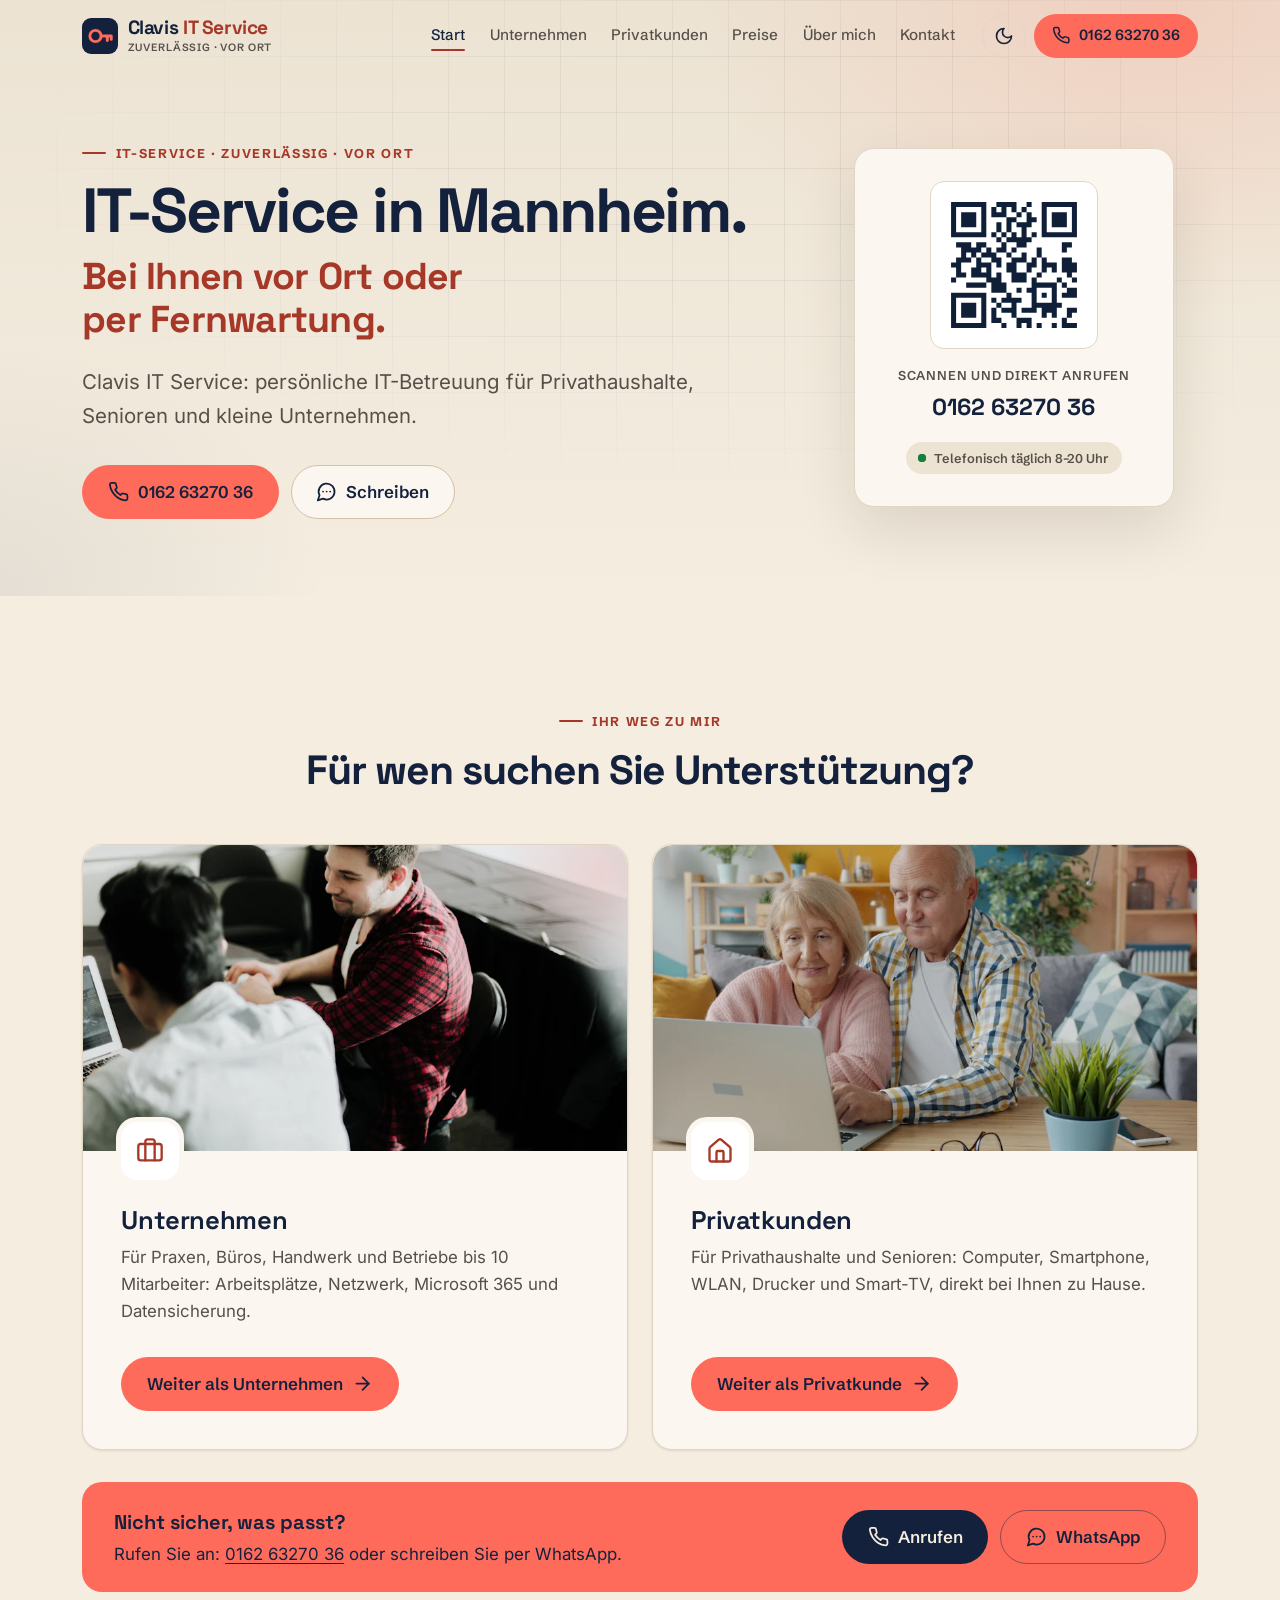
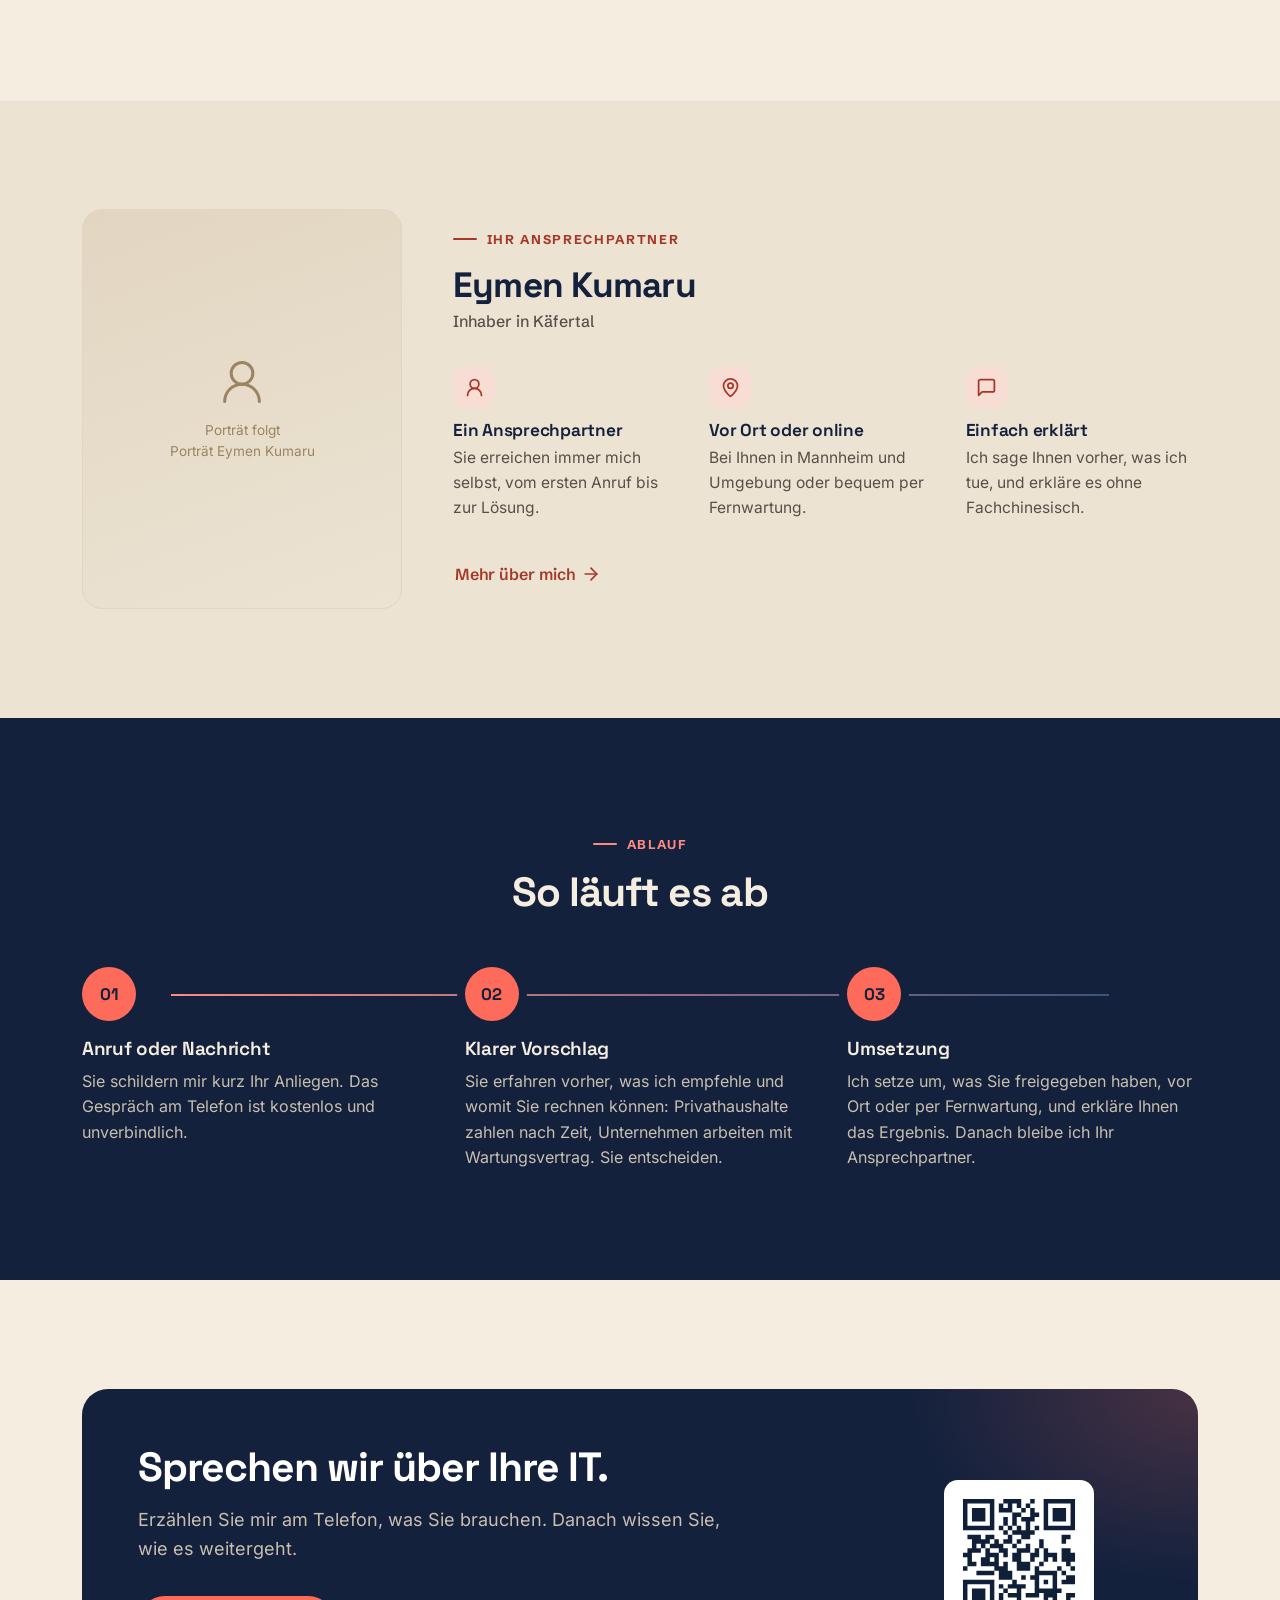
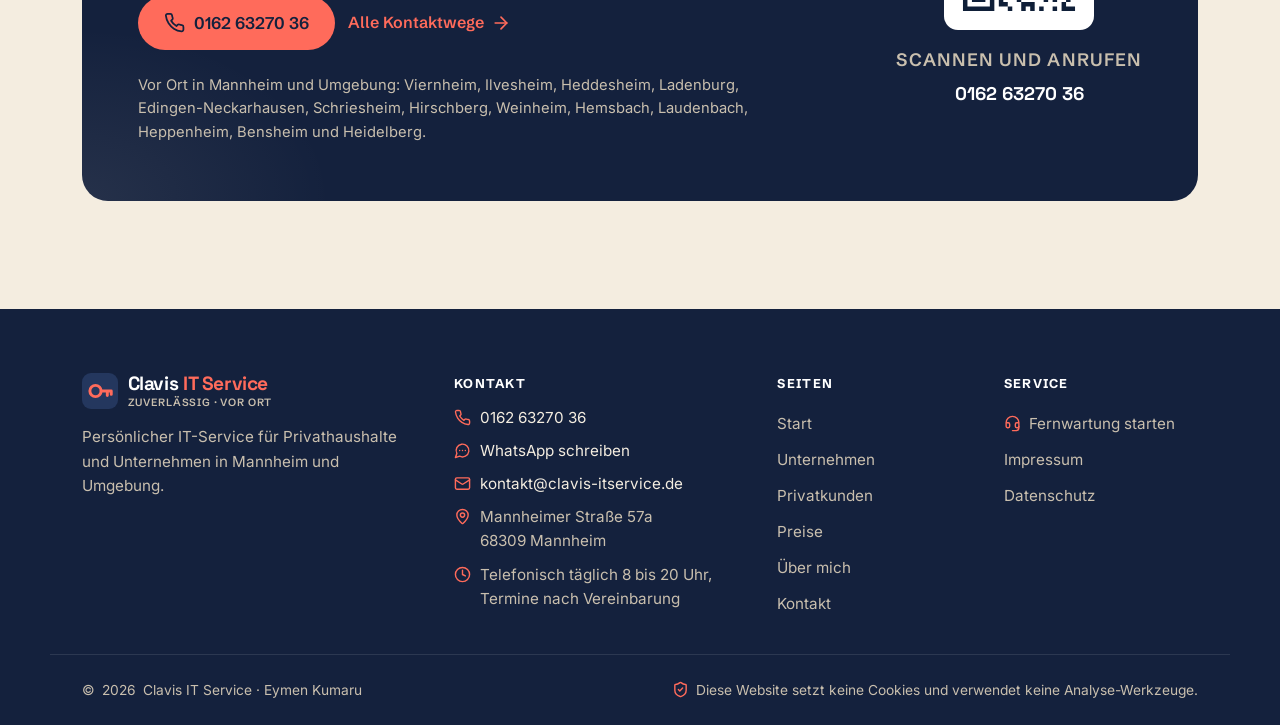
==== index.html @ de90e5bd "Farbpalette Navy, Cream und Coral Cream (#F4EDE0) als Seitenhintergrund, Navy (#14213D) für Ablauf-," ====
<!doctype html>
<html lang="de">
<head>
  <meta charset="utf-8">
  <meta name="viewport" content="width=device-width, initial-scale=1">
  <title>Clavis IT Service | IT-Service für Privathaushalte &amp; Unternehmen in Mannheim</title>
  <meta name="description" content="IT-Service in Mannheim und 25 km Umkreis: für Privathaushalte und Senioren vor Ort, für kleine Unternehmen im Wartungsvertrag. Auch per Fernwartung.">
  <link rel="canonical" href="https://clavis-itservice.de/">
  <meta name="theme-color" content="#F4EDE0" media="(prefers-color-scheme: light)">
  <meta name="theme-color" content="#14213D" media="(prefers-color-scheme: dark)">
  <meta property="og:type" content="website">
  <meta property="og:locale" content="de_DE">
  <meta property="og:site_name" content="Clavis IT Service">
  <meta property="og:title" content="Clavis IT Service | IT-Service für Privathaushalte &amp; Unternehmen in Mannheim">
  <meta property="og:description" content="IT-Service in Mannheim und 25 km Umkreis: für Privathaushalte und Senioren vor Ort, für kleine Unternehmen im Wartungsvertrag. Auch per Fernwartung.">
  <meta property="og:url" content="https://clavis-itservice.de/">
  <link rel="icon" href="assets/img/favicon.svg" type="image/svg+xml">
  <link rel="preload" href="assets/fonts/inter-latin-wght.woff2" as="font" type="font/woff2" crossorigin>
  <link rel="preload" href="assets/fonts/space-grotesk-latin-wght.woff2" as="font" type="font/woff2" crossorigin>
  <script>(function(){try{var t=localStorage.getItem('clavis-theme');if(t==='dark'||t==='light')document.documentElement.setAttribute('data-theme',t);}catch(e){}})();</script>
  <link rel="stylesheet" href="assets/css/styles.css?v=3">
  <script src="assets/js/main.js?v=3" defer></script>
  <script type="application/ld+json">{"@context":"https://schema.org","@type":"LocalBusiness","name":"Clavis IT Service","description":"Persönlicher IT-Service für Privathaushalte, Senioren und kleine Unternehmen in Mannheim und Umgebung.","url":"https://clavis-itservice.de/","telephone":"+49 162 6327036","email":"kontakt@clavis-itservice.de","founder":{"@type":"Person","name":"Eymen Kumaru"},"address":{"@type":"PostalAddress","streetAddress":"Mannheimer Straße 57a","postalCode":"68309","addressLocality":"Mannheim","addressCountry":"DE"},"openingHours":"Mo-Su 08:00-20:00","areaServed":["Mannheim","Viernheim","Ilvesheim","Heddesheim","Ladenburg","Edingen-Neckarhausen","Schriesheim","Hirschberg","Weinheim","Hemsbach","Laudenbach","Heppenheim","Bensheim","Heidelberg"]}</script>
</head>
<body>
<a class="skip-link" href="#main">Zum Inhalt springen</a>
<header class="site-header" data-header>
  <div class="container header-inner">
    <a class="brand" href="index.html" aria-label="Clavis IT Service – zur Startseite">
      <svg class="brand-mark" viewBox="0 0 32 32" aria-hidden="true"><rect width="32" height="32" rx="8"/><circle cx="12" cy="16" r="5" fill="none" stroke="#FF6B5B" stroke-width="2.6"/><path d="M17 16h9M22.5 16v4M26 16v3" fill="none" stroke="#FF6B5B" stroke-width="2.6" stroke-linecap="round"/></svg>
      <span class="brand-text"><span class="brand-name">Clavis <span>IT Service</span></span><span class="brand-claim">Zuverlässig · Vor Ort</span></span>
    </a>
    <nav class="nav" id="site-nav" aria-label="Hauptnavigation" data-nav>
      <ul class="nav-list"><li><a href="index.html" aria-current="page">Start</a></li><li><a href="geschaeftskunden.html">Unternehmen</a></li><li><a href="leistungen.html">Privatkunden</a></li><li><a href="preise.html">Preise</a></li><li><a href="ueber-mich.html">Über mich</a></li><li><a href="kontakt.html">Kontakt</a></li></ul>
      <div class="nav-extra"><a class="btn btn-primary btn-lg" href="tel:+491626327036"><svg class="icon" aria-hidden="true"><use href="assets/img/icons.svg#i-phone"/></svg>Anrufen: 0162 63270 36</a><a class="btn btn-outline btn-lg" href="https://wa.me/491626327036" rel="noopener"><svg class="icon" aria-hidden="true"><use href="assets/img/icons.svg#i-chat"/></svg>WhatsApp schreiben</a></div>
    </nav>
    <div class="header-actions">
      <button class="icon-btn theme-toggle" type="button" data-theme-toggle aria-label="Dunkle Darstellung aktivieren">
        <svg class="icon i-moon" aria-hidden="true"><use href="assets/img/icons.svg#i-moon"/></svg><svg class="icon i-sun" aria-hidden="true"><use href="assets/img/icons.svg#i-sun"/></svg>
      </button>
      <a class="btn btn-primary btn-sm header-phone" href="tel:+491626327036"><svg class="icon" aria-hidden="true"><use href="assets/img/icons.svg#i-phone"/></svg>0162 63270 36</a>
      <button class="icon-btn nav-toggle" type="button" aria-controls="site-nav" aria-expanded="false" aria-label="Menü öffnen" data-nav-toggle>
        <svg class="icon i-open" aria-hidden="true"><use href="assets/img/icons.svg#i-menu"/></svg><svg class="icon i-close" aria-hidden="true"><use href="assets/img/icons.svg#i-x"/></svg>
      </button>
    </div>
  </div>
</header>
<main id="main">

  <section class="page-hero" aria-labelledby="hero-title">
    <div class="container hero-grid">
      <div>
        <p class="eyebrow reveal">IT-Service · Zuverlässig · Vor Ort</p>
        <h1 id="hero-title" class="reveal">IT-Service in Mannheim.<span class="hero-sub">Bei Ihnen vor Ort oder per Fernwartung.</span></h1>
        <p class="hero-lead reveal">Clavis IT Service: persönliche IT-Betreuung für Privathaushalte, Senioren und kleine Unternehmen.</p>
        <div class="btn-row reveal"><a class="btn btn-primary btn-lg" href="tel:+491626327036" aria-label="Anrufen: 0162 63270 36"><svg class="icon" aria-hidden="true"><use href="assets/img/icons.svg#i-phone"/></svg>0162 63270 36</a><a class="btn btn-outline btn-lg" href="https://wa.me/491626327036" rel="noopener"><svg class="icon" aria-hidden="true"><use href="assets/img/icons.svg#i-chat"/></svg>Schreiben</a></div>
      </div>
      <aside class="qr-card reveal" aria-label="Telefonnummer als QR-Code">
        <div class="qr"><img src="assets/img/qr-anrufen.svg" width="148" height="148" alt="QR-Code: Clavis IT Service anrufen, 0162 63270 36"></div>
        <p class="qr-label">Scannen und direkt anrufen</p>
        <a class="qr-phone" href="tel:+491626327036">0162 63270 36</a>
        <span class="status-badge"><i></i>Telefonisch täglich 8–20 Uhr</span>
      </aside>
    </div>
  </section>

  <section class="section" aria-labelledby="wer-title">
    <div class="container">
      <div class="section-head"><p class="eyebrow reveal">Ihr Weg zu mir</p><h2 id="wer-title" class="reveal">Für wen suchen Sie Unterstützung?</h2></div>
      <div class="grid-2">
        <article class="card card-hover audience reveal">
          <div class="card-media"><img src="assets/img/fotos/unternehmen-support-800.webp" srcset="assets/img/fotos/unternehmen-support-800.webp 800w, assets/img/fotos/unternehmen-support-1600.webp 1600w" sizes="(min-width: 720px) 50vw, 100vw" width="1600" height="1066" alt="IT-Unterstützung an einem Büroarbeitsplatz" loading="lazy" decoding="async"></div>
          <span class="card-icon"><svg class="icon" aria-hidden="true"><use href="assets/img/icons.svg#i-briefcase"/></svg></span>
          <h3>Unternehmen</h3>
          <p>Für Praxen, Büros, Handwerk und Betriebe bis 10 Mitarbeiter: Arbeitsplätze, Netzwerk, Microsoft 365 und Datensicherung.</p>
          <a class="btn btn-primary btn-lg" href="geschaeftskunden.html">Weiter als Unternehmen<svg class="icon icon-arrow" aria-hidden="true"><use href="assets/img/icons.svg#i-arrow"/></svg></a>
        </article>
        <article class="card card-hover audience reveal">
          <div class="card-media"><img src="assets/img/fotos/privat-laptop-800.webp" srcset="assets/img/fotos/privat-laptop-800.webp 800w, assets/img/fotos/privat-laptop-1600.webp 1600w" sizes="(min-width: 720px) 50vw, 100vw" width="1600" height="1066" alt="Älteres Ehepaar schaut im Wohnzimmer gemeinsam auf einen Laptop" loading="lazy" decoding="async"></div>
          <span class="card-icon"><svg class="icon" aria-hidden="true"><use href="assets/img/icons.svg#i-home"/></svg></span>
          <h3>Privatkunden</h3>
          <p>Für Privathaushalte und Senioren: Computer, Smartphone, WLAN, Drucker und Smart-TV, direkt bei Ihnen zu Hause.</p>
          <a class="btn btn-primary btn-lg" href="leistungen.html">Weiter als Privatkunde<svg class="icon icon-arrow" aria-hidden="true"><use href="assets/img/icons.svg#i-arrow"/></svg></a>
        </article>
      </div>
      <div class="coral-strip on-coral reveal">
        <p><strong>Nicht sicher, was passt?</strong>Rufen Sie an: <a href="tel:+491626327036" class="nowrap">0162 63270 36</a> oder schreiben Sie per WhatsApp.</p>
        <div class="btn-row"><a class="btn btn-primary btn-lg" href="tel:+491626327036"><svg class="icon" aria-hidden="true"><use href="assets/img/icons.svg#i-phone"/></svg>Anrufen</a><a class="btn btn-outline btn-lg" href="https://wa.me/491626327036" rel="noopener"><svg class="icon" aria-hidden="true"><use href="assets/img/icons.svg#i-chat"/></svg>WhatsApp</a></div>
      </div>
    </div>
  </section>

  <section class="section section-alt" aria-labelledby="person-title">
    <div class="container person">
      <div class="portrait reveal">
      <!-- FOTO: hier <img src="assets/img/..." alt="Porträt Eymen Kumaru" width="..." height="..." loading="lazy"> einsetzen und .ph entfernen -->
      <div class="ph" aria-hidden="true"><svg class="icon" aria-hidden="true"><use href="assets/img/icons.svg#i-user"/></svg><span>Porträt folgt<br>Porträt Eymen Kumaru</span></div>
    </div>
      <div>
        <p class="eyebrow reveal">Ihr Ansprechpartner</p>
        <h2 id="person-title" class="person-name reveal">Eymen Kumaru</h2>
        <p class="person-role reveal">Inhaber in Käfertal</p>
        <ul class="feature-list">
          <li class="reveal"><span class="card-icon"><svg class="icon" aria-hidden="true"><use href="assets/img/icons.svg#i-user"/></svg></span><h3>Ein Ansprechpartner</h3><p>Sie erreichen immer mich selbst, vom ersten Anruf bis zur Lösung.</p></li>
          <li class="reveal"><span class="card-icon"><svg class="icon" aria-hidden="true"><use href="assets/img/icons.svg#i-pin"/></svg></span><h3>Vor Ort oder online</h3><p>Bei Ihnen in Mannheim und Umgebung oder bequem per Fernwartung.</p></li>
          <li class="reveal"><span class="card-icon"><svg class="icon" aria-hidden="true"><use href="assets/img/icons.svg#i-message"/></svg></span><h3>Einfach erklärt</h3><p>Ich sage Ihnen vorher, was ich tue, und erkläre es ohne Fachchinesisch.</p></li>
        </ul>
        <div class="btn-row reveal" style="margin-top:2rem"><a class="btn-link" href="ueber-mich.html">Mehr über mich<svg class="icon icon-arrow" aria-hidden="true"><use href="assets/img/icons.svg#i-arrow"/></svg></a></div>
      </div>
    </div>
  </section>

  <section class="section section-navy" aria-labelledby="ablauf-title">
    <div class="container">
      <div class="section-head"><p class="eyebrow reveal">Ablauf</p><h2 id="ablauf-title" class="reveal">So läuft es ab</h2></div>
      <ol class="steps steps-3" data-reveal-line>
<li class="reveal"><span class="step-num" aria-hidden="true">01</span><h3>Anruf oder Nachricht</h3><p>Sie schildern mir kurz Ihr Anliegen. Das Gespräch am Telefon ist kostenlos und unverbindlich.</p></li>
<li class="reveal"><span class="step-num" aria-hidden="true">02</span><h3>Klarer Vorschlag</h3><p>Sie erfahren vorher, was ich empfehle und womit Sie rechnen können: Privathaushalte zahlen nach Zeit, Unternehmen arbeiten mit Wartungsvertrag. Sie entscheiden.</p></li>
<li class="reveal"><span class="step-num" aria-hidden="true">03</span><h3>Umsetzung</h3><p>Ich setze um, was Sie freigegeben haben, vor Ort oder per Fernwartung, und erkläre Ihnen das Ergebnis. Danach bleibe ich Ihr Ansprechpartner.</p></li>
</ol>
    </div>
  </section>

  <section class="cta-band" aria-labelledby="cta-title">
    <div class="container">
      <div class="cta-box reveal">
        <div>
          <h2 id="cta-title">Sprechen wir über Ihre IT.</h2>
          <p>Erzählen Sie mir am Telefon, was Sie brauchen. Danach wissen Sie, wie es weitergeht.</p>
          <div class="btn-row"><a class="btn btn-primary btn-lg" href="tel:+491626327036" aria-label="Anrufen: 0162 63270 36"><svg class="icon" aria-hidden="true"><use href="assets/img/icons.svg#i-phone"/></svg>0162 63270 36</a><a class="btn-link" href="kontakt.html">Alle Kontaktwege<svg class="icon icon-arrow" aria-hidden="true"><use href="assets/img/icons.svg#i-arrow"/></svg></a></div>
          <p class="cta-area">Vor Ort in Mannheim und Umgebung: Viernheim, Ilvesheim, Heddesheim, Ladenburg, Edingen-Neckarhausen, Schriesheim, Hirschberg, Weinheim, Hemsbach, Laudenbach, Heppenheim, Bensheim und Heidelberg.</p>
        </div>
        <div class="cta-qr">
          <div class="qr"><img src="assets/img/qr-anrufen.svg" width="130" height="130" alt="QR-Code: anrufen unter 0162 63270 36" loading="lazy"></div>
          <p class="qr-label">Scannen und anrufen</p>
          <a class="qr-phone" href="tel:+491626327036">0162 63270 36</a>
        </div>
      </div>
    </div>
  </section>

</main>
<footer class="site-footer">
  <div class="container footer-grid">
    <div>
      <a class="brand" href="index.html" aria-label="Clavis IT Service – zur Startseite">
        <svg class="brand-mark" viewBox="0 0 32 32" aria-hidden="true"><rect width="32" height="32" rx="8"/><circle cx="12" cy="16" r="5" fill="none" stroke="#FF6B5B" stroke-width="2.6"/><path d="M17 16h9M22.5 16v4M26 16v3" fill="none" stroke="#FF6B5B" stroke-width="2.6" stroke-linecap="round"/></svg>
      <span class="brand-text"><span class="brand-name">Clavis <span>IT Service</span></span><span class="brand-claim">Zuverlässig · Vor Ort</span></span>
      </a>
      <p>Persönlicher IT-Service für Privathaushalte und Unternehmen in Mannheim und Umgebung.</p>
    </div>
    <div>
      <p class="footer-title">Kontakt</p>
      <ul class="footer-contact">
        <li><svg class="icon" aria-hidden="true"><use href="assets/img/icons.svg#i-phone"/></svg><a href="tel:+491626327036">0162 63270 36</a></li>
        <li><svg class="icon" aria-hidden="true"><use href="assets/img/icons.svg#i-chat"/></svg><a href="https://wa.me/491626327036" rel="noopener">WhatsApp schreiben</a></li>
        <li><svg class="icon" aria-hidden="true"><use href="assets/img/icons.svg#i-mail"/></svg><a href="mailto:kontakt@clavis-itservice.de">kontakt@clavis-itservice.de</a></li>
        <li><svg class="icon" aria-hidden="true"><use href="assets/img/icons.svg#i-pin"/></svg><span>Mannheimer Straße 57a<br>68309 Mannheim</span></li>
        <li><svg class="icon" aria-hidden="true"><use href="assets/img/icons.svg#i-clock"/></svg><span>Telefonisch täglich 8 bis 20 Uhr,<br>Termine nach Vereinbarung</span></li>
      </ul>
    </div>
    <nav aria-label="Seiten">
      <p class="footer-title">Seiten</p>
      <ul class="footer-links"><li><a href="index.html">Start</a></li><li><a href="geschaeftskunden.html">Unternehmen</a></li><li><a href="leistungen.html">Privatkunden</a></li><li><a href="preise.html">Preise</a></li><li><a href="ueber-mich.html">Über mich</a></li><li><a href="kontakt.html">Kontakt</a></li></ul>
    </nav>
    <nav aria-label="Service und Rechtliches">
      <p class="footer-title">Service</p>
      <ul class="footer-links">
        <li><a href="fernwartung.html"><svg class="icon" aria-hidden="true"><use href="assets/img/icons.svg#i-headset"/></svg>Fernwartung starten</a></li>
        <li><a href="impressum.html">Impressum</a></li>
        <li><a href="datenschutz.html">Datenschutz</a></li>
      </ul>
    </nav>
  </div>
  <div class="container footer-bottom">
    <span>© <span data-year>2026</span> Clavis IT Service · Eymen Kumaru</span>
    <span><svg class="icon" aria-hidden="true"><use href="assets/img/icons.svg#i-shield"/></svg>Diese Website setzt keine Cookies und verwendet keine Analyse-Werkzeuge.</span>
  </div>
</footer>
</body>
</html>
---- assets/css/styles.css ----
/* ==========================================================================
   Clavis IT Service – Stylesheet
   Creme & Sand · Navy · Petrol · Hell/Dunkel · lokale Schriften
   ========================================================================== */

/* ---------- Schriften (lokal, SIL OFL 1.1) ---------- */
@font-face {
  font-family: "Inter";
  src: url("../fonts/inter-latin-wght.woff2") format("woff2");
  font-weight: 100 900; font-style: normal; font-display: swap;
}
@font-face {
  font-family: "Space Grotesk";
  src: url("../fonts/space-grotesk-latin-wght.woff2") format("woff2");
  font-weight: 300 700; font-style: normal; font-display: swap;
}
@font-face {
  font-family: "Schibsted Grotesk";
  src: url("../fonts/schibsted-grotesk-latin-wght.woff2") format("woff2");
  font-weight: 400 900; font-style: normal; font-display: swap;
}

/* ---------- Tokens: Hell ---------- */
:root {
  color-scheme: light;

  /* Markenfarben */
  --navy: #14213d;
  --cream: #f4ede0;
  --coral: #ff6b5b;

  /* Abstufungen */
  --cream-soft: #fbf7f0;
  --sand-100: #ece3d3;
  --sand-200: #e2d6c1;
  --sand-300: #d2c2a6;
  --sand-500: #9c8462;
  --navy-950: #0e182d;
  --navy-900: var(--navy);
  --navy-800: #1c2d50;
  --navy-700: #24375e;
  --coral-dark: #a63828;        /* Coral für Text auf Cream und Sand (≥ 5:1) */
  --coral-hover: #ff8576;
  --on-navy: #f4ede0;
  --on-navy-muted: #c9bfae;

  /* Semantik */
  --bg: var(--cream);
  --bg-alt: var(--sand-100);
  --surface: var(--cream-soft);
  --surface-2: #ffffff;
  --text: var(--navy);
  --text-muted: #565049;
  --border: #e1d6c4;
  --border-strong: var(--sand-300);
  --accent: var(--coral-dark);
  --accent-soft: #f8ddd5;
  --btn-bg: var(--coral);
  --btn-fg: var(--navy);
  --btn-hover: var(--coral-hover);
  --header-bg: rgba(244, 237, 224, .88);
  --hero-a: var(--sand-100);
  --hero-b: var(--cream);
  --glow: rgba(255, 107, 91, .16);
  --grid-line: rgba(20, 33, 61, .06);
  --media-a: var(--sand-200);
  --media-b: var(--sand-100);
  --footer-bg: var(--navy);
  --warn-bg: #fdf4e1;
  --warn-border: #ead3a0;
  --warn-text: #5e410b;
  --warn-icon: #a16207;
  --ok: #15803d;
  --shadow-sm: 0 1px 2px rgba(60, 45, 25, .05), 0 1px 3px rgba(60, 45, 25, .06);
  --shadow-md: 0 4px 12px rgba(60, 45, 25, .05), 0 12px 32px rgba(60, 45, 25, .08);
  --shadow-lg: 0 24px 56px rgba(60, 45, 25, .12);

  /* Typografie */
  --font: "Inter", "Segoe UI", system-ui, -apple-system, sans-serif;
  --font-display: "Space Grotesk", "Segoe UI", system-ui, sans-serif;
  --font-ui: "Schibsted Grotesk", "Segoe UI", system-ui, sans-serif;
  --fs-md: 1.125rem;
  --fs-lg: clamp(1.1rem, 1rem + .45vw, 1.275rem);
  --fs-h3: 1.18rem;
  --fs-h2: clamp(1.75rem, 1.3rem + 1.9vw, 2.55rem);
  --fs-h1: clamp(2.25rem, 1.45rem + 3.6vw, 3.9rem);

  /* Abstände (8er-Raster) */
  --s-1: .25rem; --s-2: .5rem; --s-3: .75rem; --s-4: 1rem; --s-5: 1.5rem;
  --s-6: 2rem; --s-7: 3rem; --s-8: 4rem; --s-9: 6rem;
  --section-y: clamp(4rem, 2.8rem + 5vw, 7rem);

  /* Formen */
  --r-sm: 8px; --r-md: 14px; --r-lg: 20px; --r-pill: 999px;

  /* Bewegung */
  --ease-out: cubic-bezier(.16, 1, .3, 1);
  --t-fast: 160ms;
  --t-med: 260ms;
  --t-slow: 700ms;

  /* Ebenen */
  --z-header: 100;
  --z-skip: 1000;

  --header-h: 72px;
  --container: 1180px;
}

/* ---------- Tokens: Dunkel (Schalter oder Systemeinstellung) ---------- */
:root[data-theme="dark"] {
  color-scheme: dark;
  --bg: var(--navy); --bg-alt: #182847; --surface: #1c2d50; --surface-2: #22365e;
  --text: var(--cream); --text-muted: #c2b9aa; --border: #2b3e66; --border-strong: #3c527f;
  --accent: #ff8a7d; --accent-soft: rgba(255, 107, 91, .14);
  --btn-bg: var(--coral); --btn-fg: var(--navy); --btn-hover: var(--coral-hover);
  --header-bg: rgba(20, 33, 61, .86);
  --hero-a: #1a2a4a; --hero-b: var(--navy); --glow: rgba(255, 107, 91, .12); --grid-line: rgba(255, 255, 255, .04);
  --media-a: #22365e; --media-b: #1c2d50; --footer-bg: var(--navy-950);
  --warn-bg: rgba(234, 179, 8, .08); --warn-border: rgba(234, 179, 8, .32); --warn-text: #f3dc9f; --warn-icon: #facc15;
  --ok: #4ade80;
  --shadow-sm: 0 1px 2px rgba(0, 0, 0, .3); --shadow-md: 0 8px 24px rgba(0, 0, 0, .3); --shadow-lg: 0 24px 56px rgba(0, 0, 0, .45);
}
@media (prefers-color-scheme: dark) {
  :root:not([data-theme="light"]) {
    color-scheme: dark;
    --bg: var(--navy); --bg-alt: #182847; --surface: #1c2d50; --surface-2: #22365e;
    --text: var(--cream); --text-muted: #c2b9aa; --border: #2b3e66; --border-strong: #3c527f;
    --accent: #ff8a7d; --accent-soft: rgba(255, 107, 91, .14);
    --btn-bg: var(--coral); --btn-fg: var(--navy); --btn-hover: var(--coral-hover);
    --header-bg: rgba(20, 33, 61, .86);
    --hero-a: #1a2a4a; --hero-b: var(--navy); --glow: rgba(255, 107, 91, .12); --grid-line: rgba(255, 255, 255, .04);
    --media-a: #22365e; --media-b: #1c2d50; --footer-bg: var(--navy-950);
    --warn-bg: rgba(234, 179, 8, .08); --warn-border: rgba(234, 179, 8, .32); --warn-text: #f3dc9f; --warn-icon: #facc15;
    --ok: #4ade80;
    --shadow-sm: 0 1px 2px rgba(0, 0, 0, .3); --shadow-md: 0 8px 24px rgba(0, 0, 0, .3); --shadow-lg: 0 24px 56px rgba(0, 0, 0, .45);
  }
}

/* ---------- Basis ---------- */
*, *::before, *::after { box-sizing: border-box; }
html { -webkit-text-size-adjust: 100%; scroll-behavior: smooth; scroll-padding-top: calc(var(--header-h) + 16px); }
body {
  margin: 0; font-family: var(--font); font-size: 1rem; line-height: 1.6;
  color: var(--text); background: var(--bg);
  -webkit-font-smoothing: antialiased; overflow-x: hidden;
  transition: background-color var(--t-med) ease, color var(--t-med) ease;
}
img, svg { display: block; max-width: 100%; }
[hidden] { display: none !important; }
h1, h2, h3 { font-family: var(--font-display); line-height: 1.12; letter-spacing: -.025em; margin: 0; text-wrap: balance; font-weight: 700; }
h2 { font-size: var(--fs-h2); }
h3 { font-size: var(--fs-h3); font-weight: 650; letter-spacing: -.015em; line-height: 1.25; }
p { margin: 0; }
a { color: var(--accent); text-underline-offset: .2em; }
ul, ol { margin: 0; padding: 0; }
button, input { font: inherit; color: inherit; }
strong { font-weight: 650; }
:focus-visible { outline: 3px solid var(--accent); outline-offset: 3px; border-radius: 4px; }

.container { width: 100%; max-width: var(--container); margin-inline: auto; padding-inline: clamp(1rem, 4vw, 2rem); }
.icon { width: 1.25em; height: 1.25em; flex: none; fill: none; stroke: currentColor; stroke-width: 2; stroke-linecap: round; stroke-linejoin: round; }
.skip-link { position: absolute; left: 1rem; top: -100px; z-index: var(--z-skip); padding: .75rem 1rem; background: var(--btn-bg); color: var(--btn-fg); font-weight: 600; border-radius: var(--r-sm); text-decoration: none; }
.skip-link:focus { top: 1rem; }
.nowrap { white-space: nowrap; }
.prose p { color: var(--text-muted); font-size: var(--fs-md); }
.prose p + p { margin-top: var(--s-4); }

/* ---------- Buttons ---------- */
.btn {
  --b-bg: transparent; --b-fg: inherit; --b-bd: transparent;
  display: inline-flex; align-items: center; justify-content: center; gap: .55rem;
  min-height: 48px; padding: .75rem 1.3rem;
  font-family: var(--font-ui); font-weight: 600; font-size: 1rem; line-height: 1.2;
  color: var(--b-fg); background: var(--b-bg); border: 1.5px solid var(--b-bd); border-radius: var(--r-pill);
  text-decoration: none; cursor: pointer; touch-action: manipulation;
  transition: background-color var(--t-fast) ease, border-color var(--t-fast) ease, color var(--t-fast) ease,
              transform var(--t-fast) var(--ease-out), box-shadow var(--t-med) ease;
}
.btn:active { transform: scale(.97); }
.icon-arrow { transition: transform var(--t-med) var(--ease-out); }
.btn:hover .icon-arrow, .btn-link:hover .icon-arrow { transform: translateX(3px); }
.btn-primary { --b-bg: var(--btn-bg); --b-fg: var(--btn-fg); }
.btn-primary:hover { --b-bg: var(--btn-hover); box-shadow: 0 8px 22px rgba(255, 107, 91, .35); }
.btn-outline { --b-fg: var(--text); --b-bd: var(--border-strong); --b-bg: var(--surface); }
.btn-outline:hover { --b-bd: var(--text); }
.btn-link {
  display: inline-flex; align-items: center; gap: .4rem; min-height: 44px; padding: .5rem .1rem;
  color: var(--accent); font-family: var(--font-ui); font-weight: 600; text-decoration: none; border-radius: 4px;
}
.btn-link:hover { text-decoration: underline; }
.btn-sm { min-height: 44px; padding: .5rem 1.05rem; font-size: .92rem; }
.btn-lg { min-height: 54px; padding: .9rem 1.55rem; font-size: 1.06rem; }
.btn-row { display: flex; flex-wrap: wrap; align-items: center; gap: var(--s-3); }
@media (max-width: 520px) { .btn-row > .btn { width: 100%; } }

/* ---------- Header ---------- */
.site-header {
  position: fixed; inset: 0 0 auto; z-index: var(--z-header); height: var(--header-h);
  color: var(--text); border-bottom: 1px solid transparent;
  transition: background-color var(--t-med) ease, border-color var(--t-med) ease, box-shadow var(--t-med) ease;
}
.site-header.is-scrolled {
  background: var(--header-bg);
  -webkit-backdrop-filter: saturate(180%) blur(14px); backdrop-filter: saturate(180%) blur(14px);
  border-bottom-color: var(--border); box-shadow: 0 4px 20px rgba(15, 31, 56, .05);
}
.header-inner { height: 100%; display: flex; align-items: center; gap: var(--s-4); }
.brand { display: inline-flex; align-items: center; gap: .6rem; color: inherit; text-decoration: none; margin-right: auto; }
.brand-mark { width: 36px; height: 36px; }
.brand-mark rect { fill: var(--navy-900); }
.brand-text { display: grid; line-height: 1.05; }
.brand-name { font-family: var(--font-display); font-weight: 700; font-size: 1.2rem; letter-spacing: -.02em; }
.brand-name span { color: var(--accent); }
.brand-claim { margin-top: 3px; font-family: var(--font-ui); font-size: .66rem; font-weight: 600; letter-spacing: .08em; text-transform: uppercase; color: var(--text-muted); }

.nav-list { list-style: none; display: flex; align-items: center; gap: 2px; }
.nav-list a {
  position: relative; display: inline-flex; align-items: center; min-height: 44px; padding: 0 .7rem;
  font-family: var(--font-ui); font-weight: 500; font-size: .95rem; color: var(--text-muted);
  text-decoration: none; border-radius: var(--r-sm); transition: color var(--t-fast) ease;
}
.nav-list a::after {
  content: ""; position: absolute; left: .7rem; right: .7rem; bottom: 7px; height: 2px; border-radius: 2px;
  background: var(--accent); transform: scaleX(0); transform-origin: left; transition: transform var(--t-med) var(--ease-out);
}
.nav-list a:hover, .nav-list a[aria-current="page"] { color: var(--text); }
.nav-list a:hover::after, .nav-list a[aria-current="page"]::after { transform: scaleX(1); }
.nav-extra { display: none; }

.header-actions { display: flex; align-items: center; gap: var(--s-2); }
.icon-btn {
  display: inline-grid; place-items: center; width: 44px; height: 44px; padding: 0;
  background: transparent; border: 1px solid var(--border); border-radius: var(--r-pill);
  color: var(--text); cursor: pointer; transition: background-color var(--t-fast) ease, border-color var(--t-fast) ease;
}
.icon-btn:hover { background: var(--surface); border-color: var(--border-strong); }
.icon-btn .icon { width: 20px; height: 20px; }
.theme-toggle .i-sun { display: none; }
:root[data-theme="dark"] .theme-toggle .i-sun { display: block; }
:root[data-theme="dark"] .theme-toggle .i-moon { display: none; }
@media (prefers-color-scheme: dark) {
  :root:not([data-theme="light"]) .theme-toggle .i-sun { display: block; }
  :root:not([data-theme="light"]) .theme-toggle .i-moon { display: none; }
}
.nav-toggle { display: none; }
.nav-toggle .i-close { display: none; }
.nav-toggle[aria-expanded="true"] .i-open { display: none; }
.nav-toggle[aria-expanded="true"] .i-close { display: block; }

@media (max-width: 1120px) { .header-phone { display: none; } }
@media (max-width: 960px) {
  .nav-toggle { display: inline-grid; }
  .nav {
    position: fixed; inset: var(--header-h) 0 auto 0;
    background: var(--bg); border-bottom: 1px solid var(--border); box-shadow: var(--shadow-md);
    padding: var(--s-3) clamp(1rem, 4vw, 2rem) var(--s-6);
    max-height: calc(100dvh - var(--header-h)); overflow-y: auto;
    opacity: 0; visibility: hidden; transform: translateY(-8px);
    transition: opacity var(--t-med) ease, transform var(--t-med) var(--ease-out), visibility 0s linear var(--t-med);
  }
  .nav.is-open { opacity: 1; visibility: visible; transform: none; transition-delay: 0s; }
  .site-header:has(.nav.is-open) { background: var(--bg); border-bottom-color: var(--border); }
  .nav-list { flex-direction: column; align-items: stretch; }
  .nav-list a { min-height: 54px; font-size: 1.1rem; color: var(--text); border-bottom: 1px solid var(--border); border-radius: 0; padding: 0 .25rem; }
  .nav-list a::after { display: none; }
  .nav-list a[aria-current="page"] { color: var(--accent); }
  .nav-extra { display: grid; gap: var(--s-3); margin-top: var(--s-5); }
  .nav-extra .btn { width: 100%; }
}
@media (max-width: 400px) { .brand-claim { display: none; } }

/* ---------- Seitenkopf ---------- */
.page-hero {
  position: relative; isolation: isolate; overflow: hidden;
  background: linear-gradient(180deg, var(--hero-a) 0%, var(--hero-b) 100%);
  padding: calc(var(--header-h) + clamp(2.75rem, 5vw, 5rem)) 0 clamp(3.5rem, 6vw, 5.5rem);
}
.page-hero::before {
  content: ""; position: absolute; inset: 0; z-index: -1; pointer-events: none;
  background:
    radial-gradient(46rem 32rem at 90% 0%, var(--glow), transparent 62%),
    radial-gradient(34rem 26rem at 0% 100%, rgba(20, 33, 61, .07), transparent 60%);
}
.page-hero::after {
  content: ""; position: absolute; inset: 0; z-index: -1; pointer-events: none;
  background-image: linear-gradient(var(--grid-line) 1px, transparent 1px), linear-gradient(90deg, var(--grid-line) 1px, transparent 1px);
  background-size: 56px 56px;
  -webkit-mask-image: radial-gradient(ellipse 80% 70% at 60% 30%, #000 30%, transparent 75%);
  mask-image: radial-gradient(ellipse 80% 70% at 60% 30%, #000 30%, transparent 75%);
}
.hero-grid { display: grid; gap: clamp(2.5rem, 5vw, 4rem); align-items: center; }
@media (min-width: 960px) { .hero-grid { grid-template-columns: 1.3fr .7fr; } }
.page-hero h1 { font-size: var(--fs-h1); letter-spacing: -.035em; line-height: 1.04; max-width: 20ch; }
.hl { color: var(--accent); }
.hero-sub { display: block; margin-top: .3em; font-size: .6em; line-height: 1.15; color: var(--accent); letter-spacing: -.02em; }
.hero-lead { margin-top: var(--s-5); font-size: var(--fs-lg); color: var(--text-muted); max-width: 60ch; line-height: 1.65; }
.hero-lead + .hero-lead { margin-top: var(--s-3); }
.page-hero .btn-row { margin-top: var(--s-6); }
.page-hero-simple { padding-bottom: clamp(2.5rem, 5vw, 4rem); }

.eyebrow {
  display: inline-flex; align-items: center; gap: .6rem; margin-bottom: var(--s-4);
  font-family: var(--font-ui); font-size: .8rem; font-weight: 700; letter-spacing: .13em; text-transform: uppercase; color: var(--accent);
}
.eyebrow::before { content: ""; width: 24px; height: 2px; background: currentColor; border-radius: 2px; }

/* QR-Karte (nur am Computer sinnvoll) */
.qr-card {
  display: none; justify-self: center; width: 100%; max-width: 320px; padding: var(--s-6); text-align: center;
  background: var(--surface); border: 1px solid var(--border); border-radius: var(--r-lg); box-shadow: var(--shadow-lg);
}
@media (min-width: 960px) and (hover: hover) { .qr-card { display: block; } }
.qr { width: 168px; height: 168px; margin: 0 auto var(--s-4); padding: 10px; background: #fff; border-radius: var(--r-md); border: 1px solid var(--border); }
.qr img { width: 100%; height: 100%; }
.qr-label { font-family: var(--font-ui); font-size: .8rem; font-weight: 600; letter-spacing: .06em; text-transform: uppercase; color: var(--text-muted); }
.qr-phone { display: block; margin-top: var(--s-1); font-family: var(--font-display); font-size: 1.45rem; font-weight: 700; color: var(--text); text-decoration: none; }
.qr-phone:hover { color: var(--accent); }
.status-badge {
  display: inline-flex; align-items: center; gap: .5rem; margin-top: var(--s-4); padding: .35rem .8rem;
  font-family: var(--font-ui); font-size: .8rem; font-weight: 600; color: var(--text-muted);
  background: var(--bg-alt); border-radius: var(--r-pill);
}
.status-badge i { width: 8px; height: 8px; border-radius: 50%; background: var(--ok); position: relative; }
.status-badge i::after { content: ""; position: absolute; inset: 0; border-radius: 50%; background: var(--ok); animation: ping 2.4s ease-out infinite; }

/* ---------- Sektionen ---------- */
.section { padding: var(--section-y) 0; }
.section-alt { background: var(--bg-alt); }
.section-head { max-width: 760px; margin: 0 auto clamp(2.25rem, 4vw, 3.5rem); text-align: center; }
.section-head .eyebrow { justify-content: center; }
.section-head-left { margin-inline: 0; text-align: left; }
.section-head-left .eyebrow { justify-content: flex-start; }
.section-lead { margin-top: var(--s-4); font-size: var(--fs-md); color: var(--text-muted); }
.sub-head { display: flex; flex-wrap: wrap; align-items: end; justify-content: space-between; gap: var(--s-3) var(--s-6); margin: clamp(3rem, 6vw, 4.5rem) 0 var(--s-5); }
.sub-head:first-child { margin-top: 0; }
.sub-head h3 { font-size: clamp(1.35rem, 1.1rem + 1vw, 1.75rem); }
.sub-head p { color: var(--text-muted); max-width: 58ch; margin-top: var(--s-2); }

.grid-2, .grid-3, .grid-4 { display: grid; gap: var(--s-5); }
@media (min-width: 720px) { .grid-2, .grid-3, .grid-4 { grid-template-columns: repeat(2, 1fr); } }
@media (min-width: 1040px) { .grid-3 { grid-template-columns: repeat(3, 1fr); } .grid-4 { grid-template-columns: repeat(4, 1fr); } }
.split { display: grid; gap: clamp(2rem, 5vw, 4rem); align-items: start; }
@media (min-width: 960px) {
  .split { grid-template-columns: 1fr 1fr; }
  .split-wide { grid-template-columns: 1.25fr .75fr; }
  .split-center { align-items: center; }
}

/* ---------- Markenflächen: Navy und Coral (Tokens werden lokal umgestellt) ---------- */
.section-navy {
  --bg: var(--navy); --bg-alt: var(--navy); --surface: var(--navy-800); --surface-2: var(--navy-700);
  --text: var(--on-navy); --text-muted: var(--on-navy-muted); --border: #2b3e66; --border-strong: #3c527f;
  --accent: #ff8a7d; --accent-soft: rgba(255, 107, 91, .15);
  background: var(--bg); color: var(--text);
}
:root[data-theme="dark"] .section-navy { --bg: var(--navy-950); }
@media (prefers-color-scheme: dark) { :root:not([data-theme="light"]) .section-navy { --bg: var(--navy-950); } }
:root .section-navy .steps .step-num { background: var(--coral); color: var(--navy); }
.on-coral {
  --text: var(--navy); --text-muted: var(--navy); --accent: var(--navy); --accent-soft: rgba(20, 33, 61, .1);
  --border: rgba(20, 33, 61, .18); --border-strong: rgba(20, 33, 61, .4); --surface: rgba(255, 255, 255, .18);
  --btn-bg: var(--navy); --btn-fg: var(--cream); --btn-hover: var(--navy-700);
  background: var(--coral); color: var(--navy);
}
.on-coral .btn-primary:hover { box-shadow: 0 8px 22px rgba(20, 33, 61, .3); }
.on-coral .btn-outline { --b-bg: transparent; --b-fg: var(--navy); --b-bd: rgba(20, 33, 61, .45); }
.on-coral .btn-outline:hover { --b-bd: var(--navy); --b-bg: rgba(255, 255, 255, .15); }
.on-coral :focus-visible { outline-color: var(--navy); }
.callout.on-coral { border: 0; background: var(--coral); }
.coral-strip {
  display: flex; flex-wrap: wrap; align-items: center; justify-content: space-between; gap: var(--s-4);
  margin-top: var(--s-6); padding: var(--s-5) var(--s-6); border-radius: var(--r-lg);
}
.coral-strip p { font-size: 1.05rem; max-width: 52ch; }
.coral-strip strong { display: block; margin-bottom: .15rem; font-family: var(--font-display); font-size: 1.25rem; }

/* ---------- Karten ---------- */
.card {
  position: relative; display: flex; flex-direction: column; padding: var(--s-6); border-radius: var(--r-lg);
  background: var(--surface); border: 1px solid var(--border); box-shadow: var(--shadow-sm);
  transition: transform var(--t-med) var(--ease-out), box-shadow var(--t-med) ease, border-color var(--t-med) ease;
}
@media (hover: hover) {
  .card-hover:hover { transform: translateY(-4px); box-shadow: var(--shadow-md); border-color: var(--border-strong); }
  .card-hover:hover .card-icon { background: var(--btn-bg); color: var(--btn-fg); }
}
.card-icon {
  display: grid; place-items: center; width: 48px; height: 48px; margin-bottom: var(--s-5);
  border-radius: 13px; background: var(--accent-soft); color: var(--accent);
  transition: background-color var(--t-med) ease, color var(--t-med) ease;
}
.card-icon .icon { width: 24px; height: 24px; }
.card h3 { margin-bottom: var(--s-2); }
.card h4 { margin: 0 0 var(--s-2); font-family: var(--font-display); font-size: 1.1rem; font-weight: 650; letter-spacing: -.01em; line-height: 1.25; }
.card p { color: var(--text-muted); }
.card .btn-link { margin-top: auto; padding-top: var(--s-4); align-self: flex-start; }
.card-compact { padding: var(--s-5); }
.card-compact .card-icon { width: 42px; height: 42px; margin-bottom: var(--s-4); }
.card-compact .card-icon .icon { width: 21px; height: 21px; }

/* Zielgruppen-Karten */
.audience { padding: clamp(1.75rem, 3vw, 2.5rem); overflow: hidden; }
.audience .card-icon { width: 58px; height: 58px; border-radius: 16px; }
.audience .card-icon .icon { width: 28px; height: 28px; }
.audience h3 { font-size: 1.6rem; }
.audience p { font-size: 1.05rem; margin-bottom: var(--s-6); }
.audience .btn { margin-top: auto; align-self: flex-start; }
.audience::after {
  content: ""; position: absolute; right: -70px; top: -70px; width: 200px; height: 200px; border-radius: 50%;
  background: radial-gradient(circle, var(--glow), transparent 70%); pointer-events: none;
}
.card-media {
  position: relative; overflow: hidden; aspect-ratio: 16 / 9;
  margin: calc(-1 * clamp(1.75rem, 3vw, 2.5rem)) calc(-1 * clamp(1.75rem, 3vw, 2.5rem)) 0;
  border-radius: var(--r-lg) var(--r-lg) 0 0; background: var(--media-a);
}
.card-media img { width: 100%; height: 100%; object-fit: cover; transition: transform 900ms var(--ease-out); }
.audience:hover .card-media img { transform: scale(1.045); }
.audience .card-media + .card-icon {
  position: relative; z-index: 1; margin-top: -29px;
  box-shadow: 0 0 0 5px var(--surface); background: var(--surface-2);
}
.audience .card-media + .card-icon { color: var(--accent); }
.hint-line { margin-top: var(--s-6); text-align: center; color: var(--text-muted); font-size: 1.05rem; }
.hint-line a { font-weight: 600; }

/* Person / Porträt */
.person { display: grid; gap: clamp(2rem, 4vw, 3.5rem); align-items: center; }
@media (min-width: 900px) { .person { grid-template-columns: 320px 1fr; } }
.portrait, .media {
  position: relative; overflow: hidden; border-radius: var(--r-lg); border: 1px solid var(--border);
  background: linear-gradient(160deg, var(--media-a), var(--media-b));
}
.portrait { aspect-ratio: 4 / 5; width: 100%; max-width: 320px; margin-inline: auto; }
.media { aspect-ratio: 4 / 3; }
.portrait img, .media img { width: 100%; height: 100%; object-fit: cover; }
.media { box-shadow: var(--shadow-md); }
.media img { transition: transform 1.2s var(--ease-out); }
@media (hover: hover) { .media:hover img { transform: scale(1.03); } }
:root[data-theme="dark"] .media img, :root[data-theme="dark"] .card-media img { filter: brightness(.9); }
@media (prefers-color-scheme: dark) { :root:not([data-theme="light"]) .media img, :root:not([data-theme="light"]) .card-media img { filter: brightness(.9); } }
.group-split { display: grid; gap: var(--s-5); align-items: stretch; }
@media (min-width: 1040px) { .group-split { grid-template-columns: .85fr 1.15fr; } .media-tall { aspect-ratio: auto; min-height: 100%; } }
.ph { position: absolute; inset: 0; display: grid; place-content: center; justify-items: center; gap: var(--s-3); padding: var(--s-5); color: var(--sand-500); text-align: center; font-size: .85rem; }
.ph .icon { width: 52px; height: 52px; stroke-width: 1.4; }
.person-name { font-size: clamp(1.6rem, 1.2rem + 1.5vw, 2.2rem); }
.person-role { margin-top: var(--s-1); color: var(--text-muted); font-family: var(--font-ui); font-weight: 500; }
.feature-list { list-style: none; display: grid; gap: var(--s-5); margin-top: var(--s-6); }
@media (min-width: 640px) { .feature-list { grid-template-columns: repeat(3, 1fr); } }
.feature-list .card-icon { width: 42px; height: 42px; margin-bottom: var(--s-3); }
.feature-list .card-icon .icon { width: 21px; height: 21px; }
.feature-list h3 { font-size: 1.08rem; margin-bottom: var(--s-1); }
.feature-list p { color: var(--text-muted); font-size: .97rem; }

/* ---------- Schritte ---------- */
.steps { list-style: none; display: grid; gap: var(--s-6); position: relative; }
@media (min-width: 900px) {
  .steps-3 { grid-template-columns: repeat(3, 1fr); }
  .steps-3::before {
    content: ""; position: absolute; top: 27px; left: 8%; right: 8%; height: 2px;
    background: linear-gradient(90deg, var(--accent), var(--border-strong));
    transform: scaleX(var(--progress, 0)); transform-origin: left; transition: transform 1.4s var(--ease-out);
  }
  .steps-3.is-visible::before { --progress: 1; }
}
.step-num {
  position: relative; z-index: 1; display: grid; place-items: center; width: 54px; height: 54px; margin-bottom: var(--s-4);
  border-radius: 50%; background: var(--navy-900); color: var(--coral);
  font-family: var(--font-display); font-weight: 700; font-size: 1.05rem; box-shadow: 0 0 0 8px var(--bg);
}
:root[data-theme="dark"] .step-num { background: var(--navy-700); }
@media (prefers-color-scheme: dark) { :root:not([data-theme="light"]) .step-num { background: var(--navy-700); } }
.section-alt .step-num { box-shadow: 0 0 0 8px var(--bg-alt); }
.steps h3 { margin-bottom: var(--s-2); }
.steps p { color: var(--text-muted); max-width: 42ch; }

.steps-v { list-style: none; display: grid; }
.steps-v li { position: relative; display: grid; grid-template-columns: 54px 1fr; gap: var(--s-5); padding-bottom: var(--s-6); }
.steps-v li:last-child { padding-bottom: 0; }
.steps-v li:not(:last-child)::before { content: ""; position: absolute; left: 26px; top: 60px; bottom: 6px; width: 2px; background: var(--border); }
.steps-v .step-num { margin: 0; box-shadow: none; }
.steps-v h3 { margin: .8rem 0 var(--s-2); }
.steps-v p { color: var(--text-muted); max-width: 60ch; }
.steps-v p + p { margin-top: var(--s-2); }

/* ---------- Listen ---------- */
.checklist { list-style: none; display: grid; gap: .7rem; }
.checklist li { position: relative; padding-left: 1.9rem; color: var(--text-muted); }
.checklist li::before { content: ""; position: absolute; left: 0; top: .2em; width: 1.25rem; height: 1.25rem; border-radius: 50%; background: var(--accent-soft); }
.checklist li::after {
  content: ""; position: absolute; left: .32rem; top: calc(.2em + .32rem); width: .62rem; height: .62rem; background: var(--accent);
  -webkit-mask: url("data:image/svg+xml,%3Csvg xmlns='http://www.w3.org/2000/svg' viewBox='0 0 24 24' fill='none' stroke='%23000' stroke-width='4' stroke-linecap='round' stroke-linejoin='round'%3E%3Cpath d='M20 6 9 17l-5-5'/%3E%3C/svg%3E") center / contain no-repeat;
  mask: url("data:image/svg+xml,%3Csvg xmlns='http://www.w3.org/2000/svg' viewBox='0 0 24 24' fill='none' stroke='%23000' stroke-width='4' stroke-linecap='round' stroke-linejoin='round'%3E%3Cpath d='M20 6 9 17l-5-5'/%3E%3C/svg%3E") center / contain no-repeat;
}
.checklist strong { color: var(--text); }
.checklist-2 { gap: .7rem var(--s-6); }
@media (min-width: 720px) { .checklist-2 { grid-template-columns: 1fr 1fr; } }

.chips { list-style: none; display: flex; flex-wrap: wrap; gap: var(--s-2); }
.chip {
  display: inline-flex; align-items: center; gap: .4rem; min-height: 40px; padding: .35rem .95rem;
  font-family: var(--font-ui); font-size: .93rem; font-weight: 500;
  background: var(--surface); color: var(--text); border: 1px solid var(--border); border-radius: var(--r-pill); text-decoration: none;
  transition: border-color var(--t-fast) ease, color var(--t-fast) ease;
}
a.chip { min-height: 44px; }
a.chip:hover { border-color: var(--accent); color: var(--accent); }
.chips-center { justify-content: center; }

/* ---------- Hinweise ---------- */
.note {
  display: grid; grid-template-columns: auto 1fr; gap: var(--s-4); align-items: start;
  padding: var(--s-5); border-radius: var(--r-md); background: var(--surface); border: 1px solid var(--border);
}
.note > .icon { width: 24px; height: 24px; color: var(--accent); margin-top: 1px; }
.note h3 { font-size: 1.05rem; margin-bottom: var(--s-1); }
.note p { color: var(--text-muted); }
.note p + p { margin-top: var(--s-2); }
.note-warn { background: var(--warn-bg); border-color: var(--warn-border); }
.note-warn > .icon { color: var(--warn-icon); }
.note-warn h3, .note-warn p { color: var(--warn-text); }
.note-warn a { color: inherit; font-weight: 650; }
.stack { display: grid; gap: var(--s-4); }

.callout {
  display: flex; flex-wrap: wrap; align-items: center; justify-content: space-between; gap: var(--s-4);
  margin-top: clamp(2rem, 4vw, 3rem); padding: var(--s-5) var(--s-6);
  border-radius: var(--r-lg); background: var(--surface); border: 1px dashed var(--border-strong);
}
.callout p { color: var(--text-muted); max-width: 64ch; }
.callout strong { display: block; margin-bottom: .2rem; color: var(--text); font-family: var(--font-display); font-size: 1.15rem; }

/* ---------- Preise ---------- */
.price-card { padding: clamp(1.75rem, 3vw, 2.5rem); border-radius: var(--r-lg); background: var(--surface); border: 1px solid var(--border); box-shadow: var(--shadow-md); }
.price-tag { display: inline-flex; padding: .3rem .8rem; margin-bottom: var(--s-4); border-radius: var(--r-pill); background: var(--accent-soft); color: var(--accent); font-family: var(--font-ui); font-weight: 600; font-size: .85rem; }
.price-big { display: flex; align-items: baseline; flex-wrap: wrap; gap: .2rem .6rem; }
.price-big strong { font-family: var(--font-display); font-size: clamp(2.7rem, 2rem + 2.5vw, 3.7rem); font-weight: 700; letter-spacing: -.03em; line-height: 1; font-variant-numeric: tabular-nums; }
.price-big span { font-family: var(--font-ui); font-weight: 600; color: var(--text-muted); }
.price-text { margin-top: var(--s-5); color: var(--text-muted); }
.price-text + .price-text { margin-top: var(--s-3); }
.fine { margin-top: var(--s-4); padding-top: var(--s-4); border-top: 1px solid var(--border); font-size: .9rem; color: var(--text-muted); }
.price-card .btn-row { margin-top: var(--s-5); }

.rows { list-style: none; border: 1px solid var(--border); border-radius: var(--r-lg); background: var(--surface); overflow: hidden; }
.rows li { display: grid; grid-template-columns: 1fr auto; gap: var(--s-2) var(--s-5); align-items: center; padding: var(--s-4) var(--s-5); }
.rows li + li { border-top: 1px solid var(--border); }
.r-title { font-weight: 600; color: var(--text); }
.r-desc { display: block; margin-top: .1rem; font-size: .92rem; font-weight: 400; color: var(--text-muted); }
.r-val { font-family: var(--font-display); font-weight: 700; font-size: 1.1rem; text-align: right; white-space: nowrap; font-variant-numeric: tabular-nums; }
.rows li.is-highlight { background: var(--accent-soft); }
@media (max-width: 520px) { .rows li { grid-template-columns: 1fr; } .r-val { text-align: left; } }
.table-note { margin-top: var(--s-4); font-size: .93rem; color: var(--text-muted); }

/* ---------- Tabs ---------- */
.tabs-wrap { display: flex; justify-content: center; margin-bottom: var(--s-6); }
.tabs { display: inline-flex; flex-wrap: wrap; justify-content: center; gap: 4px; padding: 5px; border-radius: 28px; background: var(--bg-alt); border: 1px solid var(--border); }
.tab {
  min-height: 46px; padding: .5rem 1.3rem; border: 0; border-radius: var(--r-pill); cursor: pointer;
  background: transparent; color: var(--text-muted); font-family: var(--font-ui); font-weight: 600; font-size: .98rem;
  transition: background-color var(--t-med) ease, color var(--t-med) ease, box-shadow var(--t-med) ease;
}
.tab:hover { color: var(--text); }
.tab[aria-selected="true"] { background: var(--surface); color: var(--text); box-shadow: var(--shadow-sm); }
.tab-panel.is-entering { animation: fade-up 500ms var(--ease-out); }

/* ---------- Vertragsrechner ---------- */
.calc { display: grid; gap: var(--s-5); align-items: start; }
@media (min-width: 1000px) { .calc { grid-template-columns: 1.45fr .55fr; } }
.calc-list { list-style: none; border: 1px solid var(--border); border-radius: var(--r-lg); background: var(--surface); overflow: hidden; }
.calc-row { display: grid; grid-template-columns: 1fr auto auto; gap: var(--s-3) var(--s-5); align-items: center; padding: var(--s-4) var(--s-5); }
.calc-row + .calc-row { border-top: 1px solid var(--border); }
.calc-row label { font-weight: 600; cursor: pointer; }
.stepper { display: inline-flex; align-items: center; border: 1px solid var(--border-strong); border-radius: var(--r-pill); background: var(--surface-2); }
.stepper button {
  display: grid; place-items: center; width: 44px; height: 44px; padding: 0; border: 0; border-radius: var(--r-pill);
  background: transparent; color: var(--text); cursor: pointer; transition: background-color var(--t-fast) ease, color var(--t-fast) ease;
}
.stepper button .icon { width: 18px; height: 18px; }
.stepper button:hover:not(:disabled) { background: var(--accent-soft); color: var(--accent); }
.stepper button:disabled { opacity: .35; cursor: not-allowed; }
.stepper input {
  width: 46px; height: 44px; padding: 0; border: 0; background: transparent; text-align: center;
  font-family: var(--font-display); font-weight: 700; font-size: 1.1rem; font-variant-numeric: tabular-nums;
  -moz-appearance: textfield; appearance: textfield;
}
.stepper input::-webkit-outer-spin-button, .stepper input::-webkit-inner-spin-button { -webkit-appearance: none; margin: 0; }
.stepper input:focus-visible { outline-offset: -3px; }
.calc-line { min-width: 88px; text-align: right; font-weight: 600; color: var(--text-muted); font-variant-numeric: tabular-nums; }
@media (max-width: 600px) {
  .calc-row { grid-template-columns: 1fr auto; }
  .calc-row > :first-child { grid-column: 1 / -1; }
}
.calc-sum {
  position: sticky; top: calc(var(--header-h) + 1rem);
  padding: var(--s-6); border-radius: var(--r-lg); background: var(--navy-900); color: var(--on-navy); box-shadow: var(--shadow-lg);
}
:root[data-theme="dark"] .calc-sum { background: var(--navy-700); }
@media (prefers-color-scheme: dark) { :root:not([data-theme="light"]) .calc-sum { background: var(--navy-700); } }
.calc-sum .label { font-family: var(--font-ui); font-size: .8rem; font-weight: 600; letter-spacing: .08em; text-transform: uppercase; color: var(--on-navy-muted); }
.calc-total { display: block; margin-top: var(--s-2); font-family: var(--font-display); font-size: clamp(2.4rem, 2rem + 1.5vw, 3rem); font-weight: 700; letter-spacing: -.03em; line-height: 1.05; font-variant-numeric: tabular-nums; }
.calc-sum .sum-fine { margin-top: var(--s-3); font-size: .9rem; color: var(--on-navy-muted); }
.calc-min { display: inline-flex; margin-top: var(--s-3); padding: .3rem .75rem; border-radius: var(--r-pill); background: rgba(255, 107, 91, .18); color: var(--coral); font-size: .82rem; font-weight: 600; }
.calc-sum .btn-row { display: grid; gap: var(--s-3); margin-top: var(--s-5); }
.calc-sum .btn { width: 100%; }
.calc-sum .btn-primary, .cta-box .btn-primary { --b-bg: var(--coral); --b-fg: var(--navy); }
.calc-sum .btn-primary:hover, .cta-box .btn-primary:hover { --b-bg: var(--coral-hover); }
.calc-sum .btn-outline, .cta-box .btn-outline { --b-bg: transparent; --b-fg: var(--on-navy); --b-bd: rgba(244, 237, 224, .3); }
.calc-sum .btn-outline:hover, .cta-box .btn-outline:hover { --b-bd: rgba(255, 255, 255, .65); }
.calc-disclaimer { margin-top: var(--s-5); font-size: .9rem; color: var(--text-muted); }
.bump { animation: bump .35s var(--ease-out); }

/* ---------- Einsatzgebiet ---------- */
.area { display: grid; gap: clamp(2rem, 5vw, 4rem); align-items: center; }
@media (min-width: 960px) { .area { grid-template-columns: 1fr 1fr; } }
.area .chips { margin-top: var(--s-5); }
.radius { width: 100%; max-width: 440px; margin-inline: auto; }
.radius svg { width: 100%; height: auto; overflow: visible; }
.radius .ring { fill: none; stroke: var(--border-strong); stroke-width: 1.5; stroke-dasharray: 4 6; }
.radius .zone-25 { fill: var(--accent-soft); }
.radius .zone-10 { fill: var(--accent); opacity: .1; }
.radius .center { fill: var(--accent); }
.radius .pulse { fill: var(--accent); transform-box: fill-box; transform-origin: center; animation: ping 3s ease-out infinite; }
.radius .dot { fill: var(--text-muted); }
.radius text { font-family: var(--font-ui); font-size: 11px; font-weight: 500; fill: var(--text); }
.radius .km { font-weight: 700; fill: var(--accent); font-size: 11px; }
.radius .center-label { font-size: 13px; font-weight: 700; }

/* ---------- Kontakt ---------- */
.contact-cards { display: grid; gap: var(--s-5); }
@media (min-width: 860px) { .contact-cards { grid-template-columns: repeat(3, 1fr); } }
.contact-card .label { font-family: var(--font-ui); font-size: .82rem; font-weight: 700; letter-spacing: .08em; text-transform: uppercase; color: var(--text-muted); }
.contact-card .big-link { display: inline-block; margin-top: var(--s-1); font-family: var(--font-display); font-size: 1.35rem; font-weight: 700; color: var(--text); text-decoration: none; overflow-wrap: anywhere; }
.contact-card .big-link:hover { color: var(--accent); text-decoration: underline; }
.contact-card p { margin-top: var(--s-3); }
.contact-card.is-primary { border-color: var(--accent); box-shadow: 0 0 0 1px var(--accent), var(--shadow-md); }

/* ---------- Abschluss-CTA ---------- */
.cta-band { padding: 0 0 var(--section-y); }
.section + .cta-band, .section-alt + .cta-band { padding-top: var(--section-y); }
.cta-box {
  position: relative; isolation: isolate; overflow: hidden; display: grid; gap: var(--s-6); align-items: center;
  padding: clamp(2rem, 5vw, 3.5rem); border-radius: calc(var(--r-lg) + 6px); background: var(--navy-900); color: var(--on-navy);
}
:root[data-theme="dark"] .cta-box { background: var(--navy-800); border: 1px solid var(--border); }
@media (prefers-color-scheme: dark) { :root:not([data-theme="light"]) .cta-box { background: var(--navy-800); border: 1px solid var(--border); } }
.cta-box::before {
  content: ""; position: absolute; inset: 0; z-index: -1;
  background: radial-gradient(30rem 20rem at 100% 0%, rgba(255, 107, 91, .22), transparent 60%), radial-gradient(26rem 18rem at 0% 100%, rgba(244, 237, 224, .08), transparent 60%);
}
@media (min-width: 900px) { .cta-box { grid-template-columns: 1fr auto; } }
.cta-box h2 { color: #fff; }
.cta-box p { margin-top: var(--s-4); color: var(--on-navy-muted); font-size: var(--fs-md); max-width: 56ch; }
.cta-box .btn-row { margin-top: var(--s-6); }
.cta-box .btn-link { color: var(--coral); }
.cta-box .cta-area { margin-top: var(--s-5); font-size: .92rem; color: var(--on-navy-muted); max-width: 72ch; }
.cta-qr { display: none; text-align: center; }
@media (min-width: 900px) and (hover: hover) { .cta-qr { display: block; } }
.cta-qr .qr { width: 150px; height: 150px; margin-bottom: var(--s-3); border: 0; }
.cta-qr .qr-label { color: var(--on-navy-muted); }
.cta-qr .qr-phone { color: #fff; font-size: 1.15rem; }

/* ---------- FAQ ---------- */
.faq-wrap { display: grid; gap: var(--s-6); }
@media (min-width: 960px) { .faq-wrap { grid-template-columns: .75fr 1.25fr; gap: var(--s-8); } .faq-wrap .section-head { position: sticky; top: calc(var(--header-h) + 2rem); } }
.faq-list { display: grid; gap: var(--s-3); }
.faq { border: 1px solid var(--border); border-radius: var(--r-md); background: var(--surface); transition: border-color var(--t-med) ease, box-shadow var(--t-med) ease; }
.faq[open] { border-color: var(--border-strong); box-shadow: var(--shadow-sm); }
.faq summary {
  display: flex; align-items: center; justify-content: space-between; gap: var(--s-4); min-height: 60px; padding: var(--s-4) var(--s-5);
  font-family: var(--font-ui); font-weight: 600; font-size: 1.03rem; cursor: pointer; list-style: none; border-radius: var(--r-md);
}
.faq summary::-webkit-details-marker { display: none; }
.faq summary .icon { color: var(--accent); transition: transform var(--t-med) var(--ease-out); }
.faq[open] summary .icon { transform: rotate(45deg); }
.faq-body { padding: 0 var(--s-5) var(--s-5); color: var(--text-muted); }
.faq-body p + p { margin-top: var(--s-3); }
.faq[open] .faq-body { animation: fade-down var(--t-med) var(--ease-out); }

/* ---------- Fernwartung ---------- */
.download-box { display: grid; gap: var(--s-3); justify-items: start; margin-top: var(--s-6); }
.download-box .alt, .download-box .src { font-size: .95rem; color: var(--text-muted); }
.download-box .alt a { font-weight: 600; }
.mobile-hint { margin-top: var(--s-5); max-width: 560px; }

/* ---------- Footer ---------- */
.site-footer { background: var(--footer-bg); color: var(--on-navy-muted); padding: var(--s-8) 0 var(--s-5); font-size: .95rem; }
.site-footer .brand { color: #fff; margin-bottom: var(--s-4); }
.site-footer .brand-mark rect { fill: var(--navy-700); }
.site-footer .brand-name span { color: var(--coral); }
.site-footer .brand-claim { color: var(--on-navy-muted); }
.footer-grid { display: grid; gap: var(--s-6); padding-bottom: var(--s-6); border-bottom: 1px solid rgba(255, 255, 255, .1); }
@media (min-width: 760px) { .footer-grid { grid-template-columns: 1.3fr 1fr 1fr; } }
@media (min-width: 1040px) { .footer-grid { grid-template-columns: 1.4fr 1.2fr .8fr .8fr; } }
.footer-title { margin-bottom: var(--s-3); font-family: var(--font-ui); font-size: .8rem; font-weight: 700; letter-spacing: .1em; text-transform: uppercase; color: #fff; }
.footer-links { list-style: none; display: grid; }
.footer-links a { display: inline-flex; align-items: center; gap: .5rem; min-height: 36px; color: var(--on-navy-muted); text-decoration: none; transition: color var(--t-fast) ease; }
.footer-links a:hover { color: #fff; }
.footer-links .icon, .footer-contact .icon, .footer-bottom .icon { width: 17px; height: 17px; color: var(--coral); }
.footer-contact { list-style: none; display: grid; gap: .55rem; }
.footer-contact li { display: flex; gap: .55rem; }
.footer-contact .icon { margin-top: .2rem; }
.footer-contact a { color: var(--on-navy); text-decoration: none; }
.footer-contact a:hover { text-decoration: underline; }
.footer-bottom { display: flex; flex-wrap: wrap; justify-content: space-between; gap: var(--s-3); padding-top: var(--s-5); font-size: .86rem; }
.footer-bottom span { display: inline-flex; align-items: center; gap: .45rem; }

/* ---------- Rechtliches ---------- */
.legal { padding: var(--s-7) 0 var(--s-9); }
.legal .container { max-width: 800px; }
.legal h2 { font-size: 1.35rem; margin: var(--s-7) 0 var(--s-3); }
.legal h3 { font-size: 1.08rem; margin: var(--s-5) 0 var(--s-2); }
.legal p, .legal li { color: var(--text-muted); margin-bottom: var(--s-3); }
.legal ul { padding-left: 1.2rem; }
.legal .lead { font-size: var(--fs-md); }
.legal .stand { margin-top: var(--s-7); font-size: .9rem; }

/* ---------- Scroll-Reveal ---------- */
.js .reveal { opacity: 0; transform: translateY(18px); transition: opacity var(--t-slow) var(--ease-out), transform var(--t-slow) var(--ease-out); transition-delay: var(--stagger, 0ms); }
.js .reveal.is-visible { opacity: 1; transform: none; }

/* ---------- Keyframes ---------- */
@keyframes ping { 0% { transform: scale(1); opacity: .5; } 100% { transform: scale(2.6); opacity: 0; } }
@keyframes fade-down { from { opacity: 0; transform: translateY(-6px); } to { opacity: 1; transform: none; } }
@keyframes fade-up { from { opacity: 0; transform: translateY(10px); } to { opacity: 1; transform: none; } }
@keyframes bump { 0% { transform: scale(1); } 40% { transform: scale(1.05); } 100% { transform: scale(1); } }

/* ---------- Reduzierte Bewegung ---------- */
@media (prefers-reduced-motion: reduce) {
  html { scroll-behavior: auto; }
  *, *::before, *::after { animation-duration: .01ms !important; animation-iteration-count: 1 !important; transition-duration: .01ms !important; }
  .js .reveal { opacity: 1; transform: none; }
}

/* ---------- Druck ---------- */
@media print {
  .site-header, .qr-card, .cta-qr, .skip-link { display: none !important; }
  body { background: #fff; color: #000; }
}
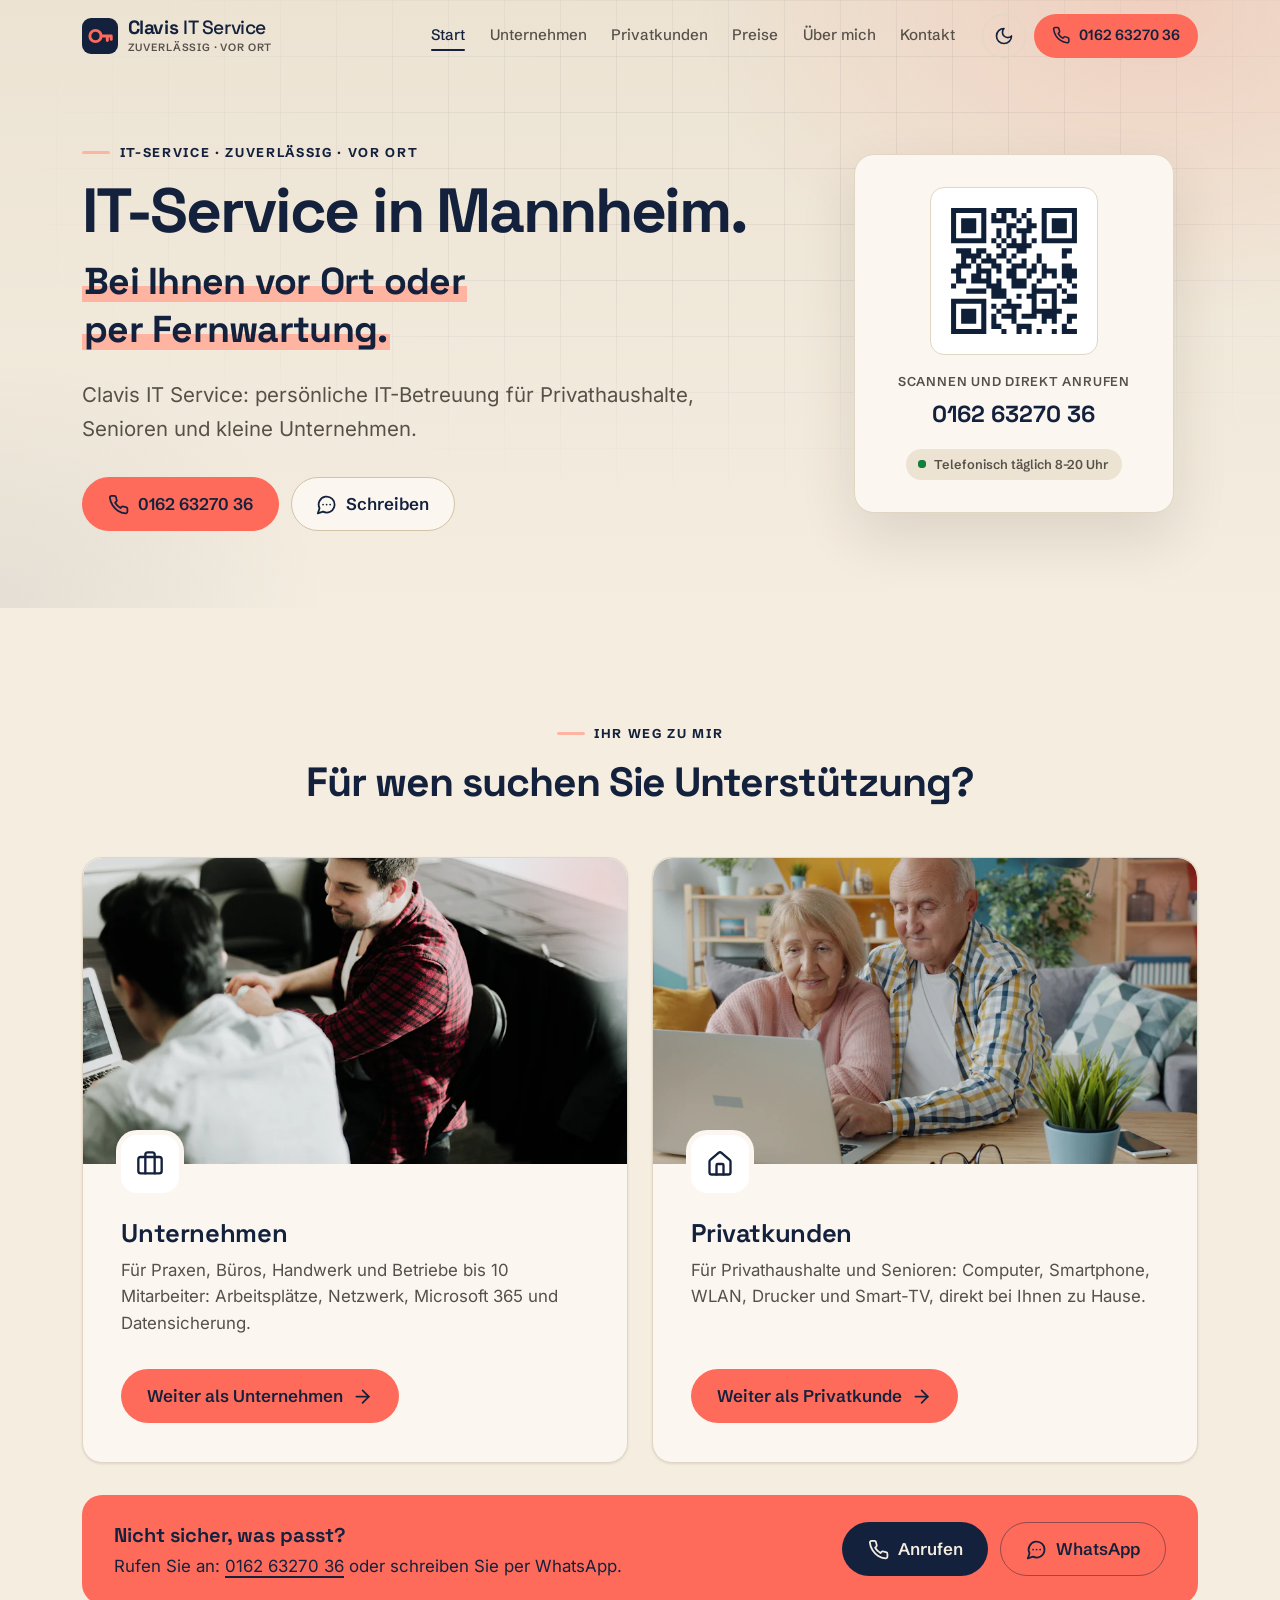
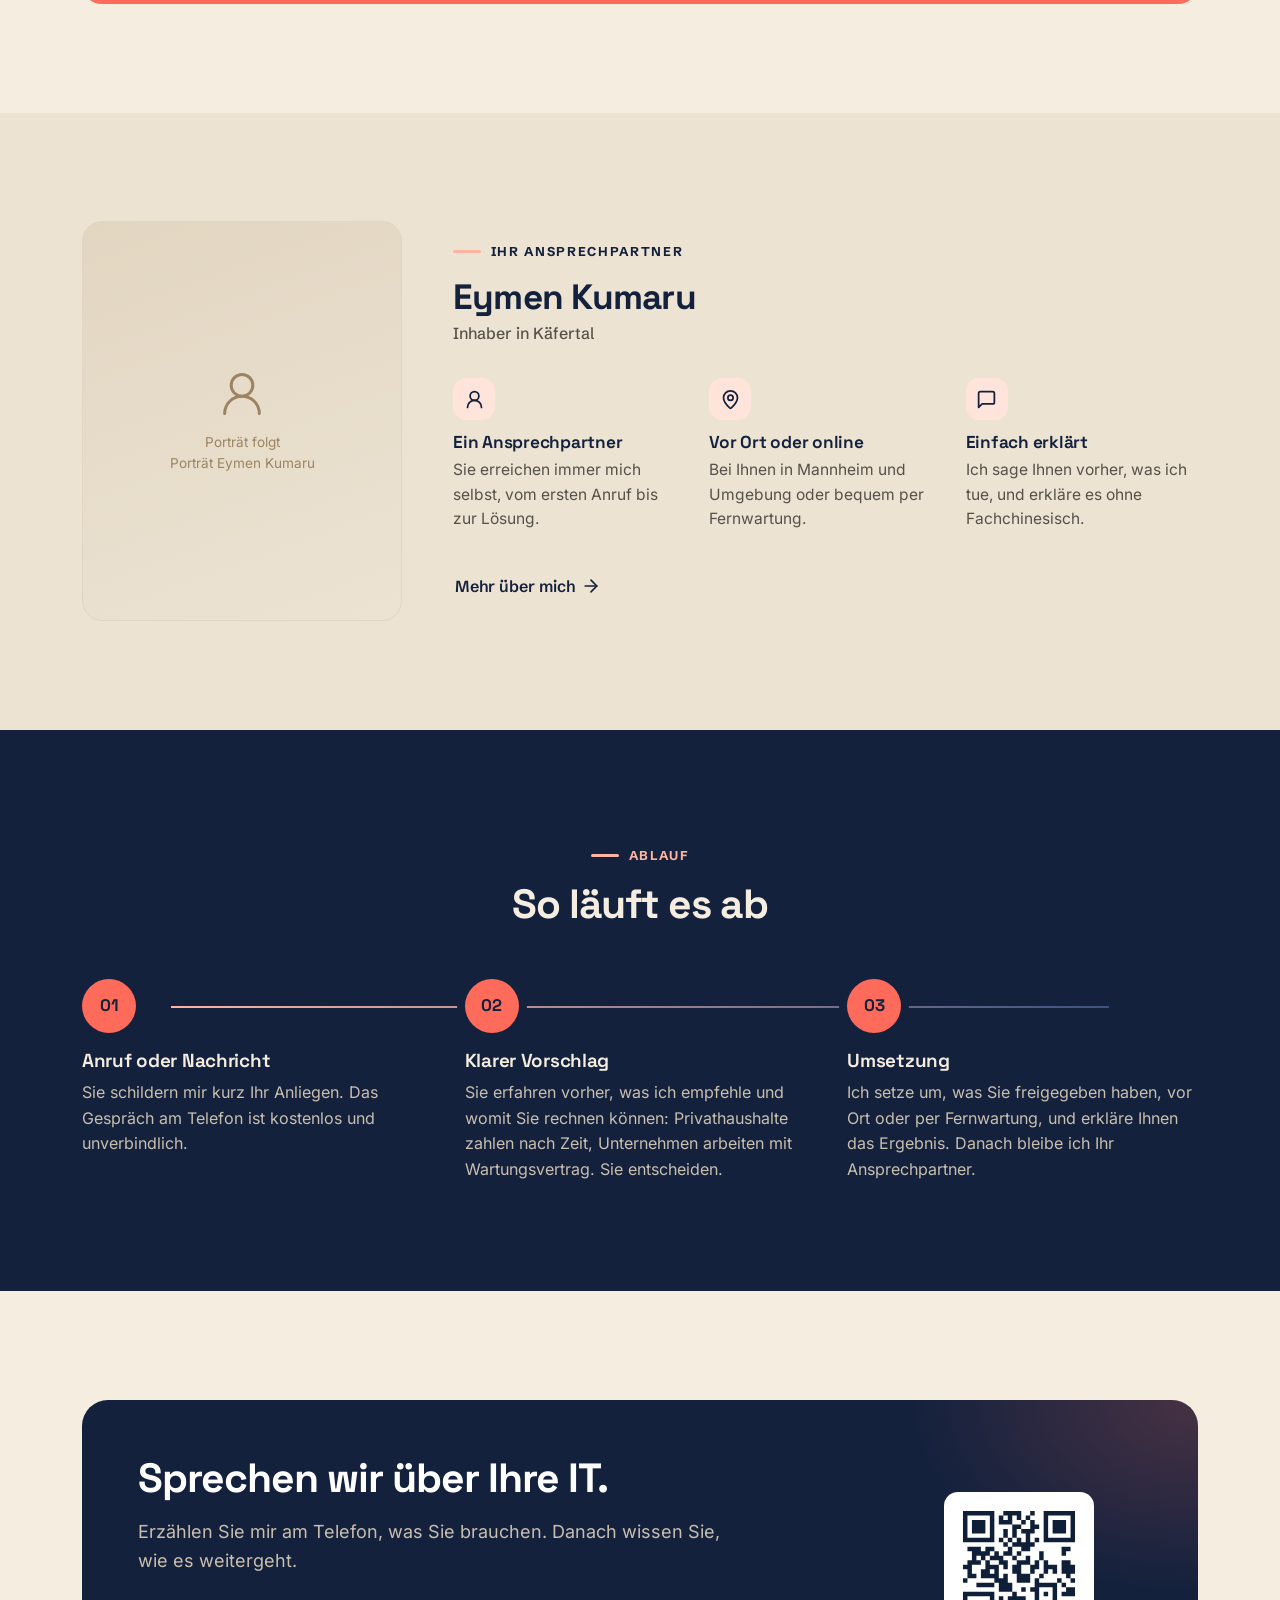
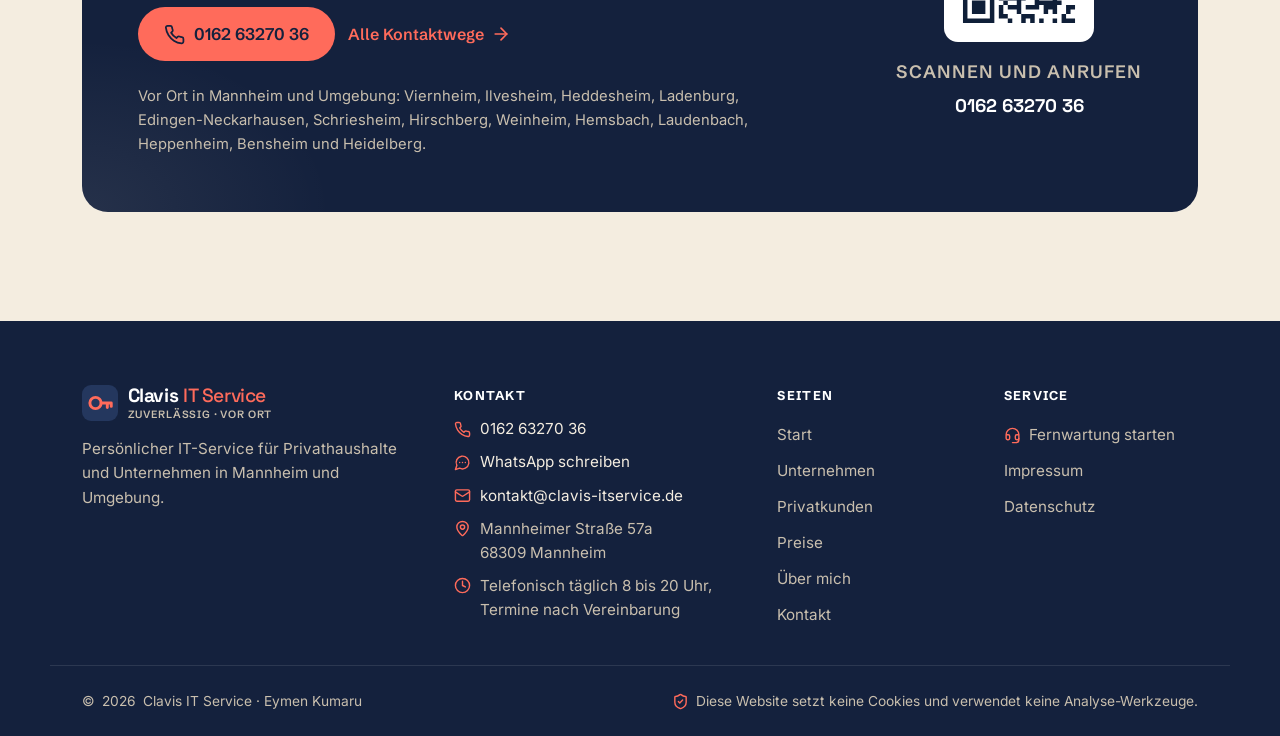
==== commit bc71ca62: "Pfirsich statt dunklem Coral für Akzente Textakzente (Links, Icons, Eyebrows, Hero-Untertitel) jetzt" ====
--- a/index.html
+++ b/index.html
@@ -18,8 +18,8 @@
   <link rel="preload" href="assets/fonts/inter-latin-wght.woff2" as="font" type="font/woff2" crossorigin>
   <link rel="preload" href="assets/fonts/space-grotesk-latin-wght.woff2" as="font" type="font/woff2" crossorigin>
   <script>(function(){try{var t=localStorage.getItem('clavis-theme');if(t==='dark'||t==='light')document.documentElement.setAttribute('data-theme',t);}catch(e){}})();</script>
-  <link rel="stylesheet" href="assets/css/styles.css?v=3">
-  <script src="assets/js/main.js?v=3" defer></script>
+  <link rel="stylesheet" href="assets/css/styles.css?v=4">
+  <script src="assets/js/main.js?v=4" defer></script>
   <script type="application/ld+json">{"@context":"https://schema.org","@type":"LocalBusiness","name":"Clavis IT Service","description":"Persönlicher IT-Service für Privathaushalte, Senioren und kleine Unternehmen in Mannheim und Umgebung.","url":"https://clavis-itservice.de/","telephone":"+49 162 6327036","email":"kontakt@clavis-itservice.de","founder":{"@type":"Person","name":"Eymen Kumaru"},"address":{"@type":"PostalAddress","streetAddress":"Mannheimer Straße 57a","postalCode":"68309","addressLocality":"Mannheim","addressCountry":"DE"},"openingHours":"Mo-Su 08:00-20:00","areaServed":["Mannheim","Viernheim","Ilvesheim","Heddesheim","Ladenburg","Edingen-Neckarhausen","Schriesheim","Hirschberg","Weinheim","Hemsbach","Laudenbach","Heppenheim","Bensheim","Heidelberg"]}</script>
 </head>
 <body>
@@ -51,7 +51,7 @@
     <div class="container hero-grid">
       <div>
         <p class="eyebrow reveal">IT-Service · Zuverlässig · Vor Ort</p>
-        <h1 id="hero-title" class="reveal">IT-Service in Mannheim.<span class="hero-sub">Bei Ihnen vor Ort oder per Fernwartung.</span></h1>
+        <h1 id="hero-title" class="reveal">IT-Service in Mannheim.<span class="hero-sub"><span class="mark">Bei Ihnen vor Ort oder per Fernwartung.</span></span></h1>
         <p class="hero-lead reveal">Clavis IT Service: persönliche IT-Betreuung für Privathaushalte, Senioren und kleine Unternehmen.</p>
         <div class="btn-row reveal"><a class="btn btn-primary btn-lg" href="tel:+491626327036" aria-label="Anrufen: 0162 63270 36"><svg class="icon" aria-hidden="true"><use href="assets/img/icons.svg#i-phone"/></svg>0162 63270 36</a><a class="btn btn-outline btn-lg" href="https://wa.me/491626327036" rel="noopener"><svg class="icon" aria-hidden="true"><use href="assets/img/icons.svg#i-chat"/></svg>Schreiben</a></div>
       </div>
--- a/assets/css/styles.css
+++ b/assets/css/styles.css
@@ -39,7 +39,8 @@
   --navy-900: var(--navy);
   --navy-800: #1c2d50;
   --navy-700: #24375e;
-  --coral-dark: #a63828;        /* Coral für Text auf Cream und Sand (≥ 5:1) */
+  --peach: #ffb4a2;             /* helle Akzentfarbe: Linien, Markierungen, Flächen */
+  --peach-soft: #ffe4dc;
   --coral-hover: #ff8576;
   --on-navy: #f4ede0;
   --on-navy-muted: #c9bfae;
@@ -53,8 +54,10 @@
   --text-muted: #565049;
   --border: #e1d6c4;
   --border-strong: var(--sand-300);
-  --accent: var(--coral-dark);
-  --accent-soft: #f8ddd5;
+  --accent: var(--navy);
+  --accent-soft: var(--peach-soft);
+  --accent-deco: var(--peach);
+  --mark: var(--peach);
   --btn-bg: var(--coral);
   --btn-fg: var(--navy);
   --btn-hover: var(--coral-hover);
@@ -112,7 +115,7 @@
   color-scheme: dark;
   --bg: var(--navy); --bg-alt: #182847; --surface: #1c2d50; --surface-2: #22365e;
   --text: var(--cream); --text-muted: #c2b9aa; --border: #2b3e66; --border-strong: #3c527f;
-  --accent: #ff8a7d; --accent-soft: rgba(255, 107, 91, .14);
+  --accent: var(--peach); --accent-soft: rgba(255, 180, 162, .14); --accent-deco: var(--peach); --mark: rgba(255, 180, 162, .32);
   --btn-bg: var(--coral); --btn-fg: var(--navy); --btn-hover: var(--coral-hover);
   --header-bg: rgba(20, 33, 61, .86);
   --hero-a: #1a2a4a; --hero-b: var(--navy); --glow: rgba(255, 107, 91, .12); --grid-line: rgba(255, 255, 255, .04);
@@ -126,7 +129,7 @@
     color-scheme: dark;
     --bg: var(--navy); --bg-alt: #182847; --surface: #1c2d50; --surface-2: #22365e;
     --text: var(--cream); --text-muted: #c2b9aa; --border: #2b3e66; --border-strong: #3c527f;
-    --accent: #ff8a7d; --accent-soft: rgba(255, 107, 91, .14);
+    --accent: var(--peach); --accent-soft: rgba(255, 180, 162, .14); --accent-deco: var(--peach); --mark: rgba(255, 180, 162, .32);
     --btn-bg: var(--coral); --btn-fg: var(--navy); --btn-hover: var(--coral-hover);
     --header-bg: rgba(20, 33, 61, .86);
     --hero-a: #1a2a4a; --hero-b: var(--navy); --glow: rgba(255, 107, 91, .12); --grid-line: rgba(255, 255, 255, .04);
@@ -152,7 +155,8 @@
 h2 { font-size: var(--fs-h2); }
 h3 { font-size: var(--fs-h3); font-weight: 650; letter-spacing: -.015em; line-height: 1.25; }
 p { margin: 0; }
-a { color: var(--accent); text-underline-offset: .2em; }
+a { color: var(--accent); text-underline-offset: .22em; text-decoration-color: var(--accent-deco); text-decoration-thickness: 2px; }
+a:hover { text-decoration-color: currentColor; }
 ul, ol { margin: 0; padding: 0; }
 button, input { font: inherit; color: inherit; }
 strong { font-weight: 650; }
@@ -211,7 +215,7 @@
 .brand-mark rect { fill: var(--navy-900); }
 .brand-text { display: grid; line-height: 1.05; }
 .brand-name { font-family: var(--font-display); font-weight: 700; font-size: 1.2rem; letter-spacing: -.02em; }
-.brand-name span { color: var(--accent); }
+.brand-name span { color: var(--accent); font-weight: 500; }
 .brand-claim { margin-top: 3px; font-family: var(--font-ui); font-size: .66rem; font-weight: 600; letter-spacing: .08em; text-transform: uppercase; color: var(--text-muted); }
 
 .nav-list { list-style: none; display: flex; align-items: center; gap: 2px; }
@@ -292,8 +296,12 @@
 .hero-grid { display: grid; gap: clamp(2.5rem, 5vw, 4rem); align-items: center; }
 @media (min-width: 960px) { .hero-grid { grid-template-columns: 1.3fr .7fr; } }
 .page-hero h1 { font-size: var(--fs-h1); letter-spacing: -.035em; line-height: 1.04; max-width: 20ch; }
-.hl { color: var(--accent); }
-.hero-sub { display: block; margin-top: .3em; font-size: .6em; line-height: 1.15; color: var(--accent); letter-spacing: -.02em; }
+.hl, .mark {
+  color: inherit; padding: 0 .06em;
+  background: linear-gradient(transparent 60%, var(--mark) 60%, var(--mark) 94%, transparent 94%);
+  -webkit-box-decoration-break: clone; box-decoration-break: clone;
+}
+.hero-sub { display: block; margin-top: .35em; font-size: .6em; line-height: 1.3; color: var(--text); letter-spacing: -.02em; }
 .hero-lead { margin-top: var(--s-5); font-size: var(--fs-lg); color: var(--text-muted); max-width: 60ch; line-height: 1.65; }
 .hero-lead + .hero-lead { margin-top: var(--s-3); }
 .page-hero .btn-row { margin-top: var(--s-6); }
@@ -303,7 +311,7 @@
   display: inline-flex; align-items: center; gap: .6rem; margin-bottom: var(--s-4);
   font-family: var(--font-ui); font-size: .8rem; font-weight: 700; letter-spacing: .13em; text-transform: uppercase; color: var(--accent);
 }
-.eyebrow::before { content: ""; width: 24px; height: 2px; background: currentColor; border-radius: 2px; }
+.eyebrow::before { content: ""; width: 28px; height: 3px; background: var(--accent-deco); border-radius: 3px; }
 
 /* QR-Karte (nur am Computer sinnvoll) */
 .qr-card {
@@ -351,14 +359,14 @@
 .section-navy {
   --bg: var(--navy); --bg-alt: var(--navy); --surface: var(--navy-800); --surface-2: var(--navy-700);
   --text: var(--on-navy); --text-muted: var(--on-navy-muted); --border: #2b3e66; --border-strong: #3c527f;
-  --accent: #ff8a7d; --accent-soft: rgba(255, 107, 91, .15);
+  --accent: var(--peach); --accent-soft: rgba(255, 180, 162, .15); --accent-deco: var(--peach); --mark: rgba(255, 180, 162, .32);
   background: var(--bg); color: var(--text);
 }
 :root[data-theme="dark"] .section-navy { --bg: var(--navy-950); }
 @media (prefers-color-scheme: dark) { :root:not([data-theme="light"]) .section-navy { --bg: var(--navy-950); } }
 :root .section-navy .steps .step-num { background: var(--coral); color: var(--navy); }
 .on-coral {
-  --text: var(--navy); --text-muted: var(--navy); --accent: var(--navy); --accent-soft: rgba(20, 33, 61, .1);
+  --text: var(--navy); --text-muted: var(--navy); --accent: var(--navy); --accent-soft: rgba(20, 33, 61, .1); --accent-deco: var(--navy);
   --border: rgba(20, 33, 61, .18); --border-strong: rgba(20, 33, 61, .4); --surface: rgba(255, 255, 255, .18);
   --btn-bg: var(--navy); --btn-fg: var(--cream); --btn-hover: var(--navy-700);
   background: var(--coral); color: var(--navy);
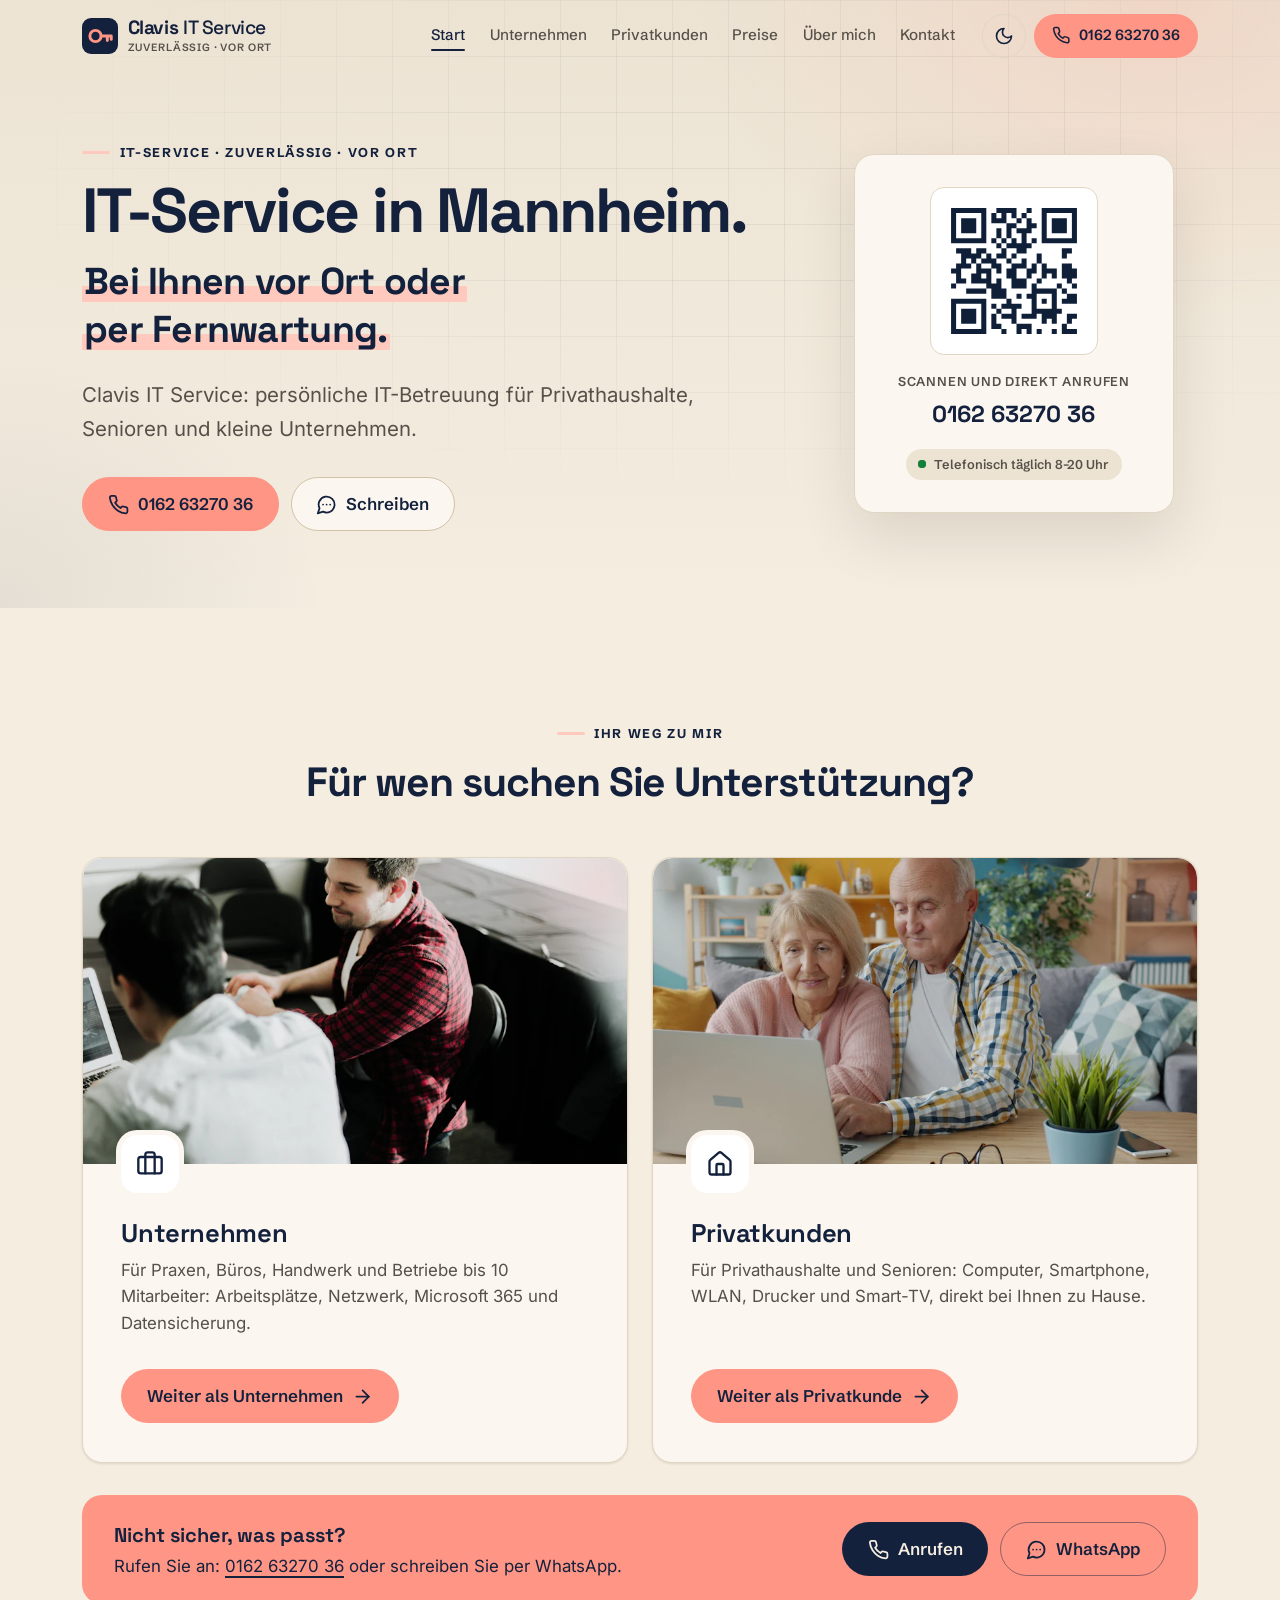
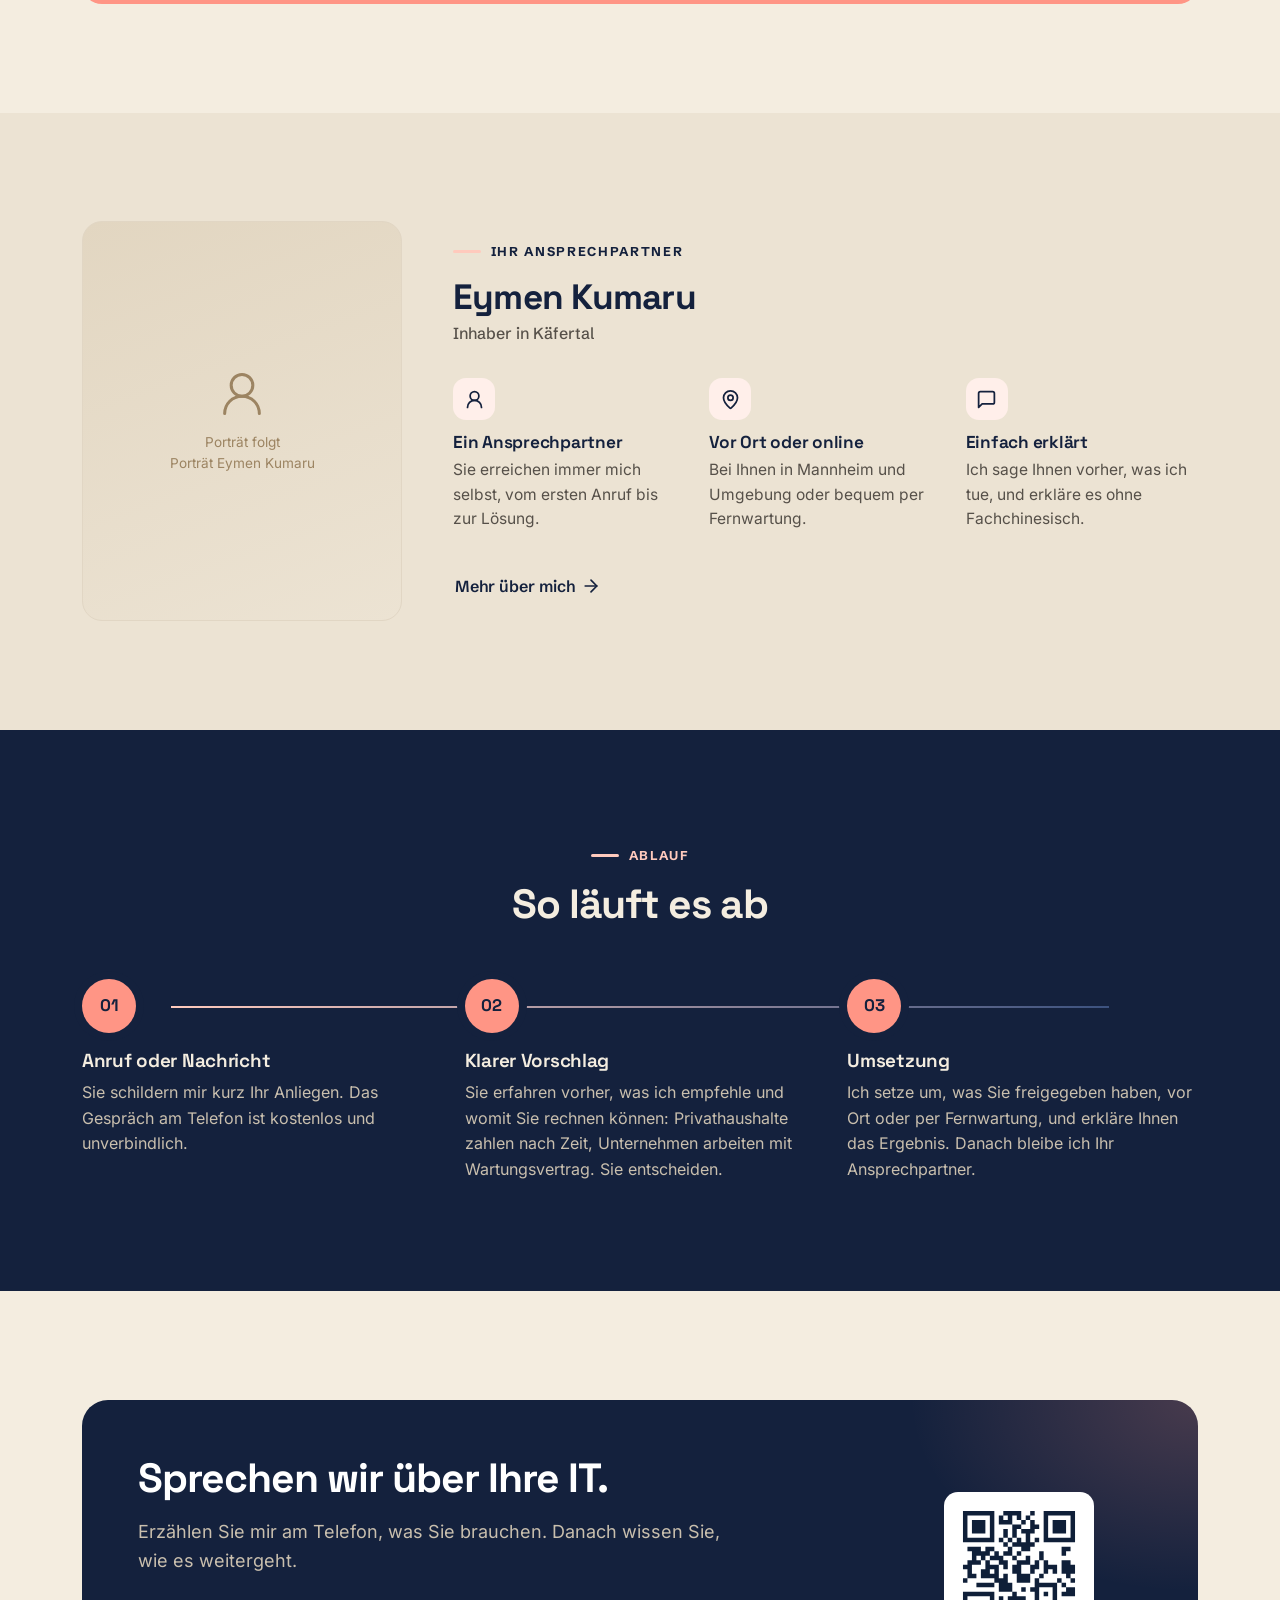
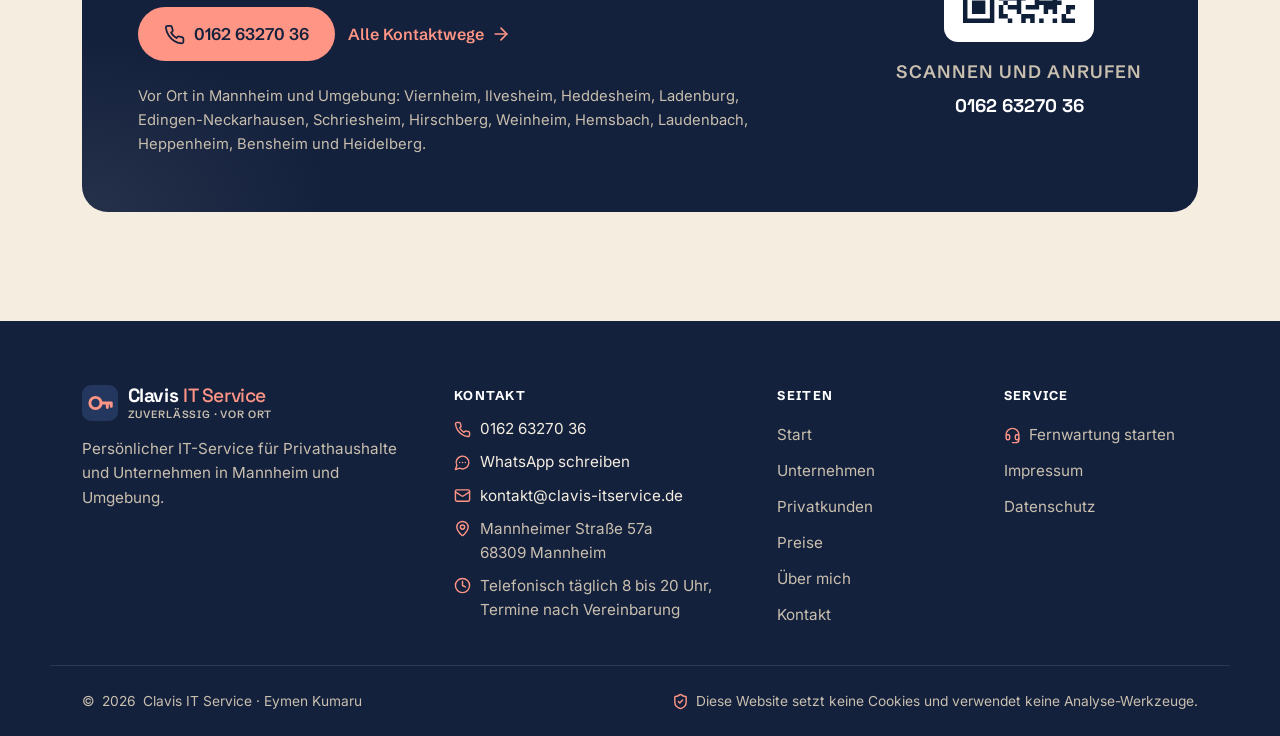
==== commit 9071e9cb: "Coral und Pfirsich heller Coral #FF6B5B -> #FF9585 (Buttons, Hinweisband, Boxen, Logo), Pfirsich #FF" ====
--- a/index.html
+++ b/index.html
@@ -18,8 +18,8 @@
   <link rel="preload" href="assets/fonts/inter-latin-wght.woff2" as="font" type="font/woff2" crossorigin>
   <link rel="preload" href="assets/fonts/space-grotesk-latin-wght.woff2" as="font" type="font/woff2" crossorigin>
   <script>(function(){try{var t=localStorage.getItem('clavis-theme');if(t==='dark'||t==='light')document.documentElement.setAttribute('data-theme',t);}catch(e){}})();</script>
-  <link rel="stylesheet" href="assets/css/styles.css?v=4">
-  <script src="assets/js/main.js?v=4" defer></script>
+  <link rel="stylesheet" href="assets/css/styles.css?v=5">
+  <script src="assets/js/main.js?v=5" defer></script>
   <script type="application/ld+json">{"@context":"https://schema.org","@type":"LocalBusiness","name":"Clavis IT Service","description":"Persönlicher IT-Service für Privathaushalte, Senioren und kleine Unternehmen in Mannheim und Umgebung.","url":"https://clavis-itservice.de/","telephone":"+49 162 6327036","email":"kontakt@clavis-itservice.de","founder":{"@type":"Person","name":"Eymen Kumaru"},"address":{"@type":"PostalAddress","streetAddress":"Mannheimer Straße 57a","postalCode":"68309","addressLocality":"Mannheim","addressCountry":"DE"},"openingHours":"Mo-Su 08:00-20:00","areaServed":["Mannheim","Viernheim","Ilvesheim","Heddesheim","Ladenburg","Edingen-Neckarhausen","Schriesheim","Hirschberg","Weinheim","Hemsbach","Laudenbach","Heppenheim","Bensheim","Heidelberg"]}</script>
 </head>
 <body>
@@ -27,7 +27,7 @@
 <header class="site-header" data-header>
   <div class="container header-inner">
     <a class="brand" href="index.html" aria-label="Clavis IT Service – zur Startseite">
-      <svg class="brand-mark" viewBox="0 0 32 32" aria-hidden="true"><rect width="32" height="32" rx="8"/><circle cx="12" cy="16" r="5" fill="none" stroke="#FF6B5B" stroke-width="2.6"/><path d="M17 16h9M22.5 16v4M26 16v3" fill="none" stroke="#FF6B5B" stroke-width="2.6" stroke-linecap="round"/></svg>
+      <svg class="brand-mark" viewBox="0 0 32 32" aria-hidden="true"><rect width="32" height="32" rx="8"/><circle cx="12" cy="16" r="5" fill="none" stroke="#FF9585" stroke-width="2.6"/><path d="M17 16h9M22.5 16v4M26 16v3" fill="none" stroke="#FF9585" stroke-width="2.6" stroke-linecap="round"/></svg>
       <span class="brand-text"><span class="brand-name">Clavis <span>IT Service</span></span><span class="brand-claim">Zuverlässig · Vor Ort</span></span>
     </a>
     <nav class="nav" id="site-nav" aria-label="Hauptnavigation" data-nav>
@@ -144,7 +144,7 @@
   <div class="container footer-grid">
     <div>
       <a class="brand" href="index.html" aria-label="Clavis IT Service – zur Startseite">
-        <svg class="brand-mark" viewBox="0 0 32 32" aria-hidden="true"><rect width="32" height="32" rx="8"/><circle cx="12" cy="16" r="5" fill="none" stroke="#FF6B5B" stroke-width="2.6"/><path d="M17 16h9M22.5 16v4M26 16v3" fill="none" stroke="#FF6B5B" stroke-width="2.6" stroke-linecap="round"/></svg>
+        <svg class="brand-mark" viewBox="0 0 32 32" aria-hidden="true"><rect width="32" height="32" rx="8"/><circle cx="12" cy="16" r="5" fill="none" stroke="#FF9585" stroke-width="2.6"/><path d="M17 16h9M22.5 16v4M26 16v3" fill="none" stroke="#FF9585" stroke-width="2.6" stroke-linecap="round"/></svg>
       <span class="brand-text"><span class="brand-name">Clavis <span>IT Service</span></span><span class="brand-claim">Zuverlässig · Vor Ort</span></span>
       </a>
       <p>Persönlicher IT-Service für Privathaushalte und Unternehmen in Mannheim und Umgebung.</p>
--- a/assets/css/styles.css
+++ b/assets/css/styles.css
@@ -27,7 +27,7 @@
   /* Markenfarben */
   --navy: #14213d;
   --cream: #f4ede0;
-  --coral: #ff6b5b;
+  --coral: #ff9585;             /* helleres Coral (vorher #ff6b5b) */
 
   /* Abstufungen */
   --cream-soft: #fbf7f0;
@@ -39,9 +39,9 @@
   --navy-900: var(--navy);
   --navy-800: #1c2d50;
   --navy-700: #24375e;
-  --peach: #ffb4a2;             /* helle Akzentfarbe: Linien, Markierungen, Flächen */
-  --peach-soft: #ffe4dc;
-  --coral-hover: #ff8576;
+  --peach: #ffcabd;             /* helle Akzentfarbe: Linien, Markierungen, Flächen */
+  --peach-soft: #ffefea;
+  --coral-hover: #ffab9e;
   --on-navy: #f4ede0;
   --on-navy-muted: #c9bfae;
 
@@ -64,7 +64,7 @@
   --header-bg: rgba(244, 237, 224, .88);
   --hero-a: var(--sand-100);
   --hero-b: var(--cream);
-  --glow: rgba(255, 107, 91, .16);
+  --glow: rgba(255, 149, 133, .16);
   --grid-line: rgba(20, 33, 61, .06);
   --media-a: var(--sand-200);
   --media-b: var(--sand-100);
@@ -115,10 +115,10 @@
   color-scheme: dark;
   --bg: var(--navy); --bg-alt: #182847; --surface: #1c2d50; --surface-2: #22365e;
   --text: var(--cream); --text-muted: #c2b9aa; --border: #2b3e66; --border-strong: #3c527f;
-  --accent: var(--peach); --accent-soft: rgba(255, 180, 162, .14); --accent-deco: var(--peach); --mark: rgba(255, 180, 162, .32);
+  --accent: var(--peach); --accent-soft: rgba(255, 202, 189, .14); --accent-deco: var(--peach); --mark: rgba(255, 202, 189, .32);
   --btn-bg: var(--coral); --btn-fg: var(--navy); --btn-hover: var(--coral-hover);
   --header-bg: rgba(20, 33, 61, .86);
-  --hero-a: #1a2a4a; --hero-b: var(--navy); --glow: rgba(255, 107, 91, .12); --grid-line: rgba(255, 255, 255, .04);
+  --hero-a: #1a2a4a; --hero-b: var(--navy); --glow: rgba(255, 149, 133, .12); --grid-line: rgba(255, 255, 255, .04);
   --media-a: #22365e; --media-b: #1c2d50; --footer-bg: var(--navy-950);
   --warn-bg: rgba(234, 179, 8, .08); --warn-border: rgba(234, 179, 8, .32); --warn-text: #f3dc9f; --warn-icon: #facc15;
   --ok: #4ade80;
@@ -129,10 +129,10 @@
     color-scheme: dark;
     --bg: var(--navy); --bg-alt: #182847; --surface: #1c2d50; --surface-2: #22365e;
     --text: var(--cream); --text-muted: #c2b9aa; --border: #2b3e66; --border-strong: #3c527f;
-    --accent: var(--peach); --accent-soft: rgba(255, 180, 162, .14); --accent-deco: var(--peach); --mark: rgba(255, 180, 162, .32);
+    --accent: var(--peach); --accent-soft: rgba(255, 202, 189, .14); --accent-deco: var(--peach); --mark: rgba(255, 202, 189, .32);
     --btn-bg: var(--coral); --btn-fg: var(--navy); --btn-hover: var(--coral-hover);
     --header-bg: rgba(20, 33, 61, .86);
-    --hero-a: #1a2a4a; --hero-b: var(--navy); --glow: rgba(255, 107, 91, .12); --grid-line: rgba(255, 255, 255, .04);
+    --hero-a: #1a2a4a; --hero-b: var(--navy); --glow: rgba(255, 149, 133, .12); --grid-line: rgba(255, 255, 255, .04);
     --media-a: #22365e; --media-b: #1c2d50; --footer-bg: var(--navy-950);
     --warn-bg: rgba(234, 179, 8, .08); --warn-border: rgba(234, 179, 8, .32); --warn-text: #f3dc9f; --warn-icon: #facc15;
     --ok: #4ade80;
@@ -185,7 +185,7 @@
 .icon-arrow { transition: transform var(--t-med) var(--ease-out); }
 .btn:hover .icon-arrow, .btn-link:hover .icon-arrow { transform: translateX(3px); }
 .btn-primary { --b-bg: var(--btn-bg); --b-fg: var(--btn-fg); }
-.btn-primary:hover { --b-bg: var(--btn-hover); box-shadow: 0 8px 22px rgba(255, 107, 91, .35); }
+.btn-primary:hover { --b-bg: var(--btn-hover); box-shadow: 0 8px 22px rgba(255, 149, 133, .35); }
 .btn-outline { --b-fg: var(--text); --b-bd: var(--border-strong); --b-bg: var(--surface); }
 .btn-outline:hover { --b-bd: var(--text); }
 .btn-link {
@@ -359,7 +359,7 @@
 .section-navy {
   --bg: var(--navy); --bg-alt: var(--navy); --surface: var(--navy-800); --surface-2: var(--navy-700);
   --text: var(--on-navy); --text-muted: var(--on-navy-muted); --border: #2b3e66; --border-strong: #3c527f;
-  --accent: var(--peach); --accent-soft: rgba(255, 180, 162, .15); --accent-deco: var(--peach); --mark: rgba(255, 180, 162, .32);
+  --accent: var(--peach); --accent-soft: rgba(255, 202, 189, .15); --accent-deco: var(--peach); --mark: rgba(255, 202, 189, .32);
   background: var(--bg); color: var(--text);
 }
 :root[data-theme="dark"] .section-navy { --bg: var(--navy-950); }
@@ -608,7 +608,7 @@
 .calc-sum .label { font-family: var(--font-ui); font-size: .8rem; font-weight: 600; letter-spacing: .08em; text-transform: uppercase; color: var(--on-navy-muted); }
 .calc-total { display: block; margin-top: var(--s-2); font-family: var(--font-display); font-size: clamp(2.4rem, 2rem + 1.5vw, 3rem); font-weight: 700; letter-spacing: -.03em; line-height: 1.05; font-variant-numeric: tabular-nums; }
 .calc-sum .sum-fine { margin-top: var(--s-3); font-size: .9rem; color: var(--on-navy-muted); }
-.calc-min { display: inline-flex; margin-top: var(--s-3); padding: .3rem .75rem; border-radius: var(--r-pill); background: rgba(255, 107, 91, .18); color: var(--coral); font-size: .82rem; font-weight: 600; }
+.calc-min { display: inline-flex; margin-top: var(--s-3); padding: .3rem .75rem; border-radius: var(--r-pill); background: rgba(255, 149, 133, .18); color: var(--coral); font-size: .82rem; font-weight: 600; }
 .calc-sum .btn-row { display: grid; gap: var(--s-3); margin-top: var(--s-5); }
 .calc-sum .btn { width: 100%; }
 .calc-sum .btn-primary, .cta-box .btn-primary { --b-bg: var(--coral); --b-fg: var(--navy); }
@@ -654,7 +654,7 @@
 @media (prefers-color-scheme: dark) { :root:not([data-theme="light"]) .cta-box { background: var(--navy-800); border: 1px solid var(--border); } }
 .cta-box::before {
   content: ""; position: absolute; inset: 0; z-index: -1;
-  background: radial-gradient(30rem 20rem at 100% 0%, rgba(255, 107, 91, .22), transparent 60%), radial-gradient(26rem 18rem at 0% 100%, rgba(244, 237, 224, .08), transparent 60%);
+  background: radial-gradient(30rem 20rem at 100% 0%, rgba(255, 149, 133, .22), transparent 60%), radial-gradient(26rem 18rem at 0% 100%, rgba(244, 237, 224, .08), transparent 60%);
 }
 @media (min-width: 900px) { .cta-box { grid-template-columns: 1fr auto; } }
 .cta-box h2 { color: #fff; }
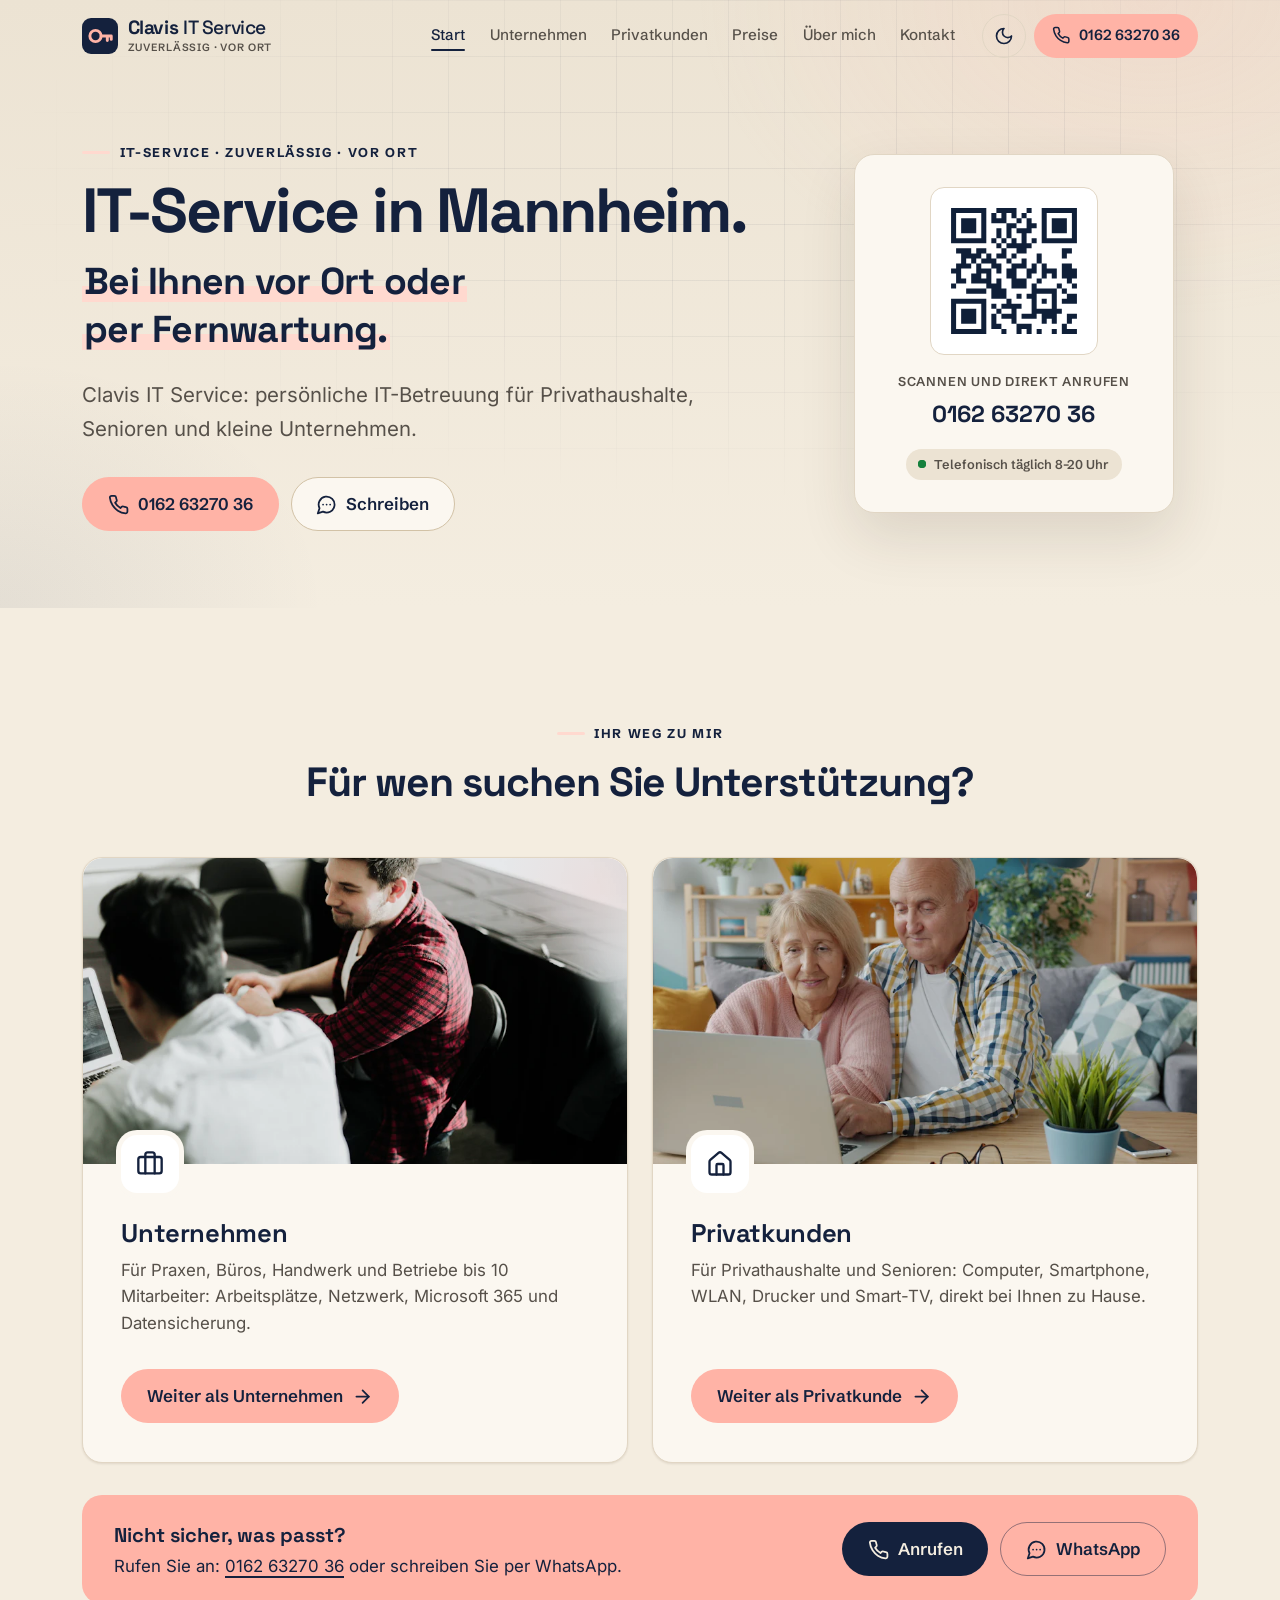
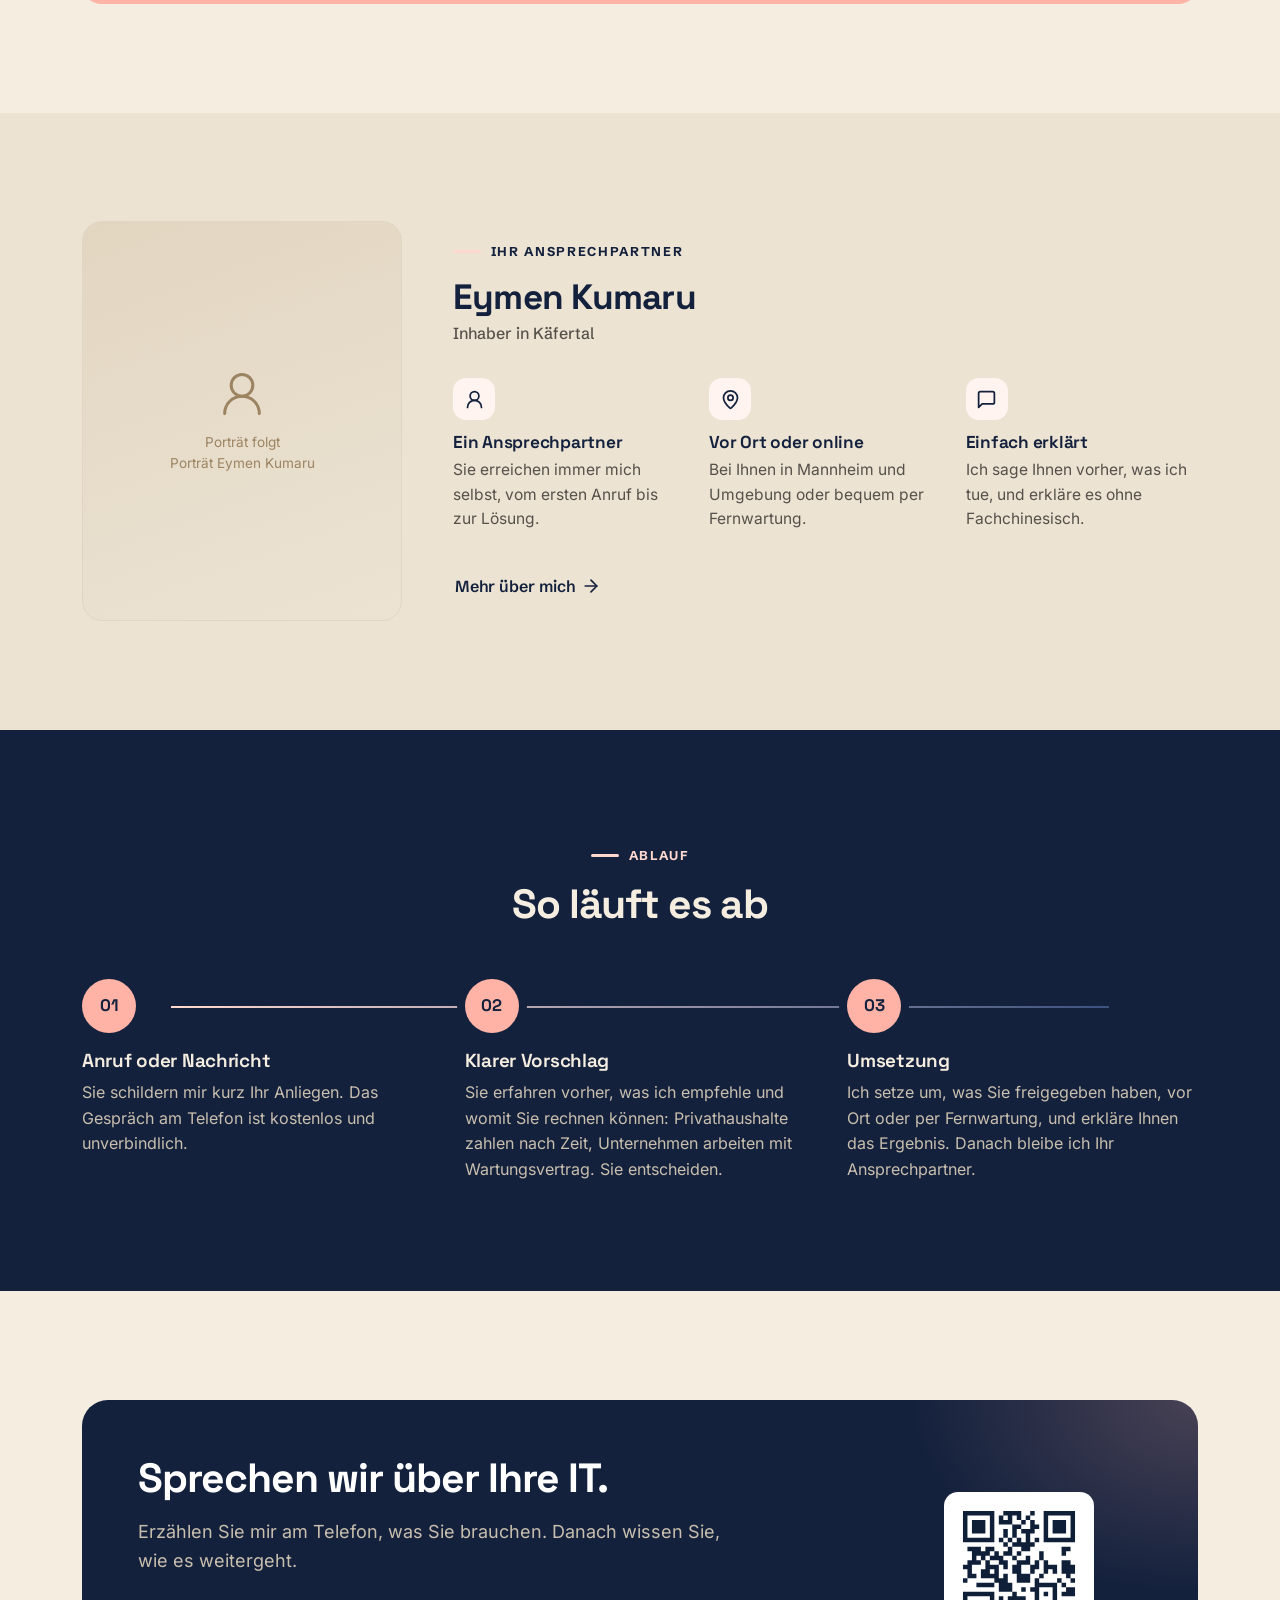
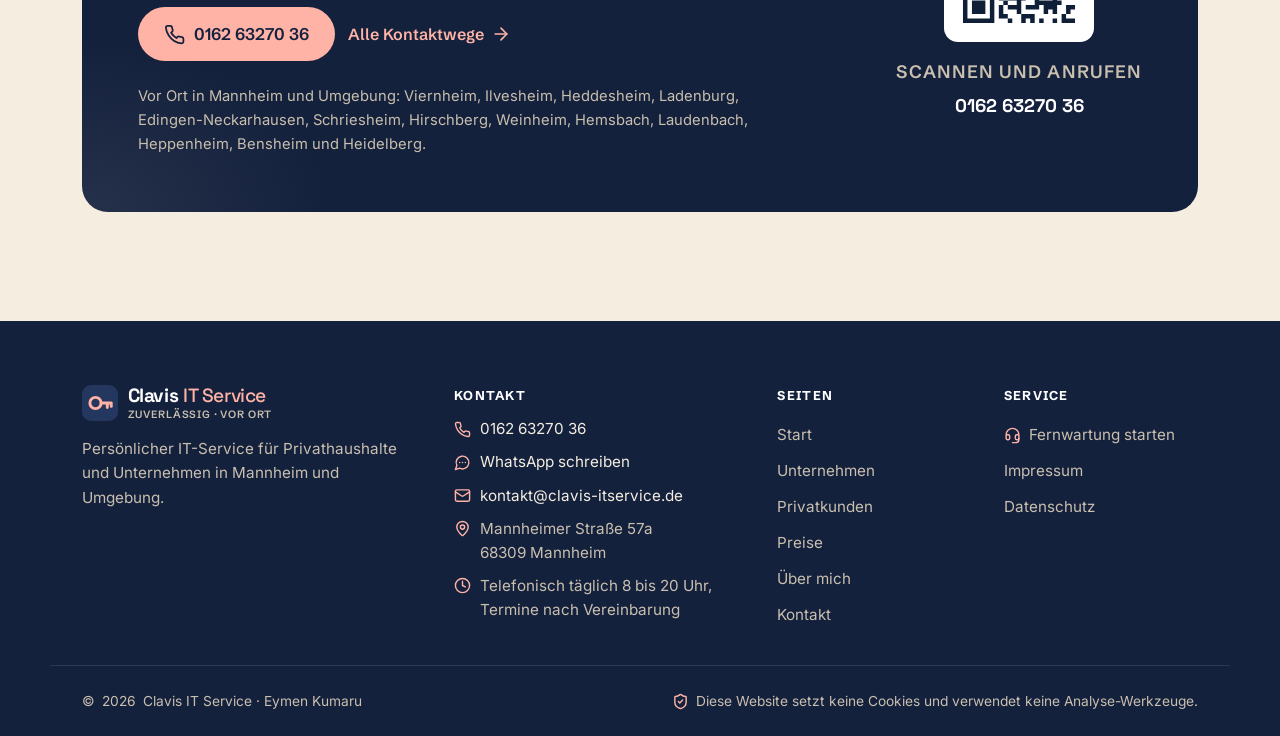
==== commit e9bfd339: "Coral und Pfirsich noch heller Coral #FF9585 -> #FFB3A6, Pfirsich #FFCABD -> #FFD9CF, Hover und Leuc" ====
--- a/index.html
+++ b/index.html
@@ -18,8 +18,8 @@
   <link rel="preload" href="assets/fonts/inter-latin-wght.woff2" as="font" type="font/woff2" crossorigin>
   <link rel="preload" href="assets/fonts/space-grotesk-latin-wght.woff2" as="font" type="font/woff2" crossorigin>
   <script>(function(){try{var t=localStorage.getItem('clavis-theme');if(t==='dark'||t==='light')document.documentElement.setAttribute('data-theme',t);}catch(e){}})();</script>
-  <link rel="stylesheet" href="assets/css/styles.css?v=5">
-  <script src="assets/js/main.js?v=5" defer></script>
+  <link rel="stylesheet" href="assets/css/styles.css?v=6">
+  <script src="assets/js/main.js?v=6" defer></script>
   <script type="application/ld+json">{"@context":"https://schema.org","@type":"LocalBusiness","name":"Clavis IT Service","description":"Persönlicher IT-Service für Privathaushalte, Senioren und kleine Unternehmen in Mannheim und Umgebung.","url":"https://clavis-itservice.de/","telephone":"+49 162 6327036","email":"kontakt@clavis-itservice.de","founder":{"@type":"Person","name":"Eymen Kumaru"},"address":{"@type":"PostalAddress","streetAddress":"Mannheimer Straße 57a","postalCode":"68309","addressLocality":"Mannheim","addressCountry":"DE"},"openingHours":"Mo-Su 08:00-20:00","areaServed":["Mannheim","Viernheim","Ilvesheim","Heddesheim","Ladenburg","Edingen-Neckarhausen","Schriesheim","Hirschberg","Weinheim","Hemsbach","Laudenbach","Heppenheim","Bensheim","Heidelberg"]}</script>
 </head>
 <body>
@@ -27,7 +27,7 @@
 <header class="site-header" data-header>
   <div class="container header-inner">
     <a class="brand" href="index.html" aria-label="Clavis IT Service – zur Startseite">
-      <svg class="brand-mark" viewBox="0 0 32 32" aria-hidden="true"><rect width="32" height="32" rx="8"/><circle cx="12" cy="16" r="5" fill="none" stroke="#FF9585" stroke-width="2.6"/><path d="M17 16h9M22.5 16v4M26 16v3" fill="none" stroke="#FF9585" stroke-width="2.6" stroke-linecap="round"/></svg>
+      <svg class="brand-mark" viewBox="0 0 32 32" aria-hidden="true"><rect width="32" height="32" rx="8"/><circle cx="12" cy="16" r="5" fill="none" stroke="#FFB3A6" stroke-width="2.6"/><path d="M17 16h9M22.5 16v4M26 16v3" fill="none" stroke="#FFB3A6" stroke-width="2.6" stroke-linecap="round"/></svg>
       <span class="brand-text"><span class="brand-name">Clavis <span>IT Service</span></span><span class="brand-claim">Zuverlässig · Vor Ort</span></span>
     </a>
     <nav class="nav" id="site-nav" aria-label="Hauptnavigation" data-nav>
@@ -144,7 +144,7 @@
   <div class="container footer-grid">
     <div>
       <a class="brand" href="index.html" aria-label="Clavis IT Service – zur Startseite">
-        <svg class="brand-mark" viewBox="0 0 32 32" aria-hidden="true"><rect width="32" height="32" rx="8"/><circle cx="12" cy="16" r="5" fill="none" stroke="#FF9585" stroke-width="2.6"/><path d="M17 16h9M22.5 16v4M26 16v3" fill="none" stroke="#FF9585" stroke-width="2.6" stroke-linecap="round"/></svg>
+        <svg class="brand-mark" viewBox="0 0 32 32" aria-hidden="true"><rect width="32" height="32" rx="8"/><circle cx="12" cy="16" r="5" fill="none" stroke="#FFB3A6" stroke-width="2.6"/><path d="M17 16h9M22.5 16v4M26 16v3" fill="none" stroke="#FFB3A6" stroke-width="2.6" stroke-linecap="round"/></svg>
       <span class="brand-text"><span class="brand-name">Clavis <span>IT Service</span></span><span class="brand-claim">Zuverlässig · Vor Ort</span></span>
       </a>
       <p>Persönlicher IT-Service für Privathaushalte und Unternehmen in Mannheim und Umgebung.</p>
--- a/assets/css/styles.css
+++ b/assets/css/styles.css
@@ -27,7 +27,7 @@
   /* Markenfarben */
   --navy: #14213d;
   --cream: #f4ede0;
-  --coral: #ff9585;             /* helleres Coral (vorher #ff6b5b) */
+  --coral: #ffb3a6;             /* helles Coral (ursprünglich #ff6b5b) */
 
   /* Abstufungen */
   --cream-soft: #fbf7f0;
@@ -39,9 +39,9 @@
   --navy-900: var(--navy);
   --navy-800: #1c2d50;
   --navy-700: #24375e;
-  --peach: #ffcabd;             /* helle Akzentfarbe: Linien, Markierungen, Flächen */
-  --peach-soft: #ffefea;
-  --coral-hover: #ffab9e;
+  --peach: #ffd9cf;             /* helle Akzentfarbe: Linien, Markierungen, Flächen */
+  --peach-soft: #fff4f0;
+  --coral-hover: #ffc5bb;
   --on-navy: #f4ede0;
   --on-navy-muted: #c9bfae;
 
@@ -64,7 +64,7 @@
   --header-bg: rgba(244, 237, 224, .88);
   --hero-a: var(--sand-100);
   --hero-b: var(--cream);
-  --glow: rgba(255, 149, 133, .16);
+  --glow: rgba(255, 179, 166, .16);
   --grid-line: rgba(20, 33, 61, .06);
   --media-a: var(--sand-200);
   --media-b: var(--sand-100);
@@ -115,10 +115,10 @@
   color-scheme: dark;
   --bg: var(--navy); --bg-alt: #182847; --surface: #1c2d50; --surface-2: #22365e;
   --text: var(--cream); --text-muted: #c2b9aa; --border: #2b3e66; --border-strong: #3c527f;
-  --accent: var(--peach); --accent-soft: rgba(255, 202, 189, .14); --accent-deco: var(--peach); --mark: rgba(255, 202, 189, .32);
+  --accent: var(--peach); --accent-soft: rgba(255, 217, 207, .14); --accent-deco: var(--peach); --mark: rgba(255, 217, 207, .32);
   --btn-bg: var(--coral); --btn-fg: var(--navy); --btn-hover: var(--coral-hover);
   --header-bg: rgba(20, 33, 61, .86);
-  --hero-a: #1a2a4a; --hero-b: var(--navy); --glow: rgba(255, 149, 133, .12); --grid-line: rgba(255, 255, 255, .04);
+  --hero-a: #1a2a4a; --hero-b: var(--navy); --glow: rgba(255, 179, 166, .12); --grid-line: rgba(255, 255, 255, .04);
   --media-a: #22365e; --media-b: #1c2d50; --footer-bg: var(--navy-950);
   --warn-bg: rgba(234, 179, 8, .08); --warn-border: rgba(234, 179, 8, .32); --warn-text: #f3dc9f; --warn-icon: #facc15;
   --ok: #4ade80;
@@ -129,10 +129,10 @@
     color-scheme: dark;
     --bg: var(--navy); --bg-alt: #182847; --surface: #1c2d50; --surface-2: #22365e;
     --text: var(--cream); --text-muted: #c2b9aa; --border: #2b3e66; --border-strong: #3c527f;
-    --accent: var(--peach); --accent-soft: rgba(255, 202, 189, .14); --accent-deco: var(--peach); --mark: rgba(255, 202, 189, .32);
+    --accent: var(--peach); --accent-soft: rgba(255, 217, 207, .14); --accent-deco: var(--peach); --mark: rgba(255, 217, 207, .32);
     --btn-bg: var(--coral); --btn-fg: var(--navy); --btn-hover: var(--coral-hover);
     --header-bg: rgba(20, 33, 61, .86);
-    --hero-a: #1a2a4a; --hero-b: var(--navy); --glow: rgba(255, 149, 133, .12); --grid-line: rgba(255, 255, 255, .04);
+    --hero-a: #1a2a4a; --hero-b: var(--navy); --glow: rgba(255, 179, 166, .12); --grid-line: rgba(255, 255, 255, .04);
     --media-a: #22365e; --media-b: #1c2d50; --footer-bg: var(--navy-950);
     --warn-bg: rgba(234, 179, 8, .08); --warn-border: rgba(234, 179, 8, .32); --warn-text: #f3dc9f; --warn-icon: #facc15;
     --ok: #4ade80;
@@ -185,7 +185,7 @@
 .icon-arrow { transition: transform var(--t-med) var(--ease-out); }
 .btn:hover .icon-arrow, .btn-link:hover .icon-arrow { transform: translateX(3px); }
 .btn-primary { --b-bg: var(--btn-bg); --b-fg: var(--btn-fg); }
-.btn-primary:hover { --b-bg: var(--btn-hover); box-shadow: 0 8px 22px rgba(255, 149, 133, .35); }
+.btn-primary:hover { --b-bg: var(--btn-hover); box-shadow: 0 8px 22px rgba(255, 179, 166, .35); }
 .btn-outline { --b-fg: var(--text); --b-bd: var(--border-strong); --b-bg: var(--surface); }
 .btn-outline:hover { --b-bd: var(--text); }
 .btn-link {
@@ -359,7 +359,7 @@
 .section-navy {
   --bg: var(--navy); --bg-alt: var(--navy); --surface: var(--navy-800); --surface-2: var(--navy-700);
   --text: var(--on-navy); --text-muted: var(--on-navy-muted); --border: #2b3e66; --border-strong: #3c527f;
-  --accent: var(--peach); --accent-soft: rgba(255, 202, 189, .15); --accent-deco: var(--peach); --mark: rgba(255, 202, 189, .32);
+  --accent: var(--peach); --accent-soft: rgba(255, 217, 207, .15); --accent-deco: var(--peach); --mark: rgba(255, 217, 207, .32);
   background: var(--bg); color: var(--text);
 }
 :root[data-theme="dark"] .section-navy { --bg: var(--navy-950); }
@@ -608,7 +608,7 @@
 .calc-sum .label { font-family: var(--font-ui); font-size: .8rem; font-weight: 600; letter-spacing: .08em; text-transform: uppercase; color: var(--on-navy-muted); }
 .calc-total { display: block; margin-top: var(--s-2); font-family: var(--font-display); font-size: clamp(2.4rem, 2rem + 1.5vw, 3rem); font-weight: 700; letter-spacing: -.03em; line-height: 1.05; font-variant-numeric: tabular-nums; }
 .calc-sum .sum-fine { margin-top: var(--s-3); font-size: .9rem; color: var(--on-navy-muted); }
-.calc-min { display: inline-flex; margin-top: var(--s-3); padding: .3rem .75rem; border-radius: var(--r-pill); background: rgba(255, 149, 133, .18); color: var(--coral); font-size: .82rem; font-weight: 600; }
+.calc-min { display: inline-flex; margin-top: var(--s-3); padding: .3rem .75rem; border-radius: var(--r-pill); background: rgba(255, 179, 166, .18); color: var(--coral); font-size: .82rem; font-weight: 600; }
 .calc-sum .btn-row { display: grid; gap: var(--s-3); margin-top: var(--s-5); }
 .calc-sum .btn { width: 100%; }
 .calc-sum .btn-primary, .cta-box .btn-primary { --b-bg: var(--coral); --b-fg: var(--navy); }
@@ -654,7 +654,7 @@
 @media (prefers-color-scheme: dark) { :root:not([data-theme="light"]) .cta-box { background: var(--navy-800); border: 1px solid var(--border); } }
 .cta-box::before {
   content: ""; position: absolute; inset: 0; z-index: -1;
-  background: radial-gradient(30rem 20rem at 100% 0%, rgba(255, 149, 133, .22), transparent 60%), radial-gradient(26rem 18rem at 0% 100%, rgba(244, 237, 224, .08), transparent 60%);
+  background: radial-gradient(30rem 20rem at 100% 0%, rgba(255, 179, 166, .22), transparent 60%), radial-gradient(26rem 18rem at 0% 100%, rgba(244, 237, 224, .08), transparent 60%);
 }
 @media (min-width: 900px) { .cta-box { grid-template-columns: 1fr auto; } }
 .cta-box h2 { color: #fff; }
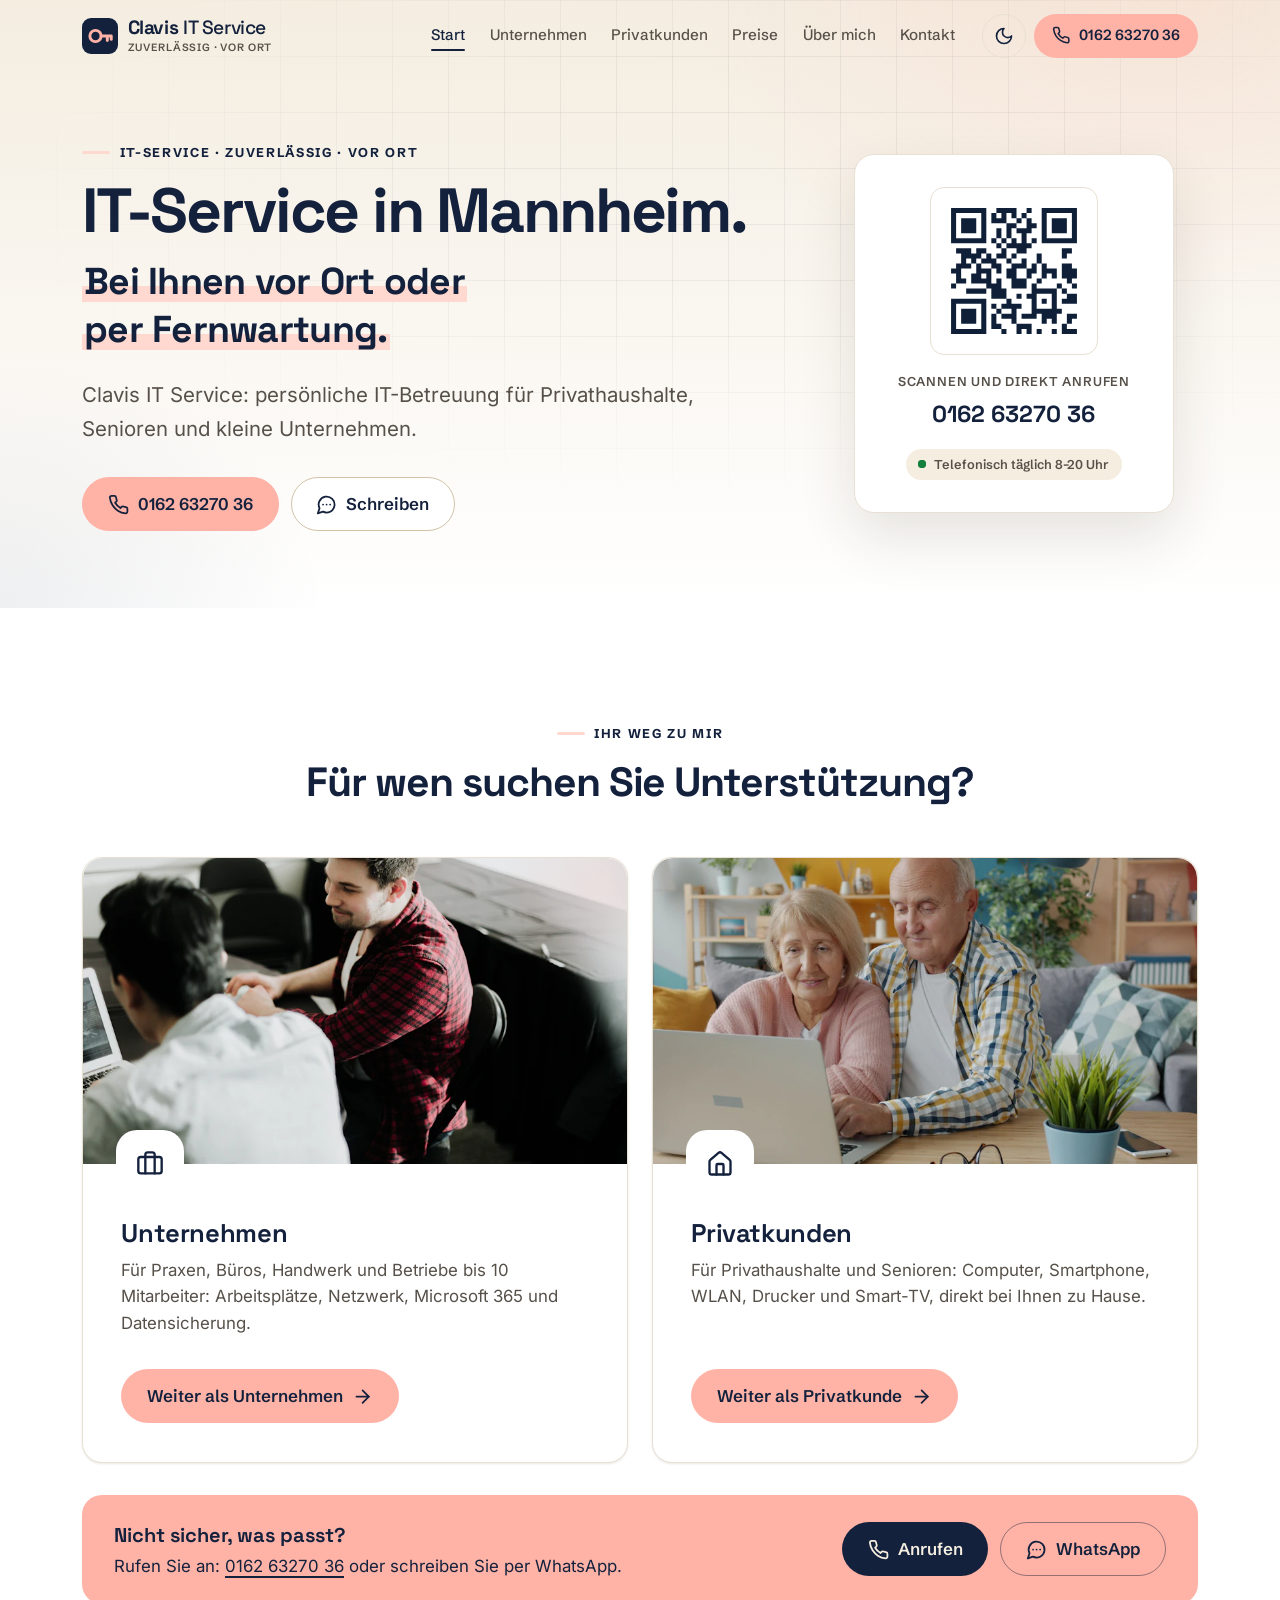
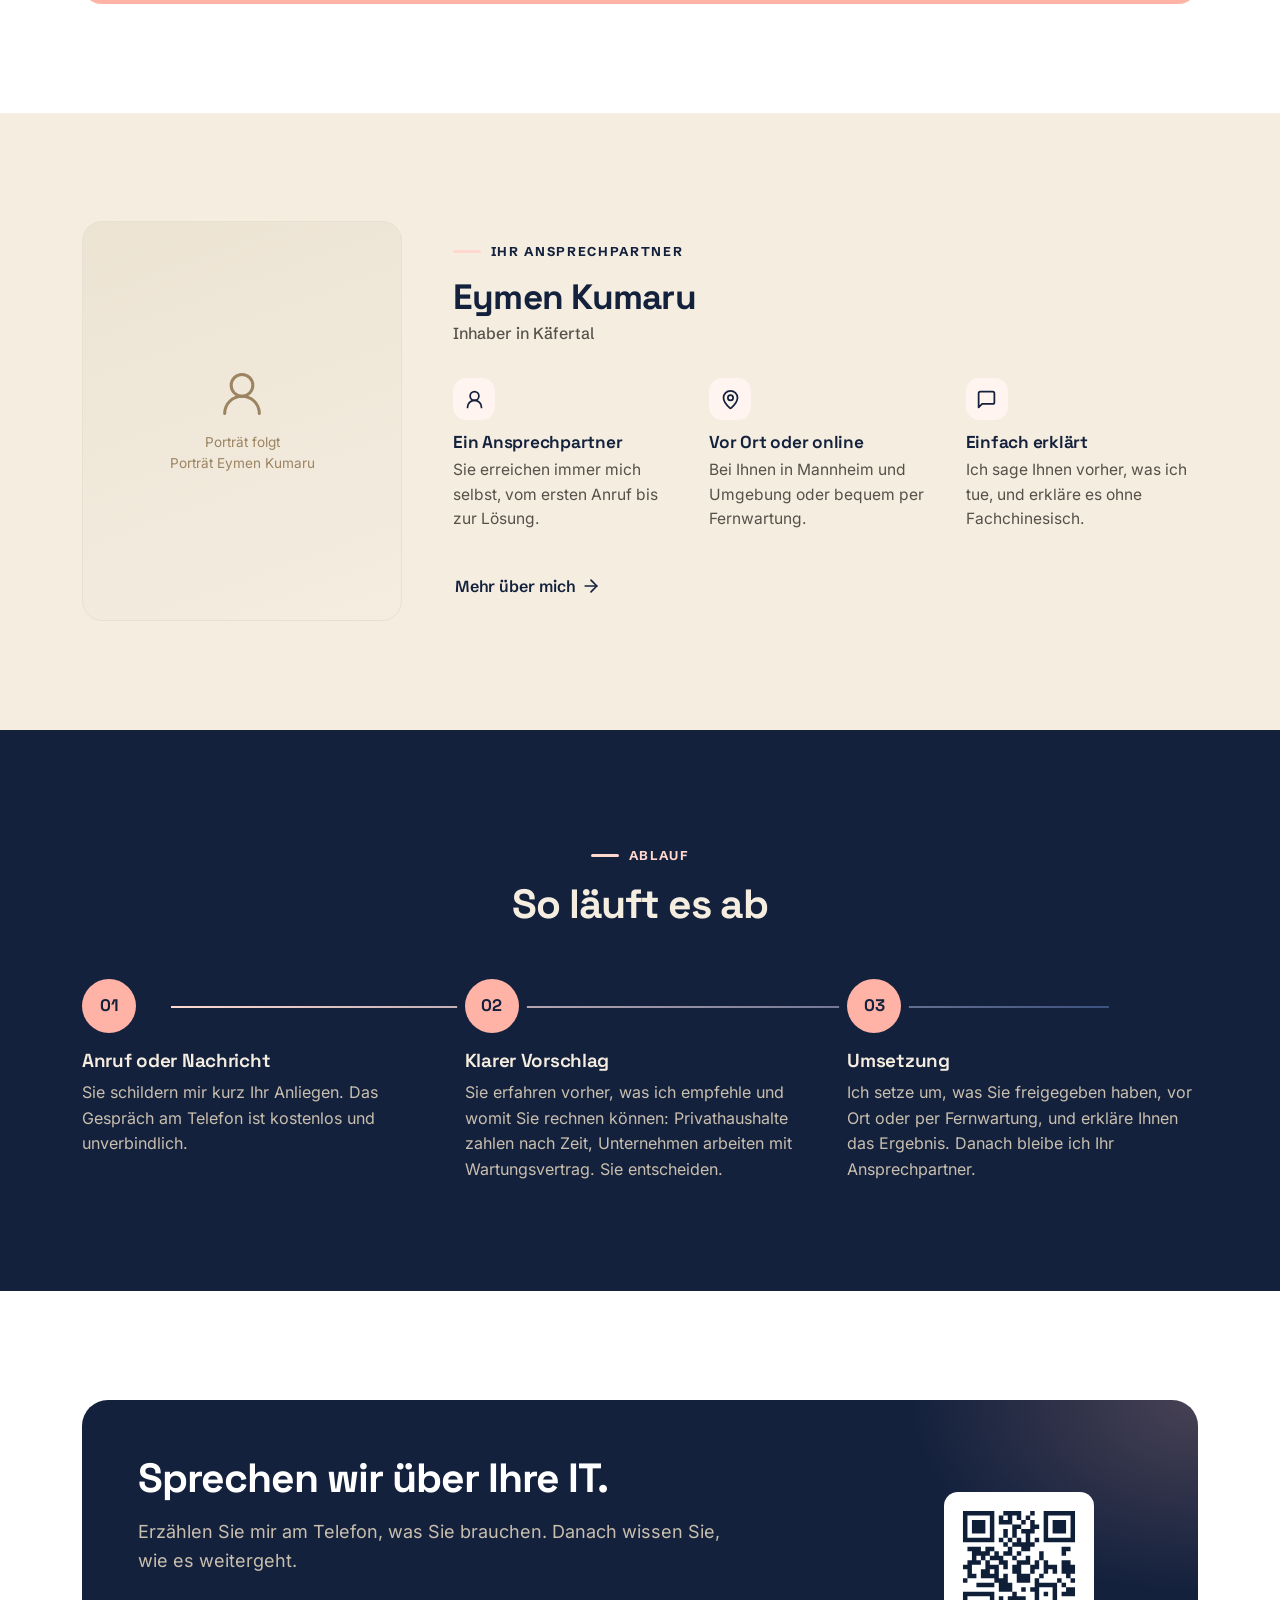
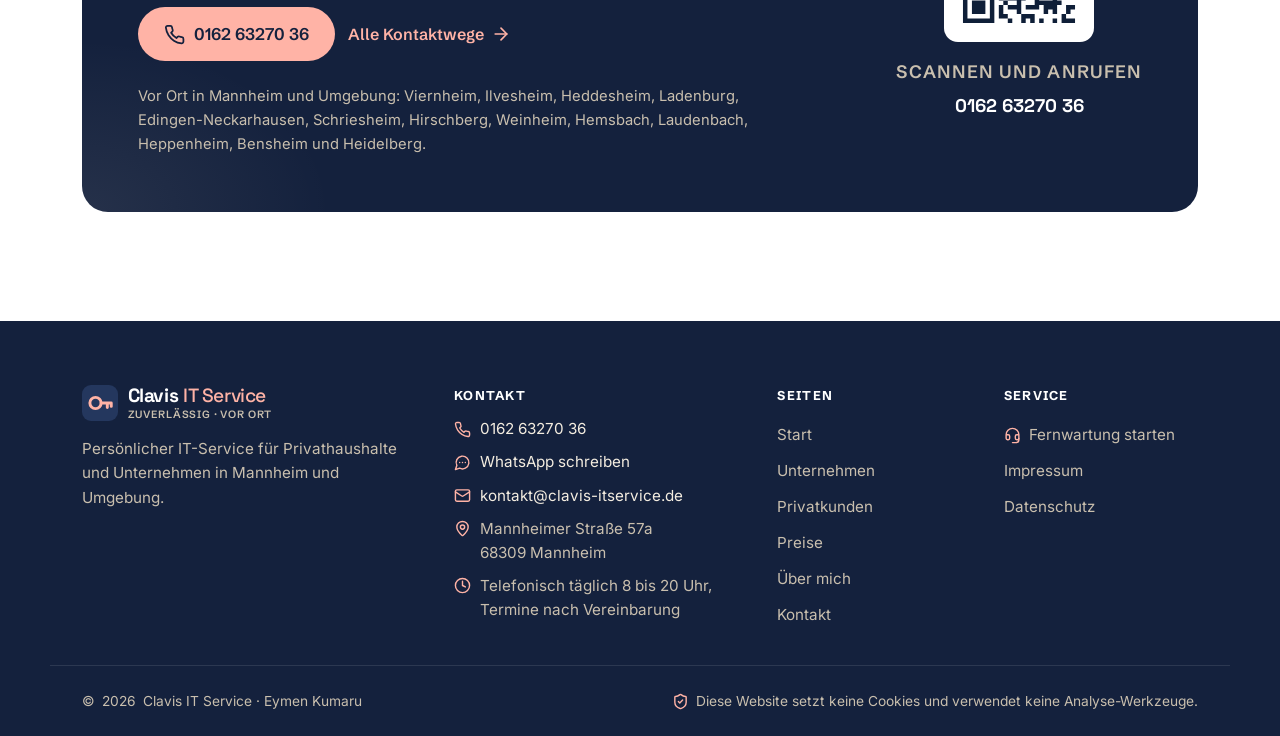
==== commit 10b6100b: "Weißer Seitenhintergrund Seiten- und Kartenhintergrund weiß, abwechselnde Abschnitte und Seitenkopf " ====
--- a/index.html
+++ b/index.html
@@ -6,7 +6,7 @@
   <title>Clavis IT Service | IT-Service für Privathaushalte &amp; Unternehmen in Mannheim</title>
   <meta name="description" content="IT-Service in Mannheim und 25 km Umkreis: für Privathaushalte und Senioren vor Ort, für kleine Unternehmen im Wartungsvertrag. Auch per Fernwartung.">
   <link rel="canonical" href="https://clavis-itservice.de/">
-  <meta name="theme-color" content="#F4EDE0" media="(prefers-color-scheme: light)">
+  <meta name="theme-color" content="#FFFFFF" media="(prefers-color-scheme: light)">
   <meta name="theme-color" content="#14213D" media="(prefers-color-scheme: dark)">
   <meta property="og:type" content="website">
   <meta property="og:locale" content="de_DE">
@@ -18,8 +18,8 @@
   <link rel="preload" href="assets/fonts/inter-latin-wght.woff2" as="font" type="font/woff2" crossorigin>
   <link rel="preload" href="assets/fonts/space-grotesk-latin-wght.woff2" as="font" type="font/woff2" crossorigin>
   <script>(function(){try{var t=localStorage.getItem('clavis-theme');if(t==='dark'||t==='light')document.documentElement.setAttribute('data-theme',t);}catch(e){}})();</script>
-  <link rel="stylesheet" href="assets/css/styles.css?v=6">
-  <script src="assets/js/main.js?v=6" defer></script>
+  <link rel="stylesheet" href="assets/css/styles.css?v=7">
+  <script src="assets/js/main.js?v=7" defer></script>
   <script type="application/ld+json">{"@context":"https://schema.org","@type":"LocalBusiness","name":"Clavis IT Service","description":"Persönlicher IT-Service für Privathaushalte, Senioren und kleine Unternehmen in Mannheim und Umgebung.","url":"https://clavis-itservice.de/","telephone":"+49 162 6327036","email":"kontakt@clavis-itservice.de","founder":{"@type":"Person","name":"Eymen Kumaru"},"address":{"@type":"PostalAddress","streetAddress":"Mannheimer Straße 57a","postalCode":"68309","addressLocality":"Mannheim","addressCountry":"DE"},"openingHours":"Mo-Su 08:00-20:00","areaServed":["Mannheim","Viernheim","Ilvesheim","Heddesheim","Ladenburg","Edingen-Neckarhausen","Schriesheim","Hirschberg","Weinheim","Hemsbach","Laudenbach","Heppenheim","Bensheim","Heidelberg"]}</script>
 </head>
 <body>
--- a/assets/css/styles.css
+++ b/assets/css/styles.css
@@ -46,13 +46,13 @@
   --on-navy-muted: #c9bfae;
 
   /* Semantik */
-  --bg: var(--cream);
-  --bg-alt: var(--sand-100);
-  --surface: var(--cream-soft);
+  --bg: #ffffff;                 /* Seitenhintergrund weiß */
+  --bg-alt: var(--cream);        /* abwechselnde Abschnitte in Cream */
+  --surface: #ffffff;
   --surface-2: #ffffff;
   --text: var(--navy);
   --text-muted: #565049;
-  --border: #e1d6c4;
+  --border: #e8e0d2;
   --border-strong: var(--sand-300);
   --accent: var(--navy);
   --accent-soft: var(--peach-soft);
@@ -61,13 +61,13 @@
   --btn-bg: var(--coral);
   --btn-fg: var(--navy);
   --btn-hover: var(--coral-hover);
-  --header-bg: rgba(244, 237, 224, .88);
-  --hero-a: var(--sand-100);
-  --hero-b: var(--cream);
+  --header-bg: rgba(255, 255, 255, .9);
+  --hero-a: var(--cream);
+  --hero-b: #ffffff;
   --glow: rgba(255, 179, 166, .16);
   --grid-line: rgba(20, 33, 61, .06);
-  --media-a: var(--sand-200);
-  --media-b: var(--sand-100);
+  --media-a: var(--sand-100);
+  --media-b: var(--cream);
   --footer-bg: var(--navy);
   --warn-bg: #fdf4e1;
   --warn-border: #ead3a0;
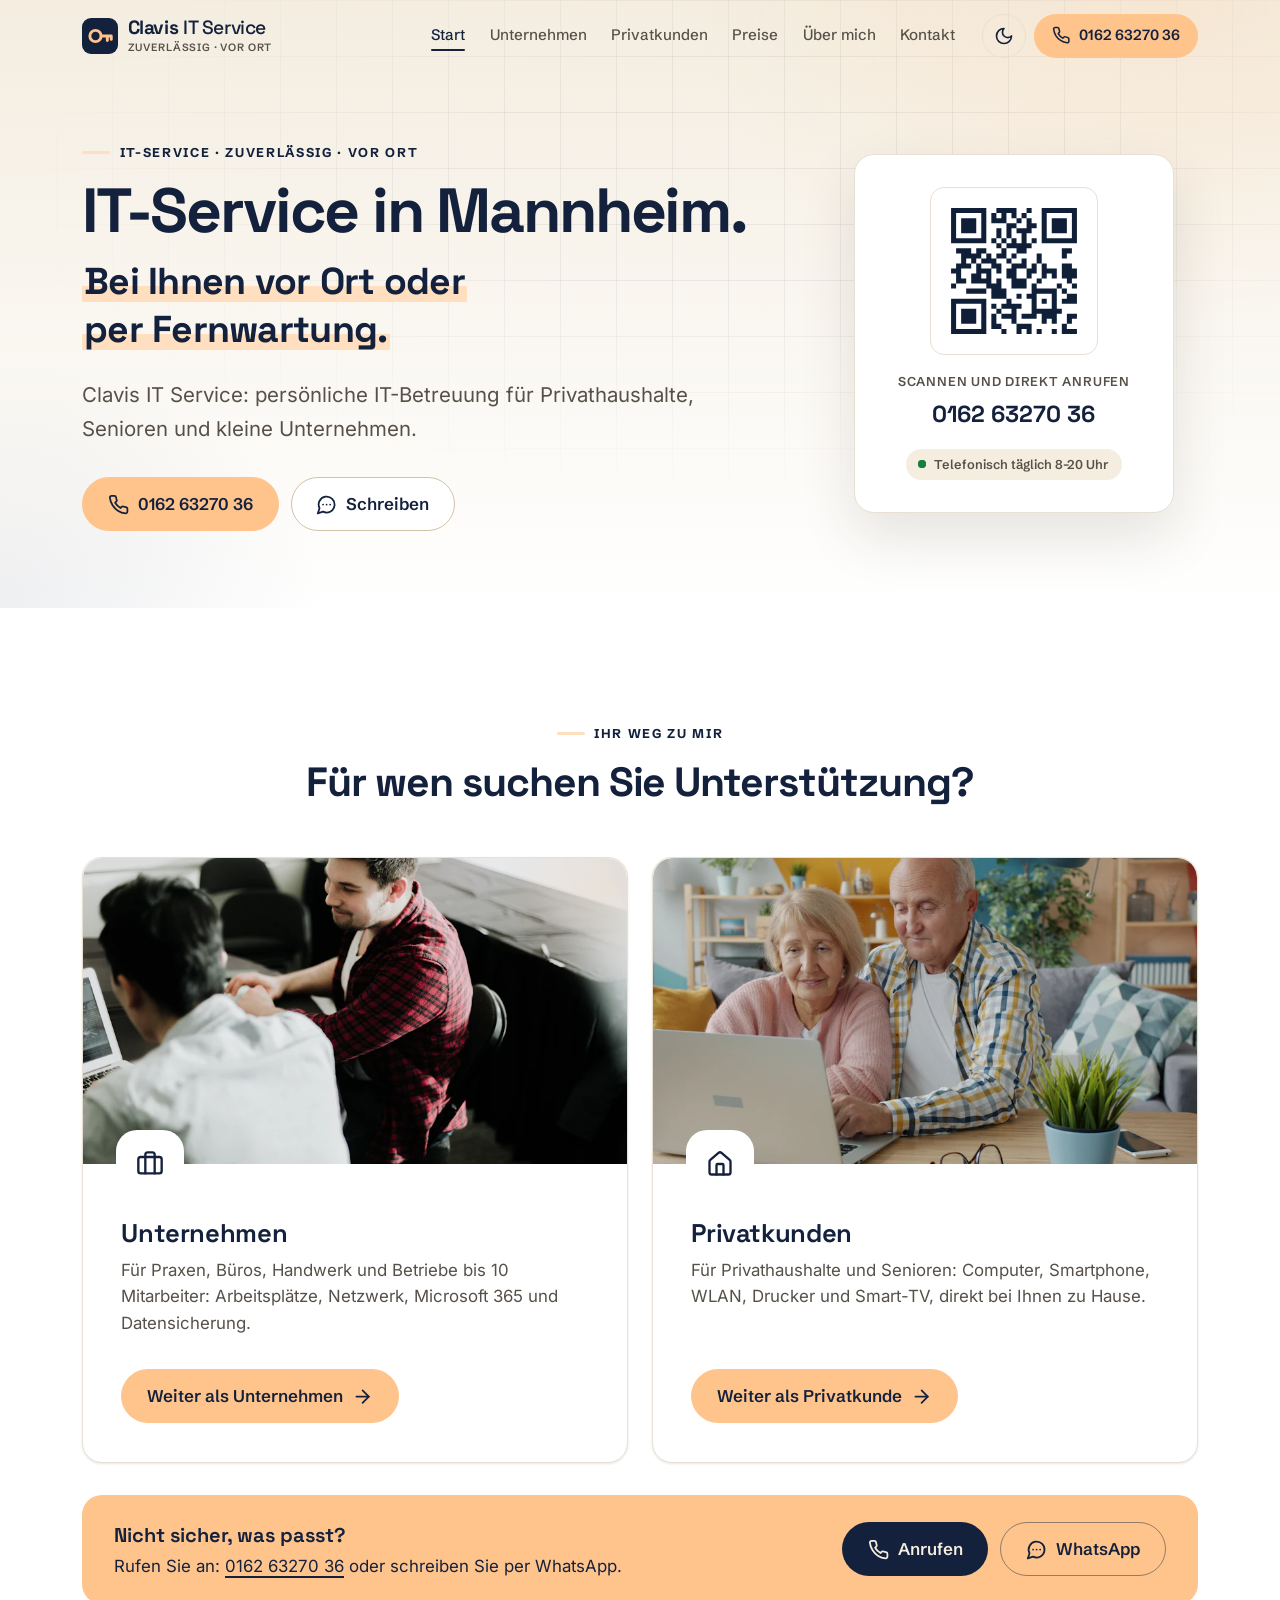
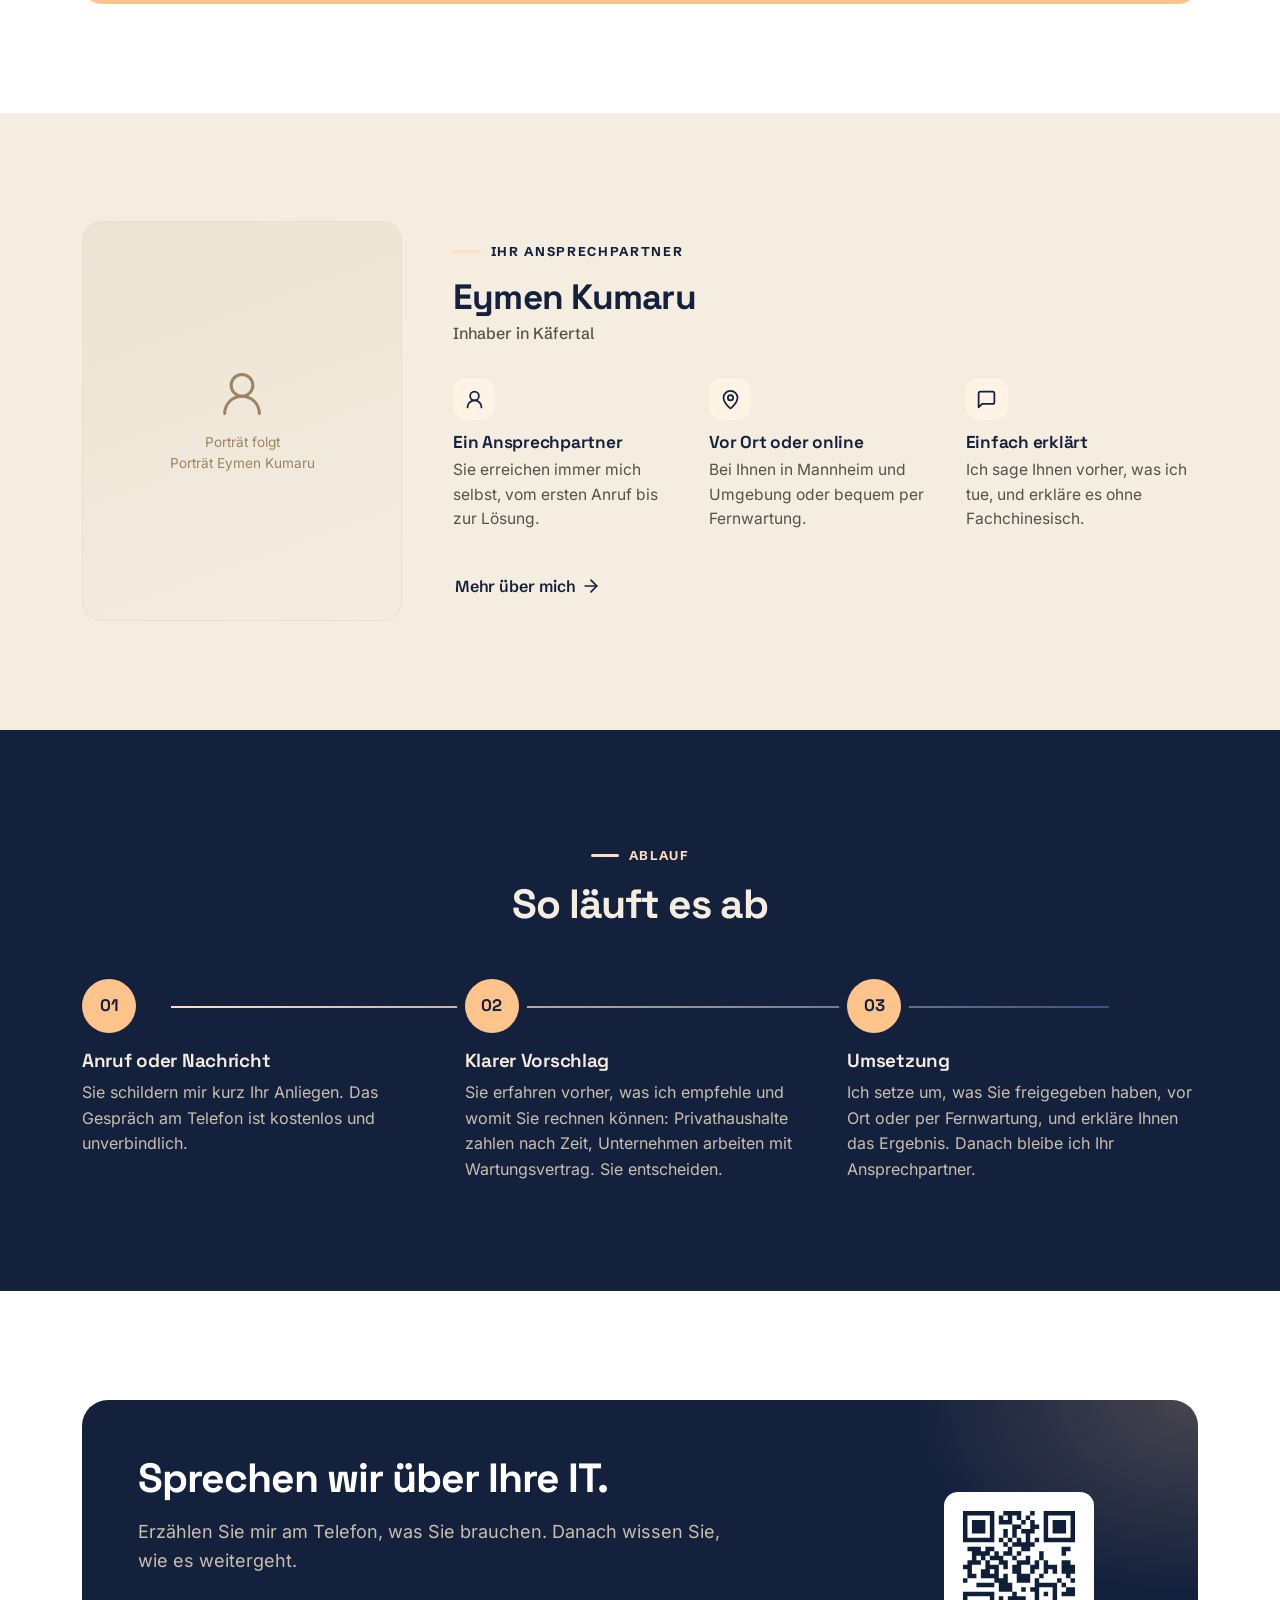
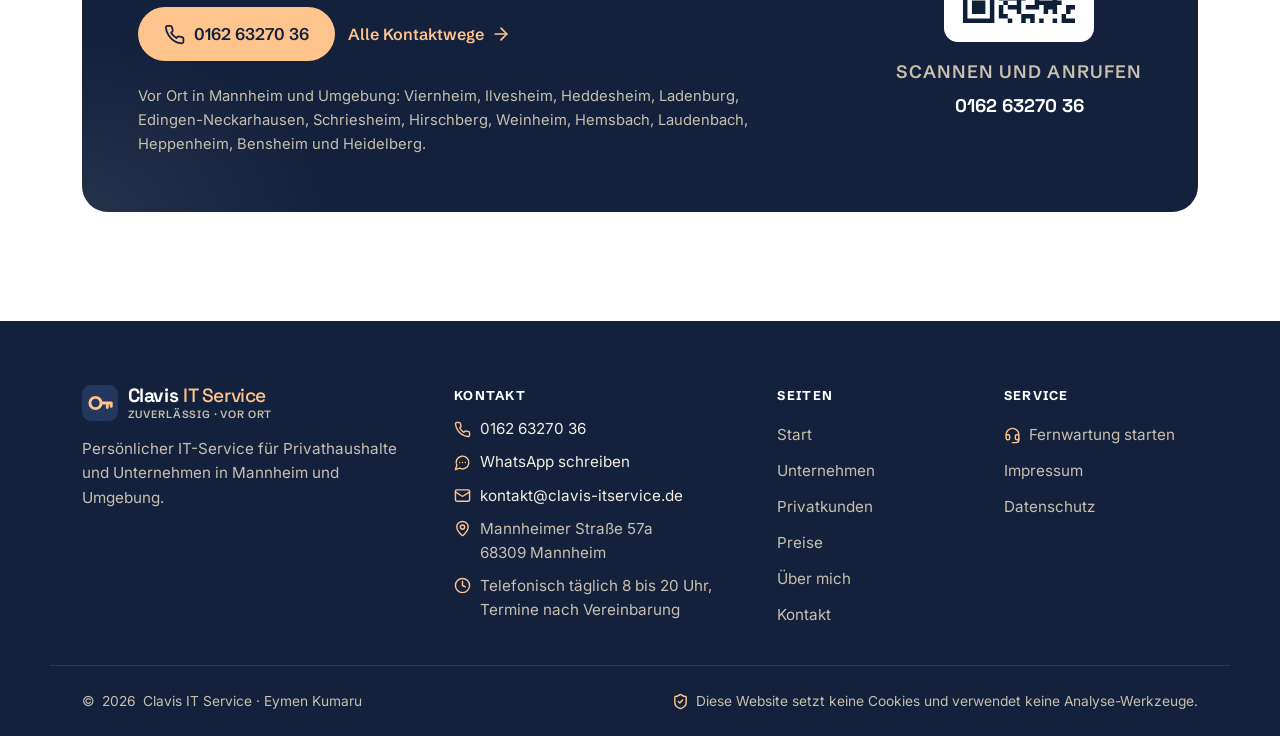
==== commit cbb2bd79: "Aprikose statt Coral Akzentfarbe #FFC48C für Buttons, Hinweisband, Boxen, Schrittnummern, Logo und F" ====
--- a/index.html
+++ b/index.html
@@ -18,8 +18,8 @@
   <link rel="preload" href="assets/fonts/inter-latin-wght.woff2" as="font" type="font/woff2" crossorigin>
   <link rel="preload" href="assets/fonts/space-grotesk-latin-wght.woff2" as="font" type="font/woff2" crossorigin>
   <script>(function(){try{var t=localStorage.getItem('clavis-theme');if(t==='dark'||t==='light')document.documentElement.setAttribute('data-theme',t);}catch(e){}})();</script>
-  <link rel="stylesheet" href="assets/css/styles.css?v=7">
-  <script src="assets/js/main.js?v=7" defer></script>
+  <link rel="stylesheet" href="assets/css/styles.css?v=8">
+  <script src="assets/js/main.js?v=8" defer></script>
   <script type="application/ld+json">{"@context":"https://schema.org","@type":"LocalBusiness","name":"Clavis IT Service","description":"Persönlicher IT-Service für Privathaushalte, Senioren und kleine Unternehmen in Mannheim und Umgebung.","url":"https://clavis-itservice.de/","telephone":"+49 162 6327036","email":"kontakt@clavis-itservice.de","founder":{"@type":"Person","name":"Eymen Kumaru"},"address":{"@type":"PostalAddress","streetAddress":"Mannheimer Straße 57a","postalCode":"68309","addressLocality":"Mannheim","addressCountry":"DE"},"openingHours":"Mo-Su 08:00-20:00","areaServed":["Mannheim","Viernheim","Ilvesheim","Heddesheim","Ladenburg","Edingen-Neckarhausen","Schriesheim","Hirschberg","Weinheim","Hemsbach","Laudenbach","Heppenheim","Bensheim","Heidelberg"]}</script>
 </head>
 <body>
@@ -27,7 +27,7 @@
 <header class="site-header" data-header>
   <div class="container header-inner">
     <a class="brand" href="index.html" aria-label="Clavis IT Service – zur Startseite">
-      <svg class="brand-mark" viewBox="0 0 32 32" aria-hidden="true"><rect width="32" height="32" rx="8"/><circle cx="12" cy="16" r="5" fill="none" stroke="#FFB3A6" stroke-width="2.6"/><path d="M17 16h9M22.5 16v4M26 16v3" fill="none" stroke="#FFB3A6" stroke-width="2.6" stroke-linecap="round"/></svg>
+      <svg class="brand-mark" viewBox="0 0 32 32" aria-hidden="true"><rect width="32" height="32" rx="8"/><circle cx="12" cy="16" r="5" fill="none" stroke="#FFC48C" stroke-width="2.6"/><path d="M17 16h9M22.5 16v4M26 16v3" fill="none" stroke="#FFC48C" stroke-width="2.6" stroke-linecap="round"/></svg>
       <span class="brand-text"><span class="brand-name">Clavis <span>IT Service</span></span><span class="brand-claim">Zuverlässig · Vor Ort</span></span>
     </a>
     <nav class="nav" id="site-nav" aria-label="Hauptnavigation" data-nav>
@@ -144,7 +144,7 @@
   <div class="container footer-grid">
     <div>
       <a class="brand" href="index.html" aria-label="Clavis IT Service – zur Startseite">
-        <svg class="brand-mark" viewBox="0 0 32 32" aria-hidden="true"><rect width="32" height="32" rx="8"/><circle cx="12" cy="16" r="5" fill="none" stroke="#FFB3A6" stroke-width="2.6"/><path d="M17 16h9M22.5 16v4M26 16v3" fill="none" stroke="#FFB3A6" stroke-width="2.6" stroke-linecap="round"/></svg>
+        <svg class="brand-mark" viewBox="0 0 32 32" aria-hidden="true"><rect width="32" height="32" rx="8"/><circle cx="12" cy="16" r="5" fill="none" stroke="#FFC48C" stroke-width="2.6"/><path d="M17 16h9M22.5 16v4M26 16v3" fill="none" stroke="#FFC48C" stroke-width="2.6" stroke-linecap="round"/></svg>
       <span class="brand-text"><span class="brand-name">Clavis <span>IT Service</span></span><span class="brand-claim">Zuverlässig · Vor Ort</span></span>
       </a>
       <p>Persönlicher IT-Service für Privathaushalte und Unternehmen in Mannheim und Umgebung.</p>
--- a/assets/css/styles.css
+++ b/assets/css/styles.css
@@ -27,7 +27,7 @@
   /* Markenfarben */
   --navy: #14213d;
   --cream: #f4ede0;
-  --coral: #ffb3a6;             /* helles Coral (ursprünglich #ff6b5b) */
+  --coral: #ffc48c;             /* Aprikose: Buttons, Hinweisband, Boxen (Name bleibt aus Kompatibilität) */
 
   /* Abstufungen */
   --cream-soft: #fbf7f0;
@@ -39,9 +39,9 @@
   --navy-900: var(--navy);
   --navy-800: #1c2d50;
   --navy-700: #24375e;
-  --peach: #ffd9cf;             /* helle Akzentfarbe: Linien, Markierungen, Flächen */
-  --peach-soft: #fff4f0;
-  --coral-hover: #ffc5bb;
+  --peach: #ffdfbf;             /* helle Akzentfarbe: Linien, Markierungen, Flächen */
+  --peach-soft: #fff3e6;
+  --coral-hover: #ffd3a8;
   --on-navy: #f4ede0;
   --on-navy-muted: #c9bfae;
 
@@ -64,7 +64,7 @@
   --header-bg: rgba(255, 255, 255, .9);
   --hero-a: var(--cream);
   --hero-b: #ffffff;
-  --glow: rgba(255, 179, 166, .16);
+  --glow: rgba(255, 196, 140, .16);
   --grid-line: rgba(20, 33, 61, .06);
   --media-a: var(--sand-100);
   --media-b: var(--cream);
@@ -115,10 +115,10 @@
   color-scheme: dark;
   --bg: var(--navy); --bg-alt: #182847; --surface: #1c2d50; --surface-2: #22365e;
   --text: var(--cream); --text-muted: #c2b9aa; --border: #2b3e66; --border-strong: #3c527f;
-  --accent: var(--peach); --accent-soft: rgba(255, 217, 207, .14); --accent-deco: var(--peach); --mark: rgba(255, 217, 207, .32);
+  --accent: var(--peach); --accent-soft: rgba(255, 223, 191, .14); --accent-deco: var(--peach); --mark: rgba(255, 223, 191, .32);
   --btn-bg: var(--coral); --btn-fg: var(--navy); --btn-hover: var(--coral-hover);
   --header-bg: rgba(20, 33, 61, .86);
-  --hero-a: #1a2a4a; --hero-b: var(--navy); --glow: rgba(255, 179, 166, .12); --grid-line: rgba(255, 255, 255, .04);
+  --hero-a: #1a2a4a; --hero-b: var(--navy); --glow: rgba(255, 196, 140, .12); --grid-line: rgba(255, 255, 255, .04);
   --media-a: #22365e; --media-b: #1c2d50; --footer-bg: var(--navy-950);
   --warn-bg: rgba(234, 179, 8, .08); --warn-border: rgba(234, 179, 8, .32); --warn-text: #f3dc9f; --warn-icon: #facc15;
   --ok: #4ade80;
@@ -129,10 +129,10 @@
     color-scheme: dark;
     --bg: var(--navy); --bg-alt: #182847; --surface: #1c2d50; --surface-2: #22365e;
     --text: var(--cream); --text-muted: #c2b9aa; --border: #2b3e66; --border-strong: #3c527f;
-    --accent: var(--peach); --accent-soft: rgba(255, 217, 207, .14); --accent-deco: var(--peach); --mark: rgba(255, 217, 207, .32);
+    --accent: var(--peach); --accent-soft: rgba(255, 223, 191, .14); --accent-deco: var(--peach); --mark: rgba(255, 223, 191, .32);
     --btn-bg: var(--coral); --btn-fg: var(--navy); --btn-hover: var(--coral-hover);
     --header-bg: rgba(20, 33, 61, .86);
-    --hero-a: #1a2a4a; --hero-b: var(--navy); --glow: rgba(255, 179, 166, .12); --grid-line: rgba(255, 255, 255, .04);
+    --hero-a: #1a2a4a; --hero-b: var(--navy); --glow: rgba(255, 196, 140, .12); --grid-line: rgba(255, 255, 255, .04);
     --media-a: #22365e; --media-b: #1c2d50; --footer-bg: var(--navy-950);
     --warn-bg: rgba(234, 179, 8, .08); --warn-border: rgba(234, 179, 8, .32); --warn-text: #f3dc9f; --warn-icon: #facc15;
     --ok: #4ade80;
@@ -185,7 +185,7 @@
 .icon-arrow { transition: transform var(--t-med) var(--ease-out); }
 .btn:hover .icon-arrow, .btn-link:hover .icon-arrow { transform: translateX(3px); }
 .btn-primary { --b-bg: var(--btn-bg); --b-fg: var(--btn-fg); }
-.btn-primary:hover { --b-bg: var(--btn-hover); box-shadow: 0 8px 22px rgba(255, 179, 166, .35); }
+.btn-primary:hover { --b-bg: var(--btn-hover); box-shadow: 0 8px 22px rgba(255, 196, 140, .35); }
 .btn-outline { --b-fg: var(--text); --b-bd: var(--border-strong); --b-bg: var(--surface); }
 .btn-outline:hover { --b-bd: var(--text); }
 .btn-link {
@@ -359,7 +359,7 @@
 .section-navy {
   --bg: var(--navy); --bg-alt: var(--navy); --surface: var(--navy-800); --surface-2: var(--navy-700);
   --text: var(--on-navy); --text-muted: var(--on-navy-muted); --border: #2b3e66; --border-strong: #3c527f;
-  --accent: var(--peach); --accent-soft: rgba(255, 217, 207, .15); --accent-deco: var(--peach); --mark: rgba(255, 217, 207, .32);
+  --accent: var(--peach); --accent-soft: rgba(255, 223, 191, .15); --accent-deco: var(--peach); --mark: rgba(255, 223, 191, .32);
   background: var(--bg); color: var(--text);
 }
 :root[data-theme="dark"] .section-navy { --bg: var(--navy-950); }
@@ -608,7 +608,7 @@
 .calc-sum .label { font-family: var(--font-ui); font-size: .8rem; font-weight: 600; letter-spacing: .08em; text-transform: uppercase; color: var(--on-navy-muted); }
 .calc-total { display: block; margin-top: var(--s-2); font-family: var(--font-display); font-size: clamp(2.4rem, 2rem + 1.5vw, 3rem); font-weight: 700; letter-spacing: -.03em; line-height: 1.05; font-variant-numeric: tabular-nums; }
 .calc-sum .sum-fine { margin-top: var(--s-3); font-size: .9rem; color: var(--on-navy-muted); }
-.calc-min { display: inline-flex; margin-top: var(--s-3); padding: .3rem .75rem; border-radius: var(--r-pill); background: rgba(255, 179, 166, .18); color: var(--coral); font-size: .82rem; font-weight: 600; }
+.calc-min { display: inline-flex; margin-top: var(--s-3); padding: .3rem .75rem; border-radius: var(--r-pill); background: rgba(255, 196, 140, .18); color: var(--coral); font-size: .82rem; font-weight: 600; }
 .calc-sum .btn-row { display: grid; gap: var(--s-3); margin-top: var(--s-5); }
 .calc-sum .btn { width: 100%; }
 .calc-sum .btn-primary, .cta-box .btn-primary { --b-bg: var(--coral); --b-fg: var(--navy); }
@@ -654,7 +654,7 @@
 @media (prefers-color-scheme: dark) { :root:not([data-theme="light"]) .cta-box { background: var(--navy-800); border: 1px solid var(--border); } }
 .cta-box::before {
   content: ""; position: absolute; inset: 0; z-index: -1;
-  background: radial-gradient(30rem 20rem at 100% 0%, rgba(255, 179, 166, .22), transparent 60%), radial-gradient(26rem 18rem at 0% 100%, rgba(244, 237, 224, .08), transparent 60%);
+  background: radial-gradient(30rem 20rem at 100% 0%, rgba(255, 196, 140, .22), transparent 60%), radial-gradient(26rem 18rem at 0% 100%, rgba(244, 237, 224, .08), transparent 60%);
 }
 @media (min-width: 900px) { .cta-box { grid-template-columns: 1fr auto; } }
 .cta-box h2 { color: #fff; }
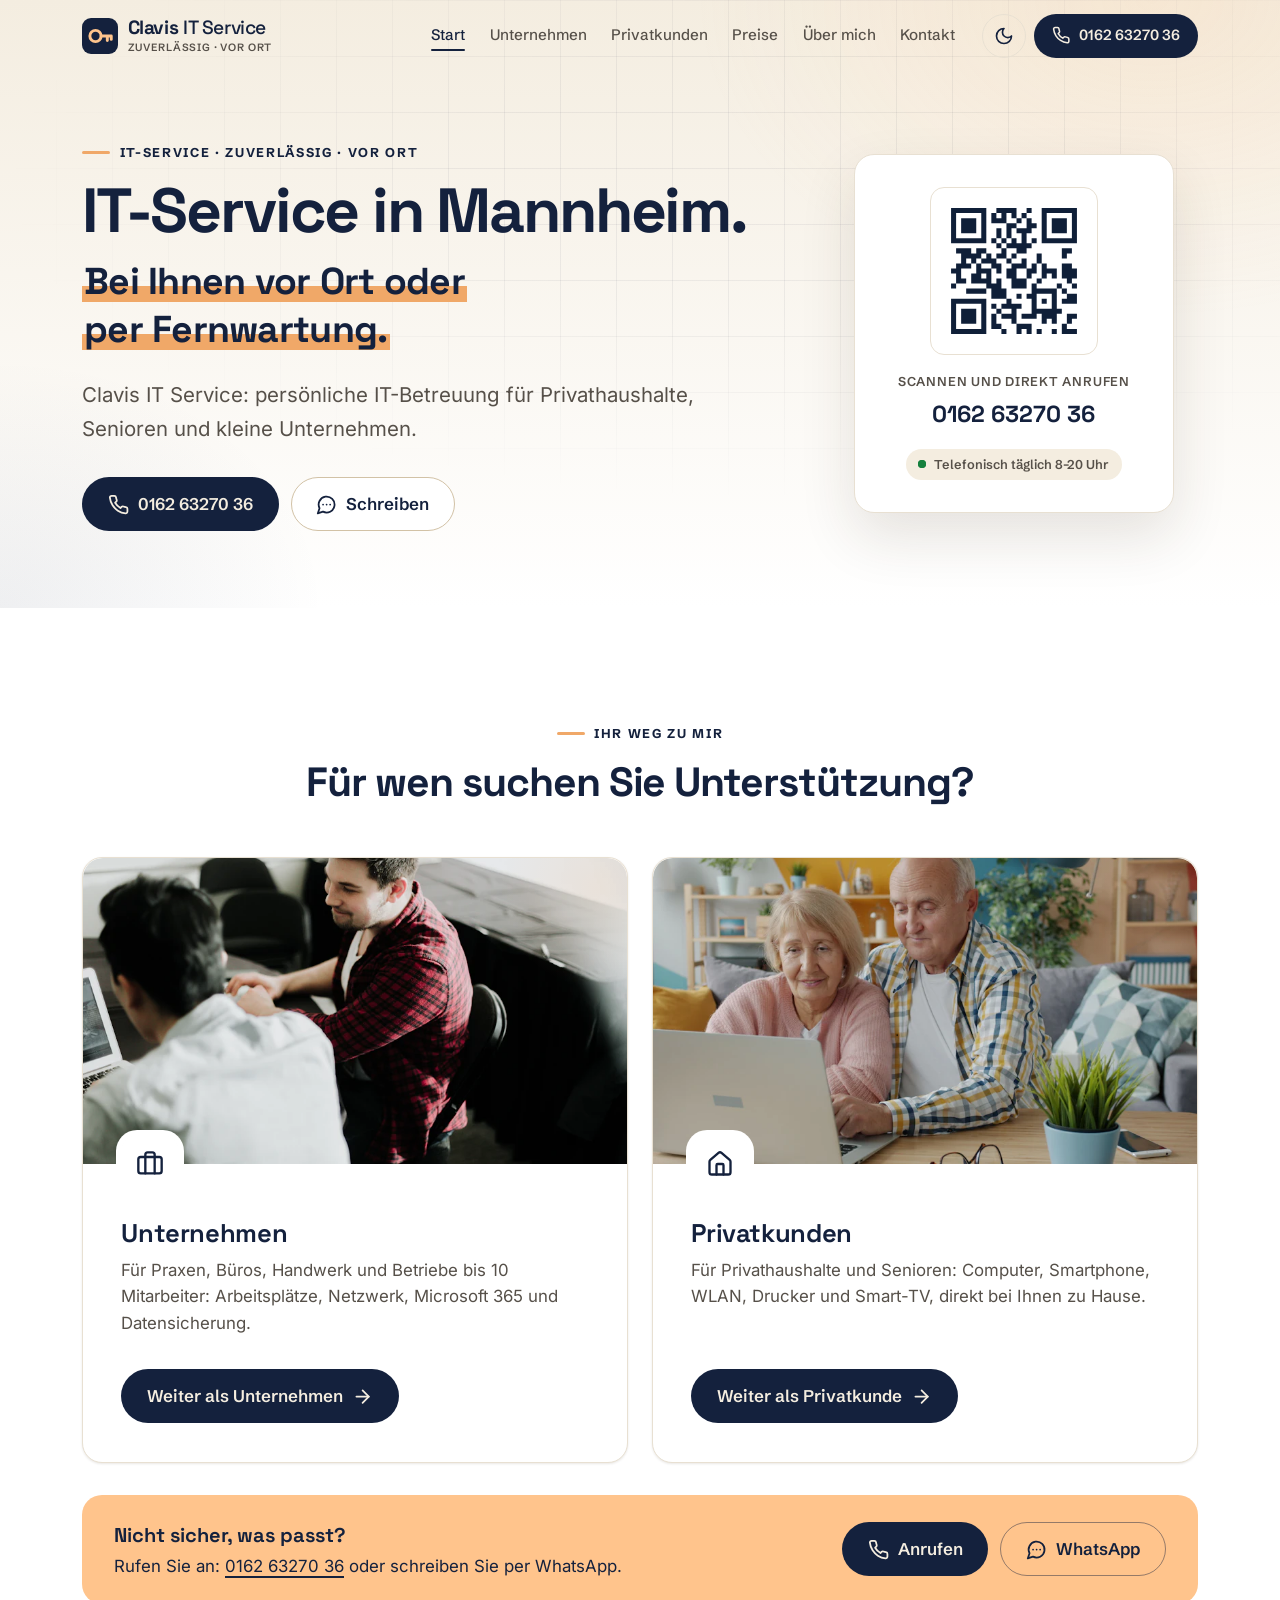
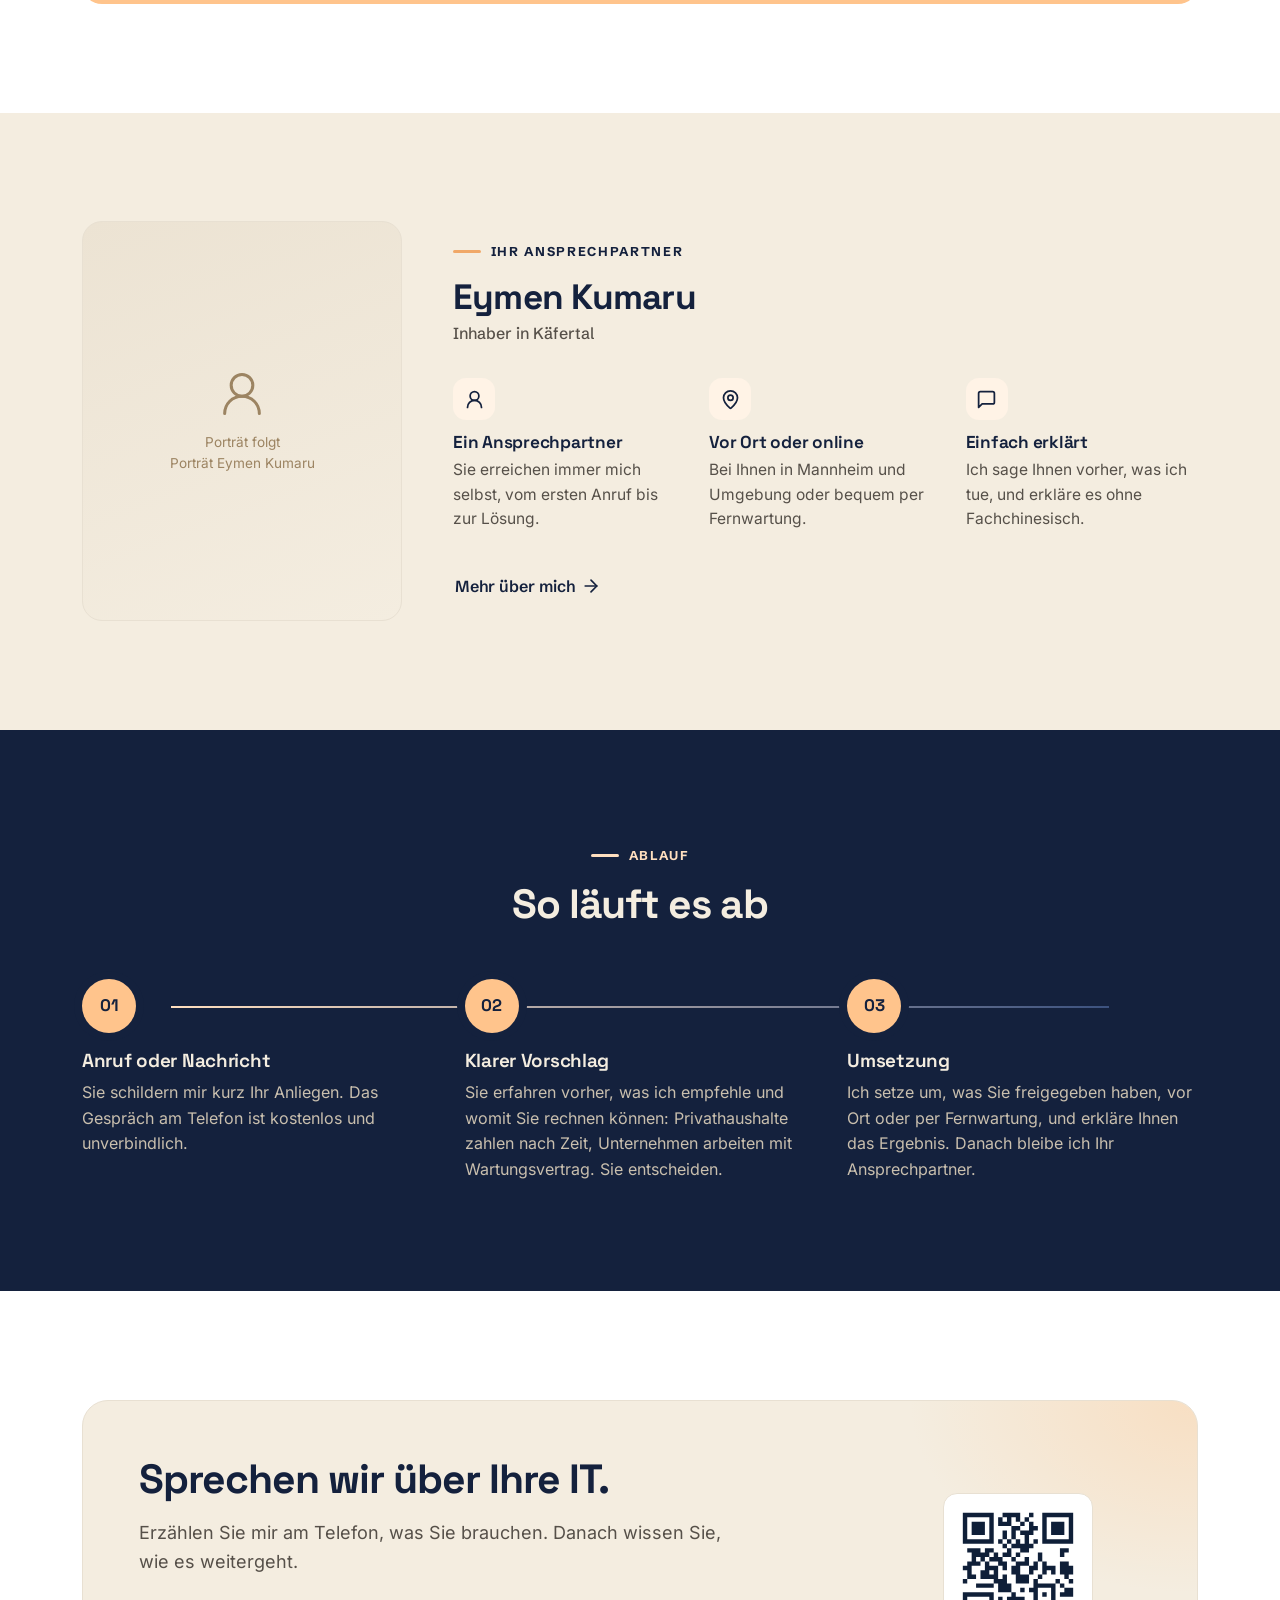
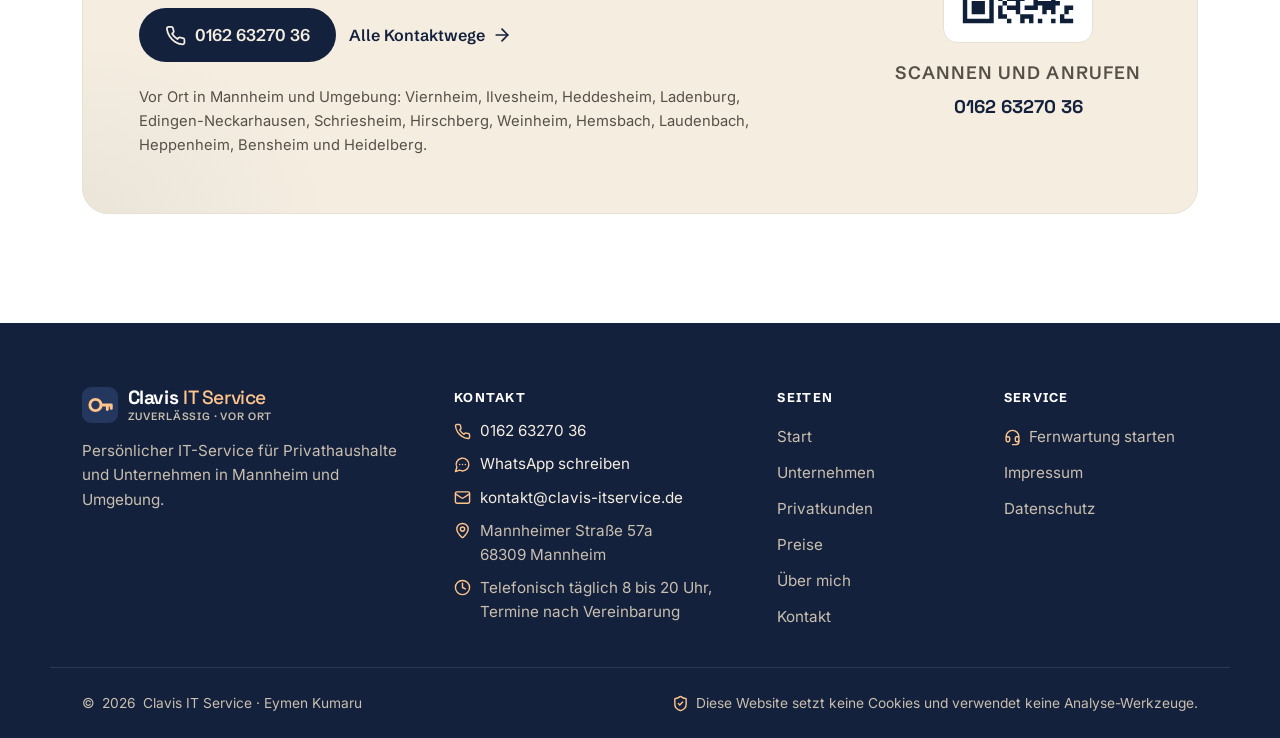
==== commit d6d59daf: "Überarbeitung nach Design-Review (Punkte 1–5) - Hauptbuttons Navy mit Cream-Schrift, Aprikose als Ak" ====
--- a/index.html
+++ b/index.html
@@ -2,7 +2,7 @@
 <html lang="de">
 <head>
   <meta charset="utf-8">
-  <meta name="viewport" content="width=device-width, initial-scale=1">
+  <meta name="viewport" content="width=device-width, initial-scale=1, viewport-fit=cover">
   <title>Clavis IT Service | IT-Service für Privathaushalte &amp; Unternehmen in Mannheim</title>
   <meta name="description" content="IT-Service in Mannheim und 25 km Umkreis: für Privathaushalte und Senioren vor Ort, für kleine Unternehmen im Wartungsvertrag. Auch per Fernwartung.">
   <link rel="canonical" href="https://clavis-itservice.de/">
@@ -18,8 +18,8 @@
   <link rel="preload" href="assets/fonts/inter-latin-wght.woff2" as="font" type="font/woff2" crossorigin>
   <link rel="preload" href="assets/fonts/space-grotesk-latin-wght.woff2" as="font" type="font/woff2" crossorigin>
   <script>(function(){try{var t=localStorage.getItem('clavis-theme');if(t==='dark'||t==='light')document.documentElement.setAttribute('data-theme',t);}catch(e){}})();</script>
-  <link rel="stylesheet" href="assets/css/styles.css?v=8">
-  <script src="assets/js/main.js?v=8" defer></script>
+  <link rel="stylesheet" href="assets/css/styles.css?v=9">
+  <script src="assets/js/main.js?v=9" defer></script>
   <script type="application/ld+json">{"@context":"https://schema.org","@type":"LocalBusiness","name":"Clavis IT Service","description":"Persönlicher IT-Service für Privathaushalte, Senioren und kleine Unternehmen in Mannheim und Umgebung.","url":"https://clavis-itservice.de/","telephone":"+49 162 6327036","email":"kontakt@clavis-itservice.de","founder":{"@type":"Person","name":"Eymen Kumaru"},"address":{"@type":"PostalAddress","streetAddress":"Mannheimer Straße 57a","postalCode":"68309","addressLocality":"Mannheim","addressCountry":"DE"},"openingHours":"Mo-Su 08:00-20:00","areaServed":["Mannheim","Viernheim","Ilvesheim","Heddesheim","Ladenburg","Edingen-Neckarhausen","Schriesheim","Hirschberg","Weinheim","Hemsbach","Laudenbach","Heppenheim","Bensheim","Heidelberg"]}</script>
 </head>
 <body>
@@ -38,6 +38,7 @@
       <button class="icon-btn theme-toggle" type="button" data-theme-toggle aria-label="Dunkle Darstellung aktivieren">
         <svg class="icon i-moon" aria-hidden="true"><use href="assets/img/icons.svg#i-moon"/></svg><svg class="icon i-sun" aria-hidden="true"><use href="assets/img/icons.svg#i-sun"/></svg>
       </button>
+      <a class="icon-btn header-phone-icon" href="tel:+491626327036" aria-label="Anrufen: 0162 63270 36"><svg class="icon" aria-hidden="true"><use href="assets/img/icons.svg#i-phone"/></svg></a>
       <a class="btn btn-primary btn-sm header-phone" href="tel:+491626327036"><svg class="icon" aria-hidden="true"><use href="assets/img/icons.svg#i-phone"/></svg>0162 63270 36</a>
       <button class="icon-btn nav-toggle" type="button" aria-controls="site-nav" aria-expanded="false" aria-label="Menü öffnen" data-nav-toggle>
         <svg class="icon i-open" aria-hidden="true"><use href="assets/img/icons.svg#i-menu"/></svg><svg class="icon i-close" aria-hidden="true"><use href="assets/img/icons.svg#i-x"/></svg>
@@ -177,5 +178,6 @@
     <span><svg class="icon" aria-hidden="true"><use href="assets/img/icons.svg#i-shield"/></svg>Diese Website setzt keine Cookies und verwendet keine Analyse-Werkzeuge.</span>
   </div>
 </footer>
+<div class="call-bar" data-call-bar><a class="btn btn-primary btn-lg" href="tel:+491626327036"><svg class="icon" aria-hidden="true"><use href="assets/img/icons.svg#i-phone"/></svg>Anrufen</a><a class="btn btn-outline btn-lg" href="https://wa.me/491626327036" rel="noopener"><svg class="icon" aria-hidden="true"><use href="assets/img/icons.svg#i-chat"/></svg>WhatsApp</a></div>
 </body>
 </html>
--- a/assets/css/styles.css
+++ b/assets/css/styles.css
@@ -56,11 +56,12 @@
   --border-strong: var(--sand-300);
   --accent: var(--navy);
   --accent-soft: var(--peach-soft);
-  --accent-deco: var(--peach);
-  --mark: var(--peach);
-  --btn-bg: var(--coral);
-  --btn-fg: var(--navy);
-  --btn-hover: var(--coral-hover);
+  --accent-deco: #f0a868;       /* kräftiges Aprikose für Linien, Marker, Unterstreichungen */
+  --mark: #f0a868;
+  --btn-bg: var(--navy);         /* Hauptbutton Navy, Aprikose bleibt Akzent */
+  --btn-fg: var(--cream);
+  --btn-hover: var(--navy-700);
+  --btn-shadow: rgba(20, 33, 61, .25);
   --header-bg: rgba(255, 255, 255, .9);
   --hero-a: var(--cream);
   --hero-b: #ffffff;
@@ -116,7 +117,7 @@
   --bg: var(--navy); --bg-alt: #182847; --surface: #1c2d50; --surface-2: #22365e;
   --text: var(--cream); --text-muted: #c2b9aa; --border: #2b3e66; --border-strong: #3c527f;
   --accent: var(--peach); --accent-soft: rgba(255, 223, 191, .14); --accent-deco: var(--peach); --mark: rgba(255, 223, 191, .32);
-  --btn-bg: var(--coral); --btn-fg: var(--navy); --btn-hover: var(--coral-hover);
+  --btn-bg: var(--coral); --btn-fg: var(--navy); --btn-hover: var(--coral-hover); --btn-shadow: rgba(255, 196, 140, .3);
   --header-bg: rgba(20, 33, 61, .86);
   --hero-a: #1a2a4a; --hero-b: var(--navy); --glow: rgba(255, 196, 140, .12); --grid-line: rgba(255, 255, 255, .04);
   --media-a: #22365e; --media-b: #1c2d50; --footer-bg: var(--navy-950);
@@ -130,7 +131,7 @@
     --bg: var(--navy); --bg-alt: #182847; --surface: #1c2d50; --surface-2: #22365e;
     --text: var(--cream); --text-muted: #c2b9aa; --border: #2b3e66; --border-strong: #3c527f;
     --accent: var(--peach); --accent-soft: rgba(255, 223, 191, .14); --accent-deco: var(--peach); --mark: rgba(255, 223, 191, .32);
-    --btn-bg: var(--coral); --btn-fg: var(--navy); --btn-hover: var(--coral-hover);
+    --btn-bg: var(--coral); --btn-fg: var(--navy); --btn-hover: var(--coral-hover); --btn-shadow: rgba(255, 196, 140, .3);
     --header-bg: rgba(20, 33, 61, .86);
     --hero-a: #1a2a4a; --hero-b: var(--navy); --glow: rgba(255, 196, 140, .12); --grid-line: rgba(255, 255, 255, .04);
     --media-a: #22365e; --media-b: #1c2d50; --footer-bg: var(--navy-950);
@@ -185,7 +186,7 @@
 .icon-arrow { transition: transform var(--t-med) var(--ease-out); }
 .btn:hover .icon-arrow, .btn-link:hover .icon-arrow { transform: translateX(3px); }
 .btn-primary { --b-bg: var(--btn-bg); --b-fg: var(--btn-fg); }
-.btn-primary:hover { --b-bg: var(--btn-hover); box-shadow: 0 8px 22px rgba(255, 196, 140, .35); }
+.btn-primary:hover { --b-bg: var(--btn-hover); box-shadow: 0 8px 22px var(--btn-shadow, rgba(255, 196, 140, .35)); }
 .btn-outline { --b-fg: var(--text); --b-bd: var(--border-strong); --b-bg: var(--surface); }
 .btn-outline:hover { --b-bd: var(--text); }
 .btn-link {
@@ -360,6 +361,7 @@
   --bg: var(--navy); --bg-alt: var(--navy); --surface: var(--navy-800); --surface-2: var(--navy-700);
   --text: var(--on-navy); --text-muted: var(--on-navy-muted); --border: #2b3e66; --border-strong: #3c527f;
   --accent: var(--peach); --accent-soft: rgba(255, 223, 191, .15); --accent-deco: var(--peach); --mark: rgba(255, 223, 191, .32);
+  --btn-bg: var(--coral); --btn-fg: var(--navy); --btn-hover: var(--coral-hover); --btn-shadow: rgba(255, 196, 140, .3);
   background: var(--bg); color: var(--text);
 }
 :root[data-theme="dark"] .section-navy { --bg: var(--navy-950); }
@@ -611,10 +613,10 @@
 .calc-min { display: inline-flex; margin-top: var(--s-3); padding: .3rem .75rem; border-radius: var(--r-pill); background: rgba(255, 196, 140, .18); color: var(--coral); font-size: .82rem; font-weight: 600; }
 .calc-sum .btn-row { display: grid; gap: var(--s-3); margin-top: var(--s-5); }
 .calc-sum .btn { width: 100%; }
-.calc-sum .btn-primary, .cta-box .btn-primary { --b-bg: var(--coral); --b-fg: var(--navy); }
-.calc-sum .btn-primary:hover, .cta-box .btn-primary:hover { --b-bg: var(--coral-hover); }
-.calc-sum .btn-outline, .cta-box .btn-outline { --b-bg: transparent; --b-fg: var(--on-navy); --b-bd: rgba(244, 237, 224, .3); }
-.calc-sum .btn-outline:hover, .cta-box .btn-outline:hover { --b-bd: rgba(255, 255, 255, .65); }
+.calc-sum .btn-primary { --b-bg: var(--coral); --b-fg: var(--navy); }
+.calc-sum .btn-primary:hover { --b-bg: var(--coral-hover); }
+.calc-sum .btn-outline { --b-bg: transparent; --b-fg: var(--on-navy); --b-bd: rgba(244, 237, 224, .3); }
+.calc-sum .btn-outline:hover { --b-bd: rgba(255, 255, 255, .65); }
 .calc-disclaimer { margin-top: var(--s-5); font-size: .9rem; color: var(--text-muted); }
 .bump { animation: bump .35s var(--ease-out); }
 
@@ -648,25 +650,55 @@
 .section + .cta-band, .section-alt + .cta-band { padding-top: var(--section-y); }
 .cta-box {
   position: relative; isolation: isolate; overflow: hidden; display: grid; gap: var(--s-6); align-items: center;
-  padding: clamp(2rem, 5vw, 3.5rem); border-radius: calc(var(--r-lg) + 6px); background: var(--navy-900); color: var(--on-navy);
-}
-:root[data-theme="dark"] .cta-box { background: var(--navy-800); border: 1px solid var(--border); }
-@media (prefers-color-scheme: dark) { :root:not([data-theme="light"]) .cta-box { background: var(--navy-800); border: 1px solid var(--border); } }
+  padding: clamp(2rem, 5vw, 3.5rem); border-radius: calc(var(--r-lg) + 6px);
+  background: var(--cream); color: var(--text); border: 1px solid var(--border);
+}
+:root[data-theme="dark"] .cta-box { background: var(--navy-800); }
+@media (prefers-color-scheme: dark) { :root:not([data-theme="light"]) .cta-box { background: var(--navy-800); } }
 .cta-box::before {
   content: ""; position: absolute; inset: 0; z-index: -1;
-  background: radial-gradient(30rem 20rem at 100% 0%, rgba(255, 196, 140, .22), transparent 60%), radial-gradient(26rem 18rem at 0% 100%, rgba(244, 237, 224, .08), transparent 60%);
+  background: radial-gradient(30rem 20rem at 100% 0%, rgba(255, 196, 140, .35), transparent 60%), radial-gradient(26rem 18rem at 0% 100%, rgba(20, 33, 61, .04), transparent 60%);
 }
 @media (min-width: 900px) { .cta-box { grid-template-columns: 1fr auto; } }
-.cta-box h2 { color: #fff; }
-.cta-box p { margin-top: var(--s-4); color: var(--on-navy-muted); font-size: var(--fs-md); max-width: 56ch; }
+.cta-box p { margin-top: var(--s-4); color: var(--text-muted); font-size: var(--fs-md); max-width: 56ch; }
 .cta-box .btn-row { margin-top: var(--s-6); }
-.cta-box .btn-link { color: var(--coral); }
-.cta-box .cta-area { margin-top: var(--s-5); font-size: .92rem; color: var(--on-navy-muted); max-width: 72ch; }
+.cta-box .cta-area { margin-top: var(--s-5); font-size: .92rem; color: var(--text-muted); max-width: 72ch; }
 .cta-qr { display: none; text-align: center; }
 @media (min-width: 900px) and (hover: hover) { .cta-qr { display: block; } }
-.cta-qr .qr { width: 150px; height: 150px; margin-bottom: var(--s-3); border: 0; }
-.cta-qr .qr-label { color: var(--on-navy-muted); }
-.cta-qr .qr-phone { color: #fff; font-size: 1.15rem; }
+.cta-qr .qr { width: 150px; height: 150px; margin-bottom: var(--s-3); }
+.cta-qr .qr-phone { font-size: 1.15rem; }
+
+/* ---------- Anrufleiste (Handy) ---------- */
+.call-bar { display: none; }
+@media (max-width: 960px) {
+  .call-bar {
+    position: fixed; left: 0; right: 0; bottom: 0; z-index: 90;
+    display: grid; grid-template-columns: 1fr 1fr; gap: var(--s-2);
+    padding: 10px clamp(1rem, 4vw, 2rem) calc(10px + env(safe-area-inset-bottom));
+    background: var(--header-bg); border-top: 1px solid var(--border); box-shadow: 0 -6px 24px rgba(20, 33, 61, .08);
+    -webkit-backdrop-filter: saturate(180%) blur(14px); backdrop-filter: saturate(180%) blur(14px);
+    transition: transform var(--t-med) var(--ease-out);
+  }
+  .call-bar .btn { min-height: 52px; }
+  .js .call-bar:not(.is-visible), .site-header:has(.nav.is-open) ~ .call-bar { transform: translateY(110%); }
+  body { padding-bottom: calc(76px + env(safe-area-inset-bottom)); }
+}
+.header-phone-icon { display: none; }
+@media (min-width: 961px) and (max-width: 1120px) { .header-phone-icon { display: inline-grid; } }
+
+/* ---------- Porträt im Einstieg (aktiv, sobald assets/img/portrait.webp existiert) ---------- */
+.hero-portrait { position: relative; justify-self: center; width: 100%; max-width: 380px; }
+.hero-portrait .portrait { max-width: none; box-shadow: var(--shadow-lg); }
+@media (max-width: 959px) { .hero-portrait { max-width: 300px; } }
+.qr-mini {
+  position: absolute; left: -44px; bottom: 32px; display: none; align-items: center; gap: var(--s-3);
+  padding: var(--s-3) var(--s-4) var(--s-3) var(--s-3); border-radius: var(--r-md);
+  background: var(--surface); border: 1px solid var(--border); box-shadow: var(--shadow-md);
+}
+@media (min-width: 960px) and (hover: hover) { .qr-mini { display: flex; } }
+.qr-mini .qr { width: 76px; height: 76px; margin: 0; padding: 5px; }
+.qr-mini .qr-label { display: block; font-size: .8rem; }
+.qr-mini .qr-phone { font-size: 1.1rem; margin: 0; }
 
 /* ---------- FAQ ---------- */
 .faq-wrap { display: grid; gap: var(--s-6); }
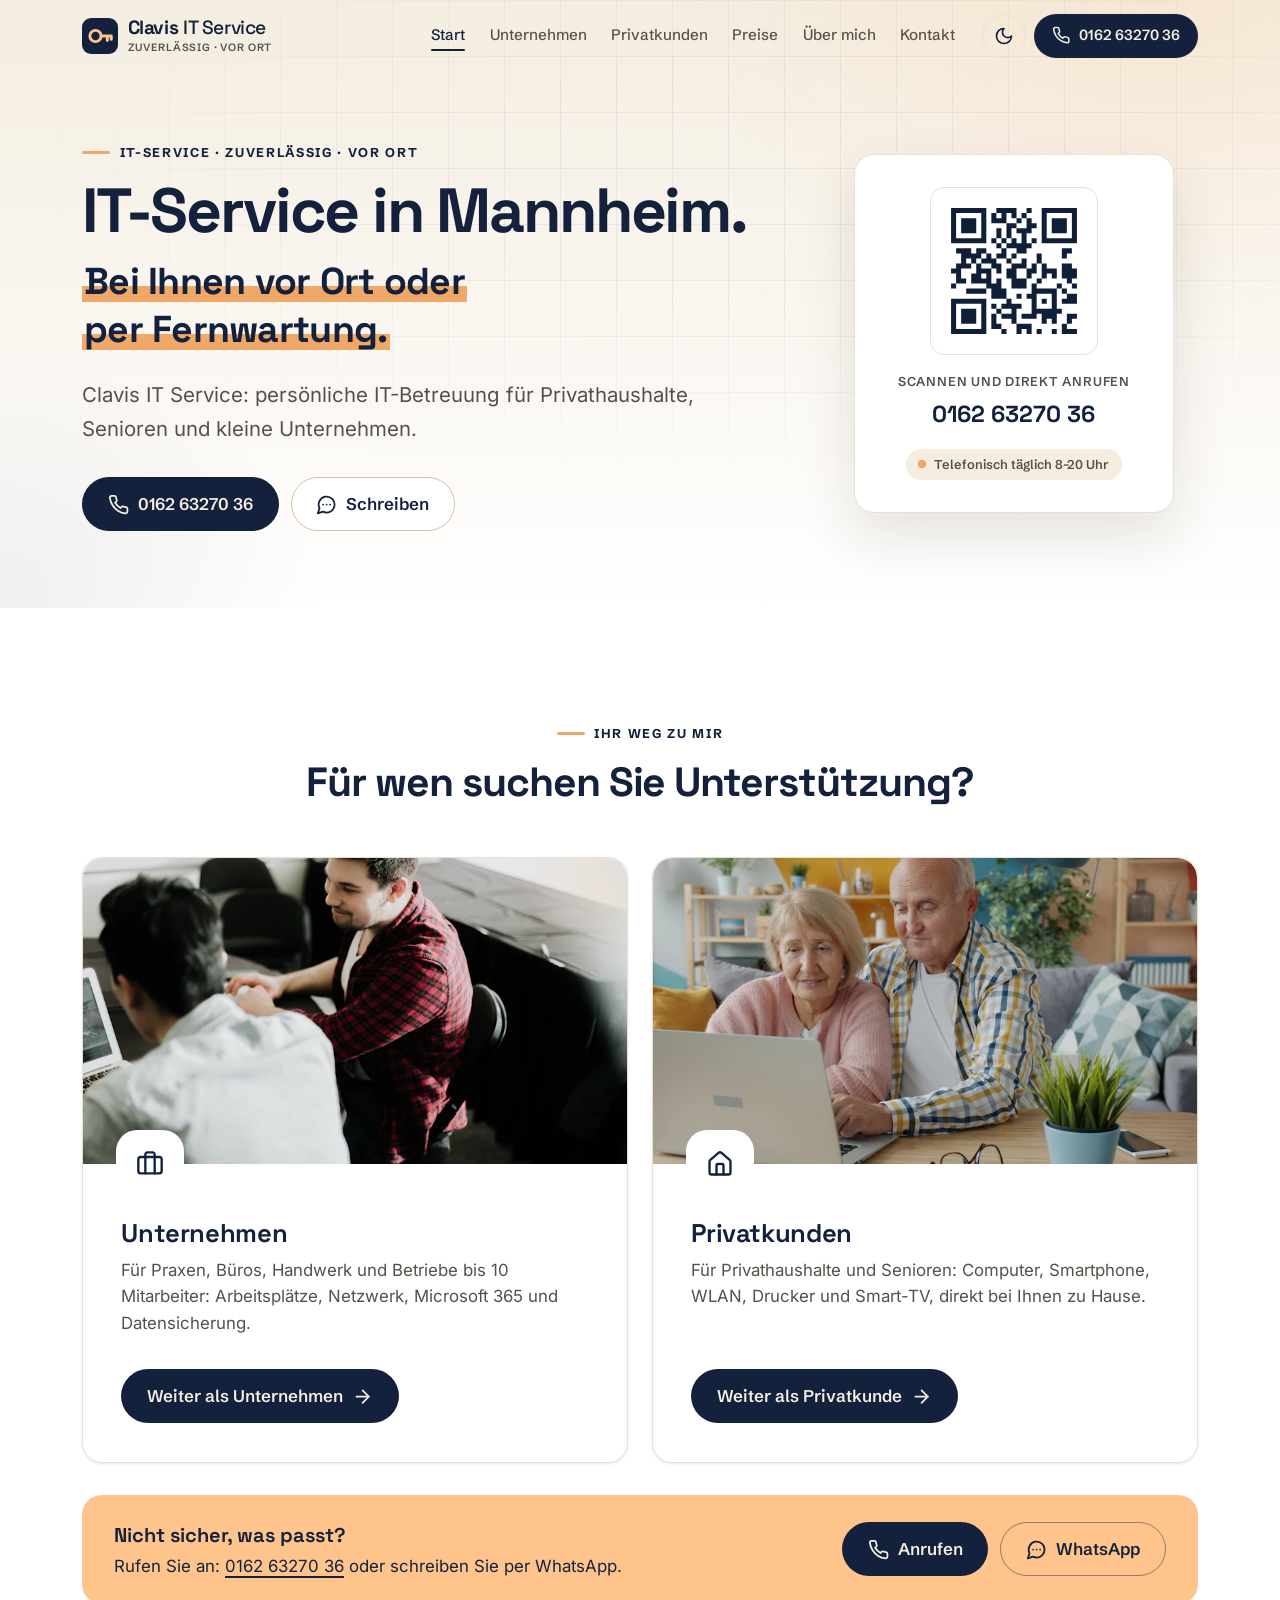
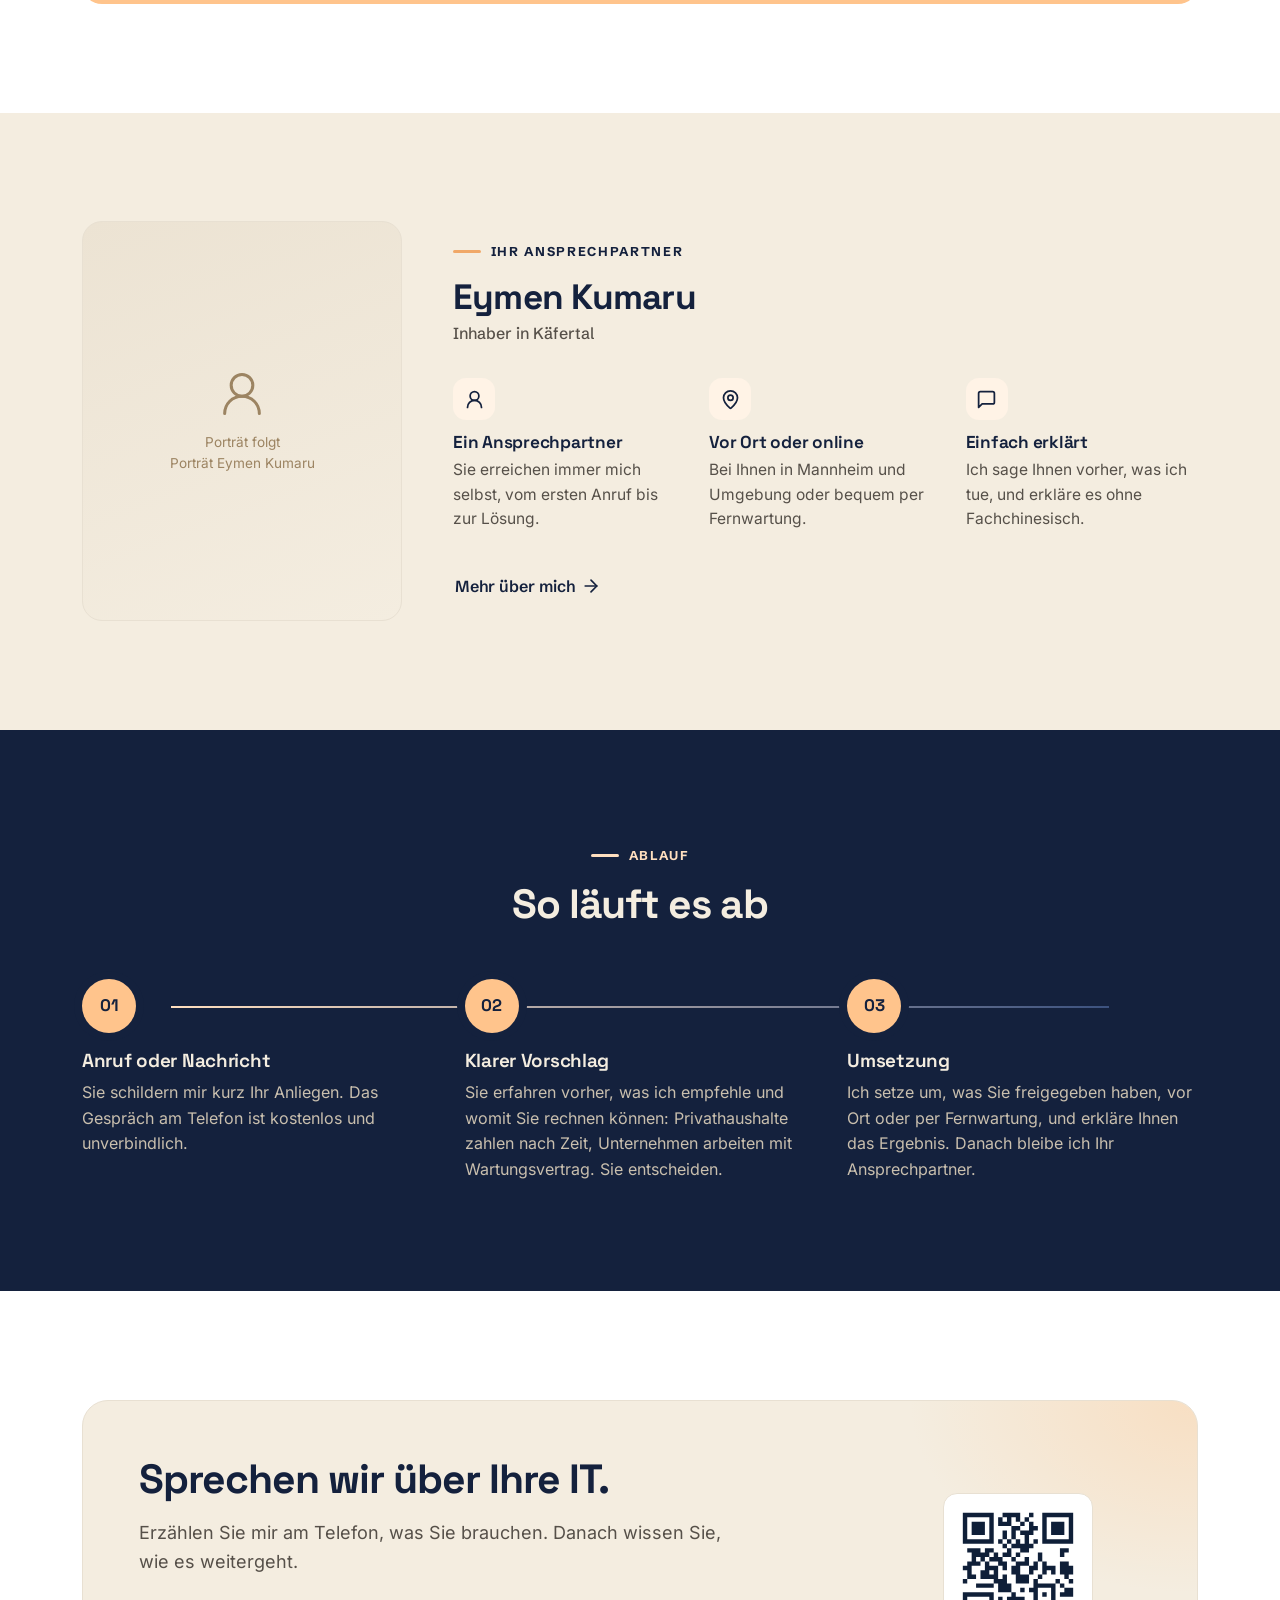
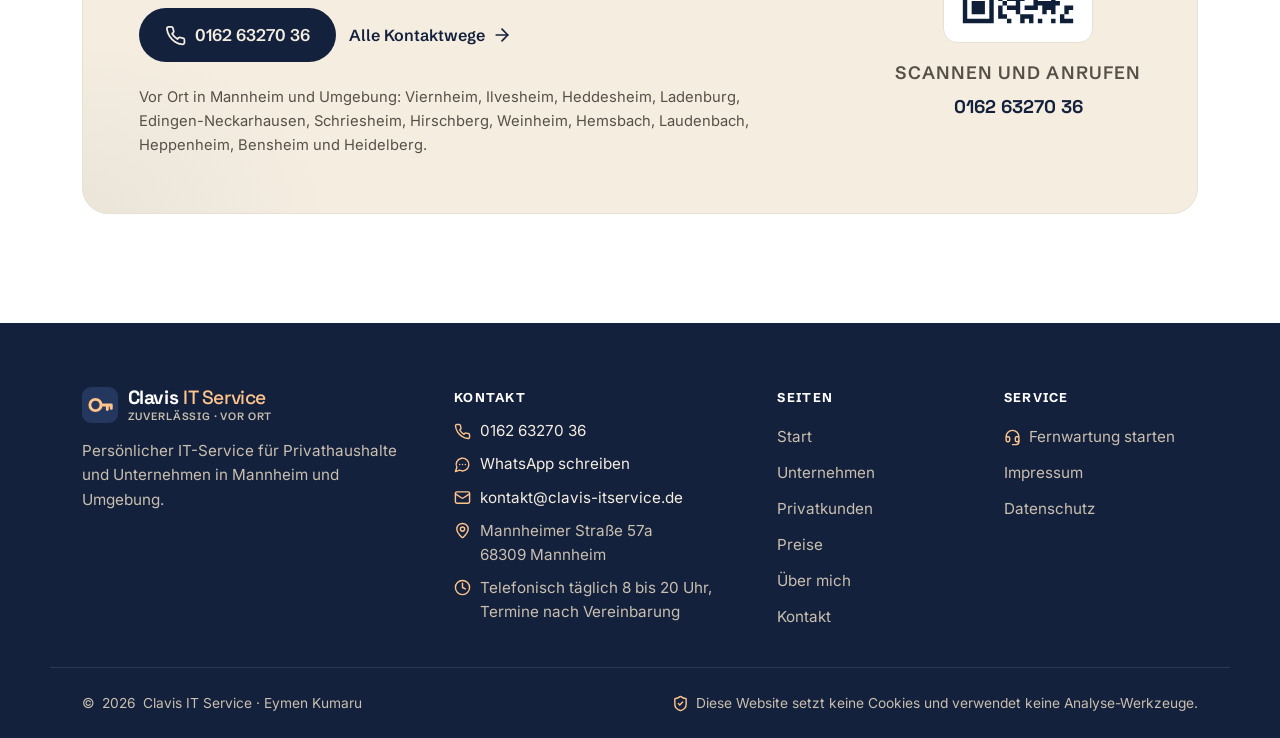
==== commit a5fef587: "Farben auf allen Unterseiten vereinheitlicht Hinweisbox (Fernwartung) in Aprikose/Navy statt Gelb, S" ====
--- a/index.html
+++ b/index.html
@@ -18,8 +18,8 @@
   <link rel="preload" href="assets/fonts/inter-latin-wght.woff2" as="font" type="font/woff2" crossorigin>
   <link rel="preload" href="assets/fonts/space-grotesk-latin-wght.woff2" as="font" type="font/woff2" crossorigin>
   <script>(function(){try{var t=localStorage.getItem('clavis-theme');if(t==='dark'||t==='light')document.documentElement.setAttribute('data-theme',t);}catch(e){}})();</script>
-  <link rel="stylesheet" href="assets/css/styles.css?v=9">
-  <script src="assets/js/main.js?v=9" defer></script>
+  <link rel="stylesheet" href="assets/css/styles.css?v=10">
+  <script src="assets/js/main.js?v=10" defer></script>
   <script type="application/ld+json">{"@context":"https://schema.org","@type":"LocalBusiness","name":"Clavis IT Service","description":"Persönlicher IT-Service für Privathaushalte, Senioren und kleine Unternehmen in Mannheim und Umgebung.","url":"https://clavis-itservice.de/","telephone":"+49 162 6327036","email":"kontakt@clavis-itservice.de","founder":{"@type":"Person","name":"Eymen Kumaru"},"address":{"@type":"PostalAddress","streetAddress":"Mannheimer Straße 57a","postalCode":"68309","addressLocality":"Mannheim","addressCountry":"DE"},"openingHours":"Mo-Su 08:00-20:00","areaServed":["Mannheim","Viernheim","Ilvesheim","Heddesheim","Ladenburg","Edingen-Neckarhausen","Schriesheim","Hirschberg","Weinheim","Hemsbach","Laudenbach","Heppenheim","Bensheim","Heidelberg"]}</script>
 </head>
 <body>
--- a/assets/css/styles.css
+++ b/assets/css/styles.css
@@ -70,11 +70,11 @@
   --media-a: var(--sand-100);
   --media-b: var(--cream);
   --footer-bg: var(--navy);
-  --warn-bg: #fdf4e1;
-  --warn-border: #ead3a0;
-  --warn-text: #5e410b;
-  --warn-icon: #a16207;
-  --ok: #15803d;
+  --warn-bg: var(--peach-soft);   /* Hinweise in der Markenpalette statt Gelb */
+  --warn-border: var(--coral);
+  --warn-text: var(--navy);
+  --warn-icon: var(--navy);
+  --ok: var(--accent-deco);       /* Status-Punkt in Aprikose statt Grün */
   --shadow-sm: 0 1px 2px rgba(60, 45, 25, .05), 0 1px 3px rgba(60, 45, 25, .06);
   --shadow-md: 0 4px 12px rgba(60, 45, 25, .05), 0 12px 32px rgba(60, 45, 25, .08);
   --shadow-lg: 0 24px 56px rgba(60, 45, 25, .12);
@@ -121,8 +121,8 @@
   --header-bg: rgba(20, 33, 61, .86);
   --hero-a: #1a2a4a; --hero-b: var(--navy); --glow: rgba(255, 196, 140, .12); --grid-line: rgba(255, 255, 255, .04);
   --media-a: #22365e; --media-b: #1c2d50; --footer-bg: var(--navy-950);
-  --warn-bg: rgba(234, 179, 8, .08); --warn-border: rgba(234, 179, 8, .32); --warn-text: #f3dc9f; --warn-icon: #facc15;
-  --ok: #4ade80;
+  --warn-bg: rgba(255, 196, 140, .08); --warn-border: rgba(255, 196, 140, .4); --warn-text: var(--cream); --warn-icon: var(--coral);
+  --ok: var(--coral);
   --shadow-sm: 0 1px 2px rgba(0, 0, 0, .3); --shadow-md: 0 8px 24px rgba(0, 0, 0, .3); --shadow-lg: 0 24px 56px rgba(0, 0, 0, .45);
 }
 @media (prefers-color-scheme: dark) {
@@ -135,8 +135,8 @@
     --header-bg: rgba(20, 33, 61, .86);
     --hero-a: #1a2a4a; --hero-b: var(--navy); --glow: rgba(255, 196, 140, .12); --grid-line: rgba(255, 255, 255, .04);
     --media-a: #22365e; --media-b: #1c2d50; --footer-bg: var(--navy-950);
-    --warn-bg: rgba(234, 179, 8, .08); --warn-border: rgba(234, 179, 8, .32); --warn-text: #f3dc9f; --warn-icon: #facc15;
-    --ok: #4ade80;
+    --warn-bg: rgba(255, 196, 140, .08); --warn-border: rgba(255, 196, 140, .4); --warn-text: var(--cream); --warn-icon: var(--coral);
+    --ok: var(--coral);
     --shadow-sm: 0 1px 2px rgba(0, 0, 0, .3); --shadow-md: 0 8px 24px rgba(0, 0, 0, .3); --shadow-lg: 0 24px 56px rgba(0, 0, 0, .45);
   }
 }
